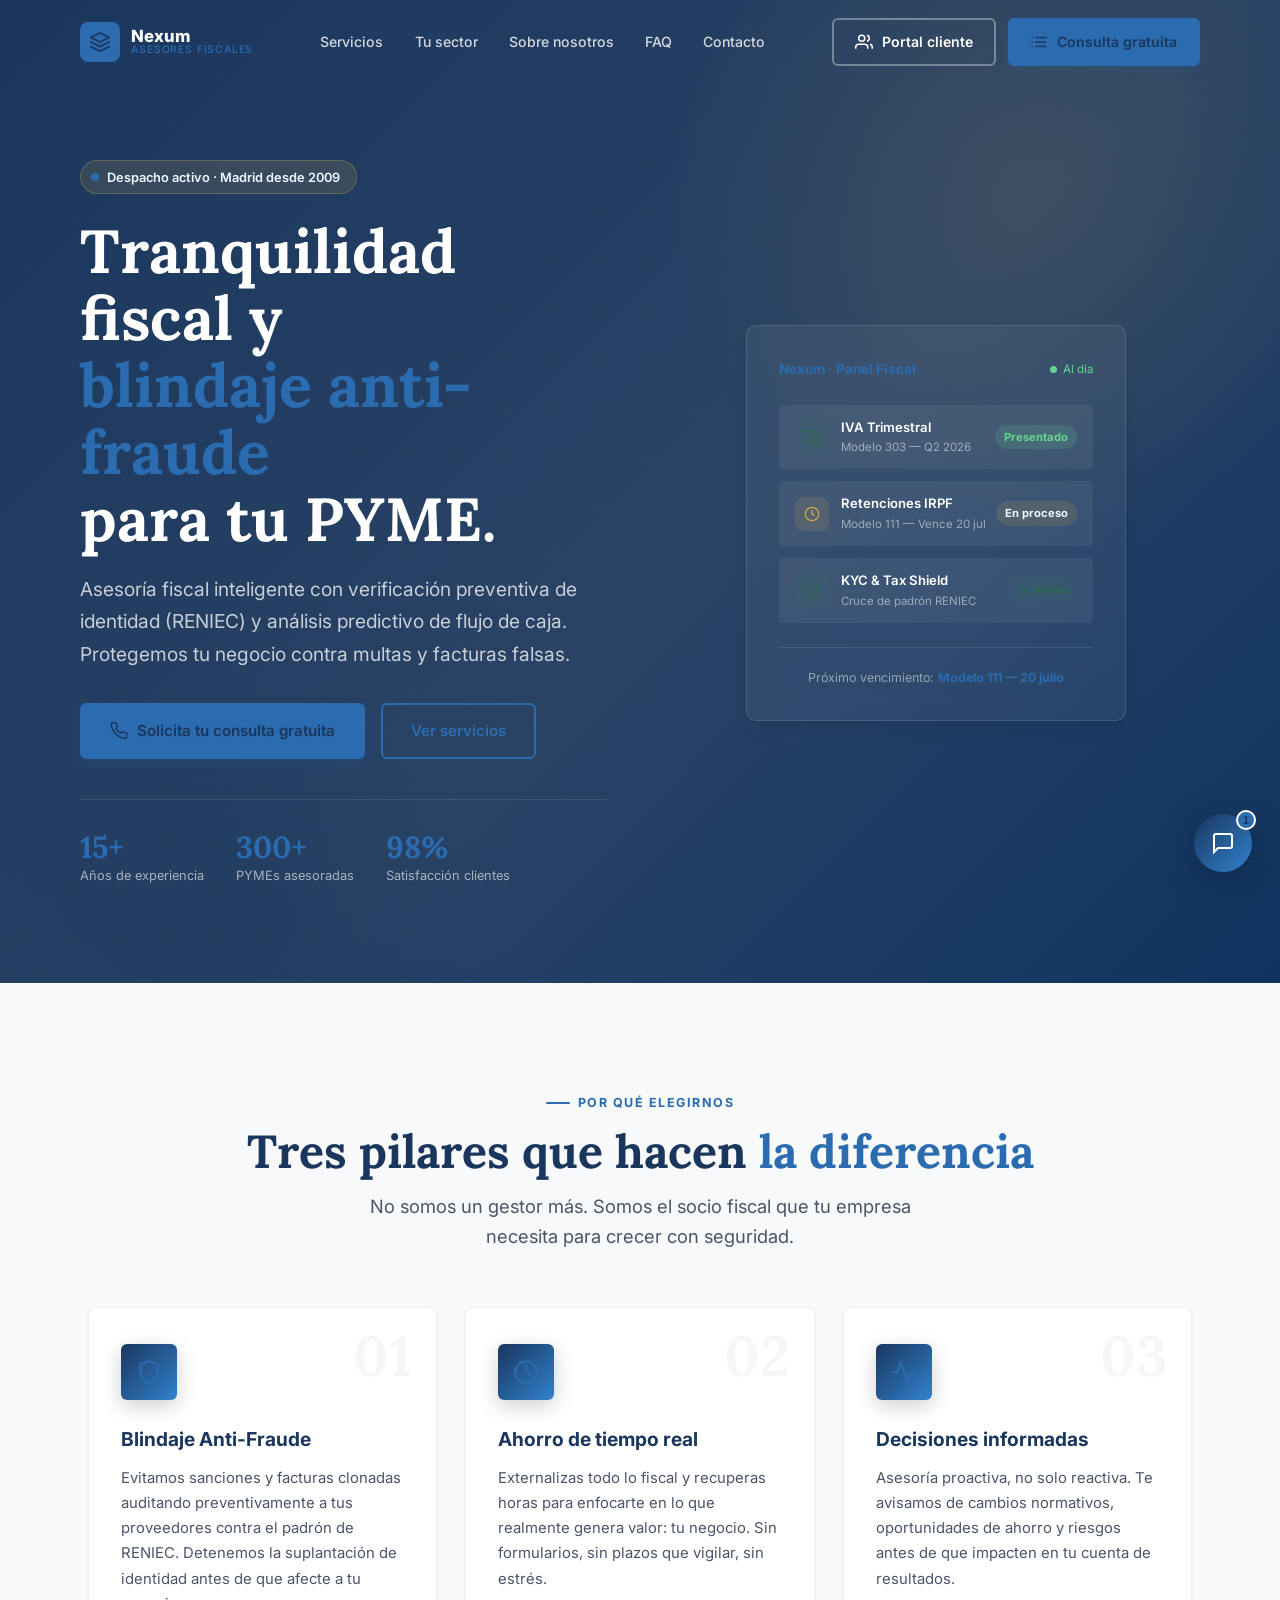
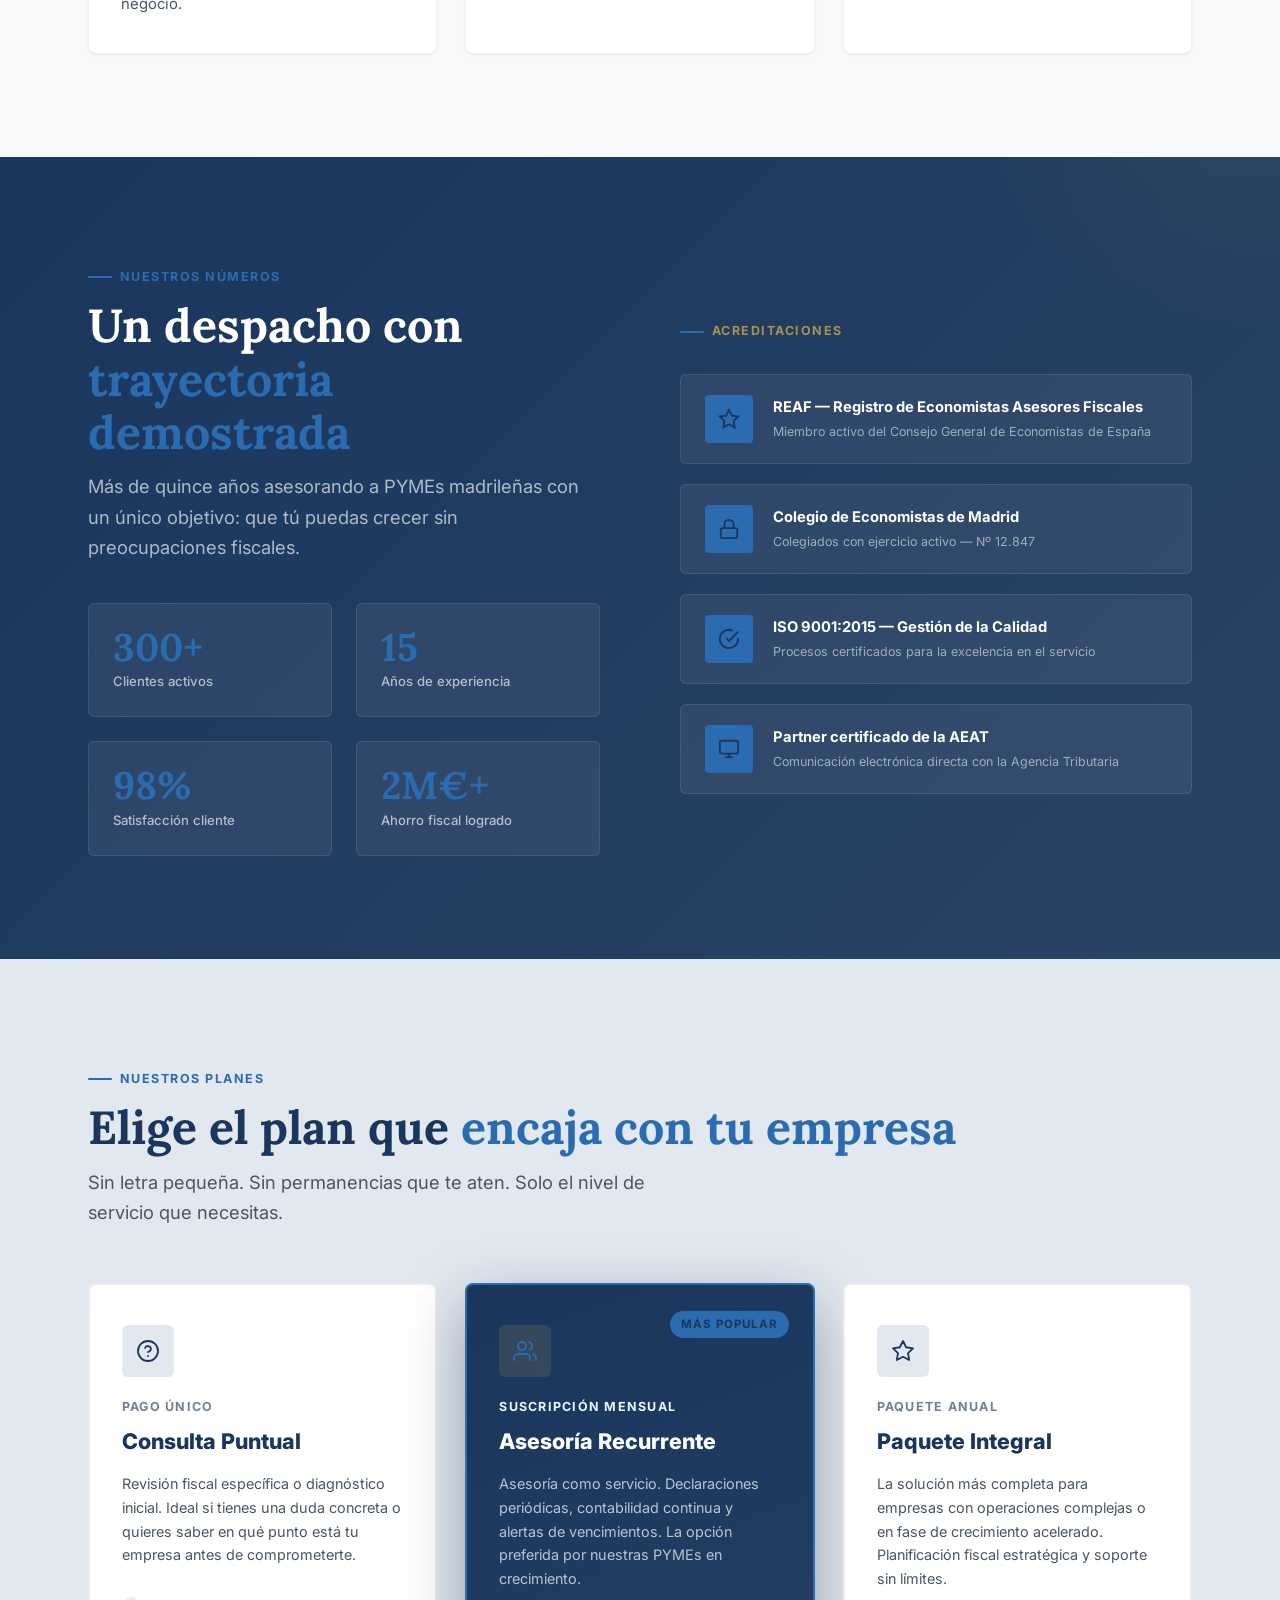
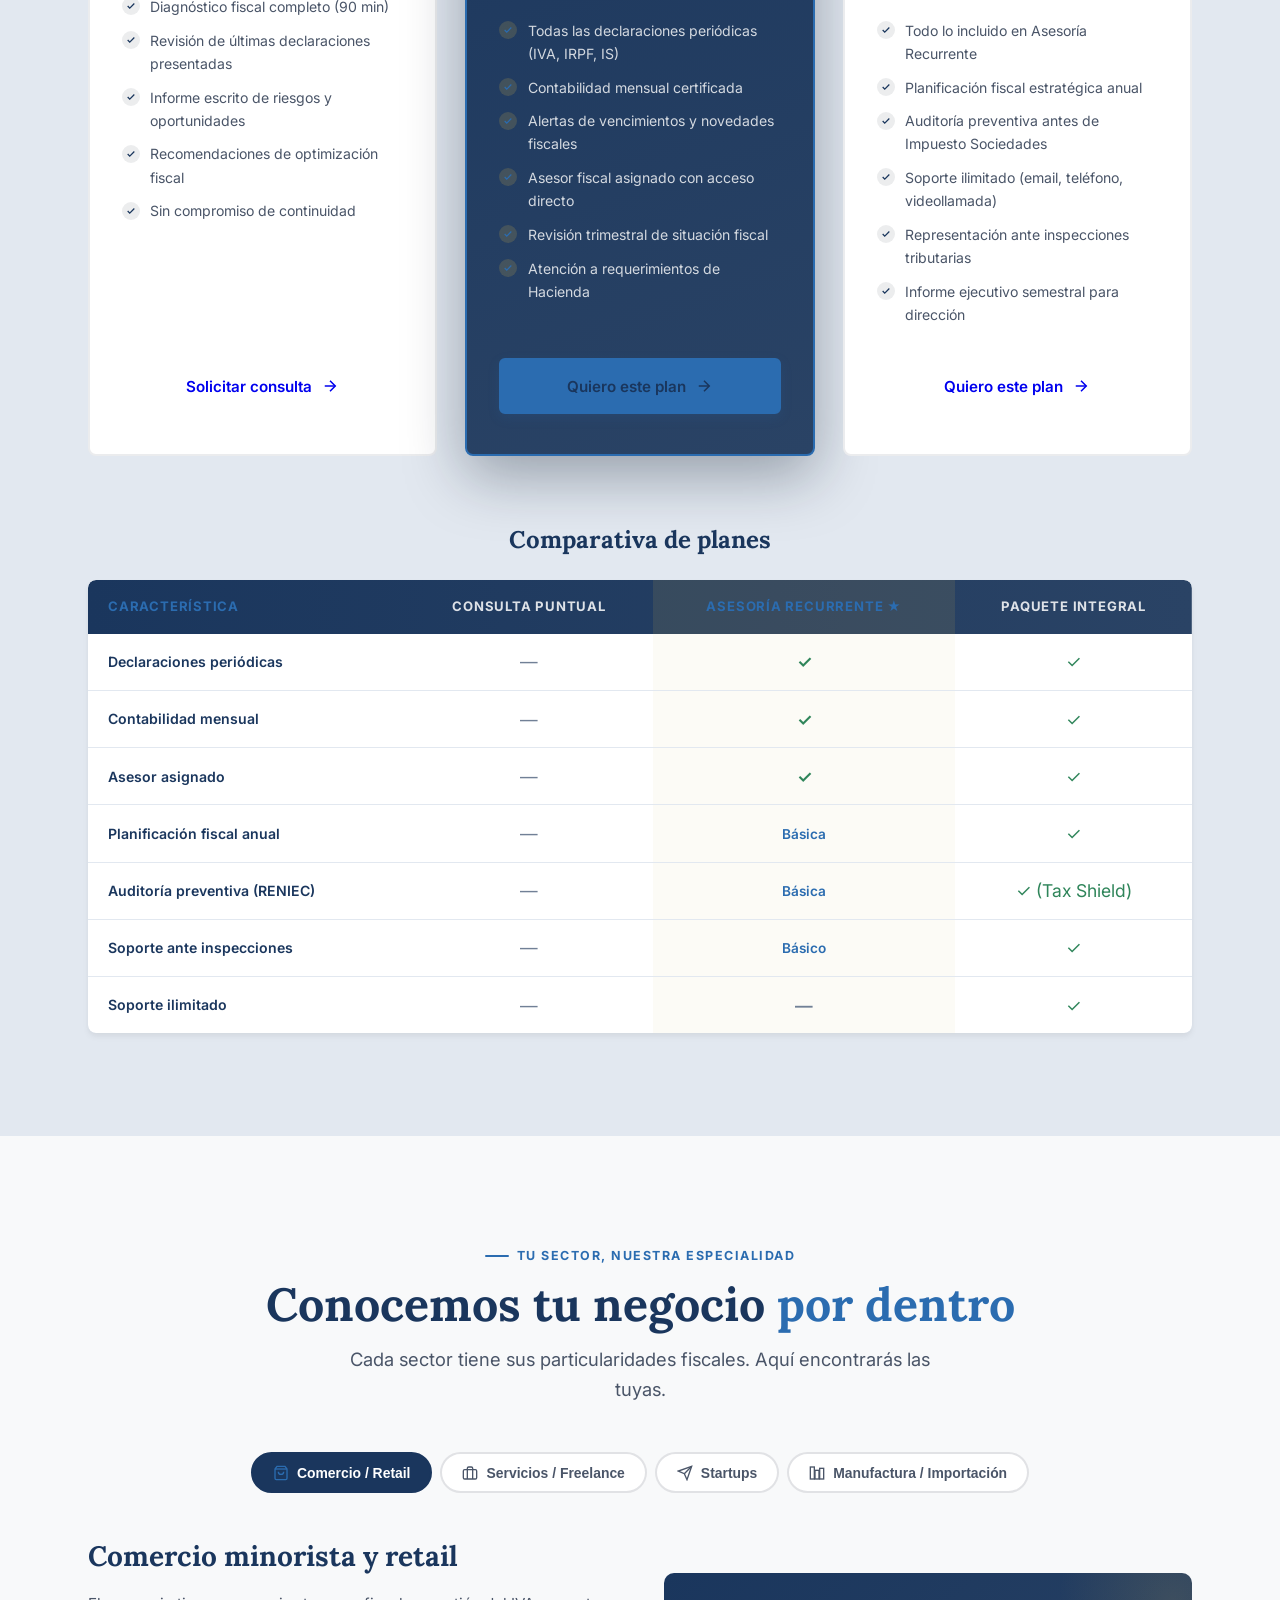
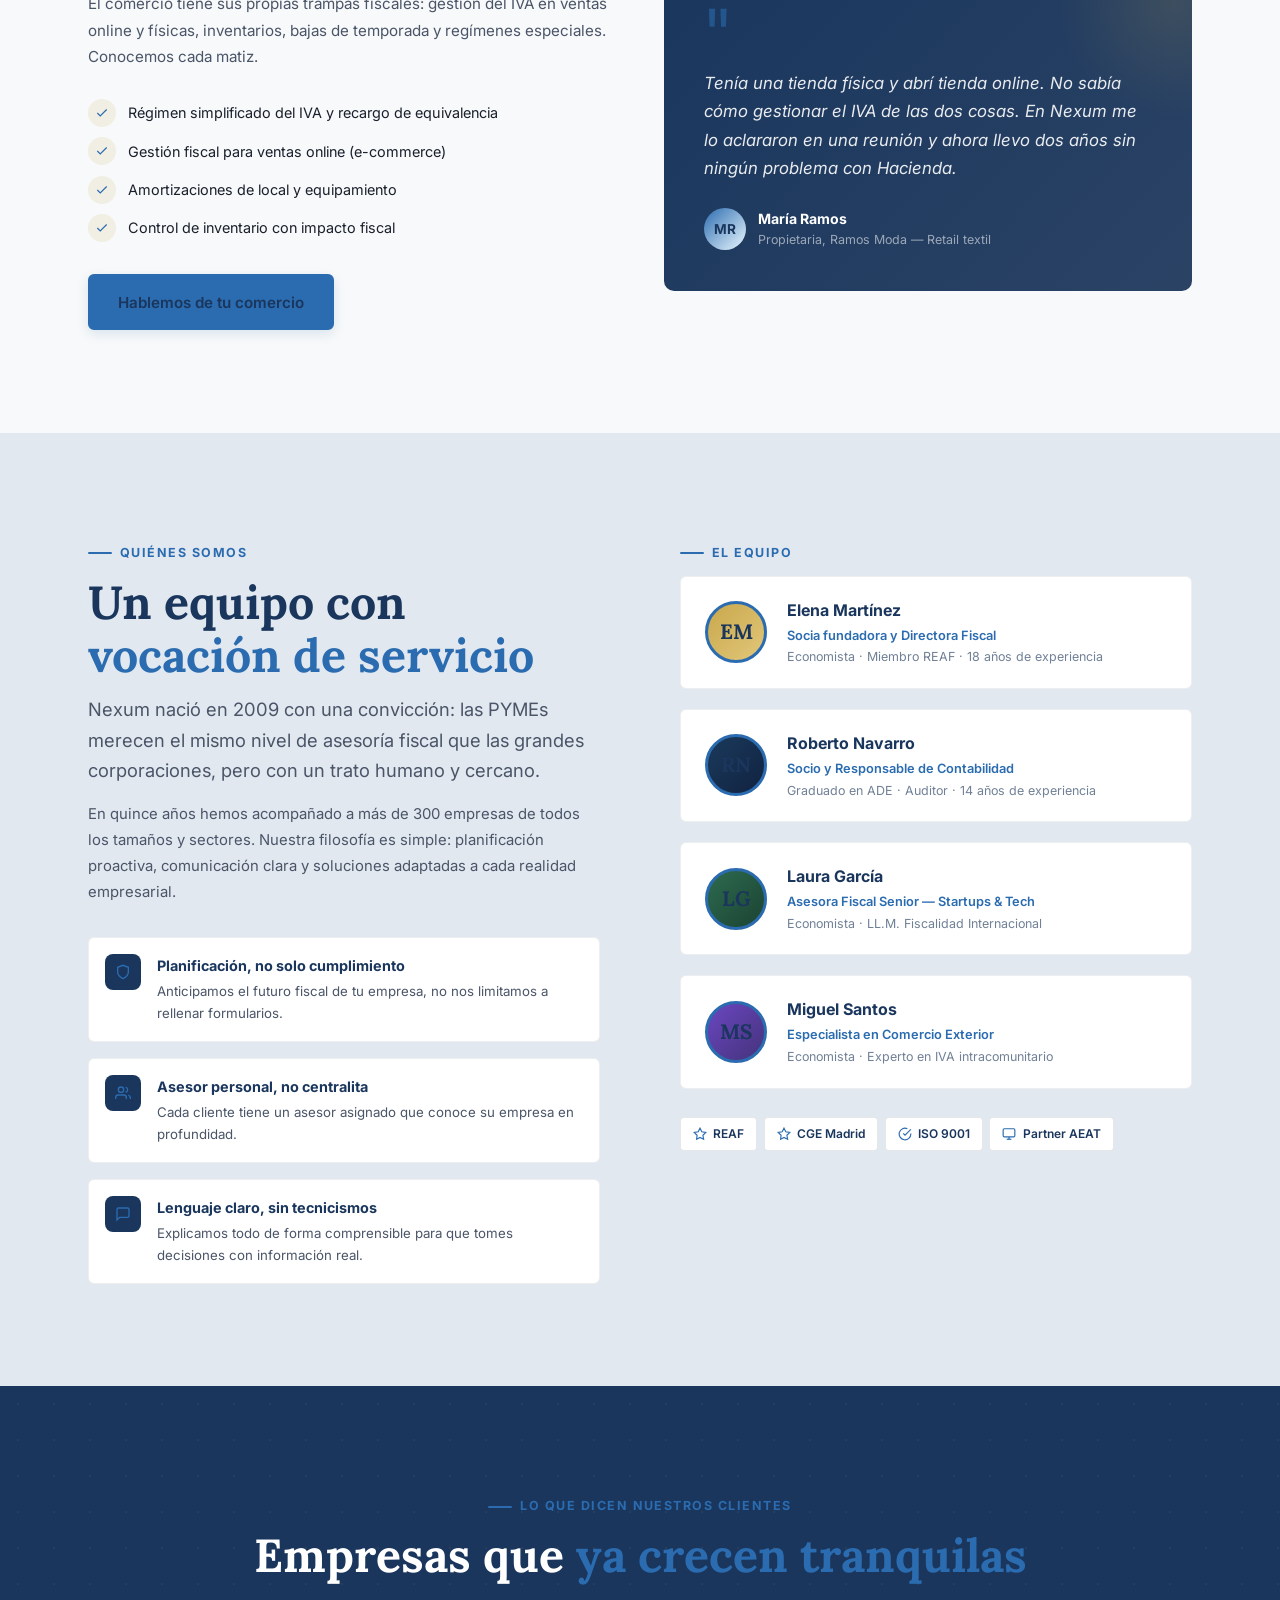
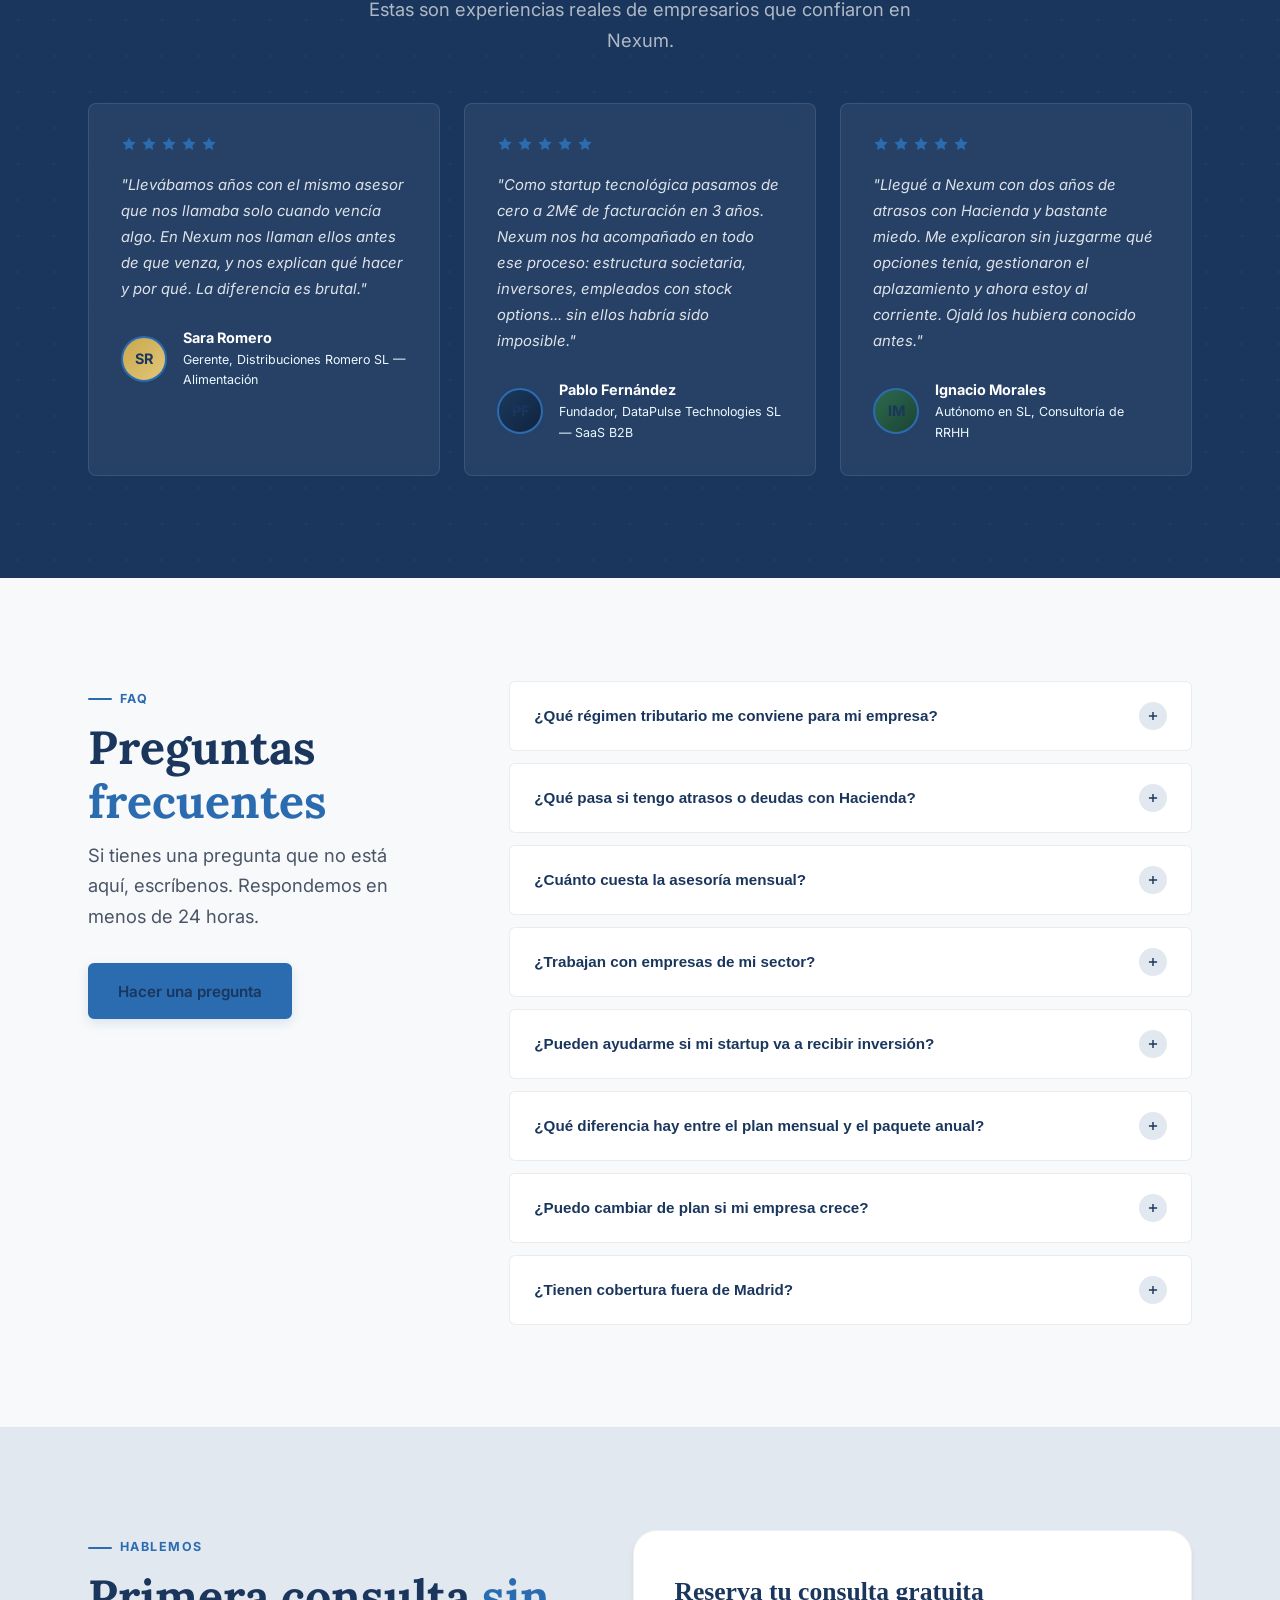
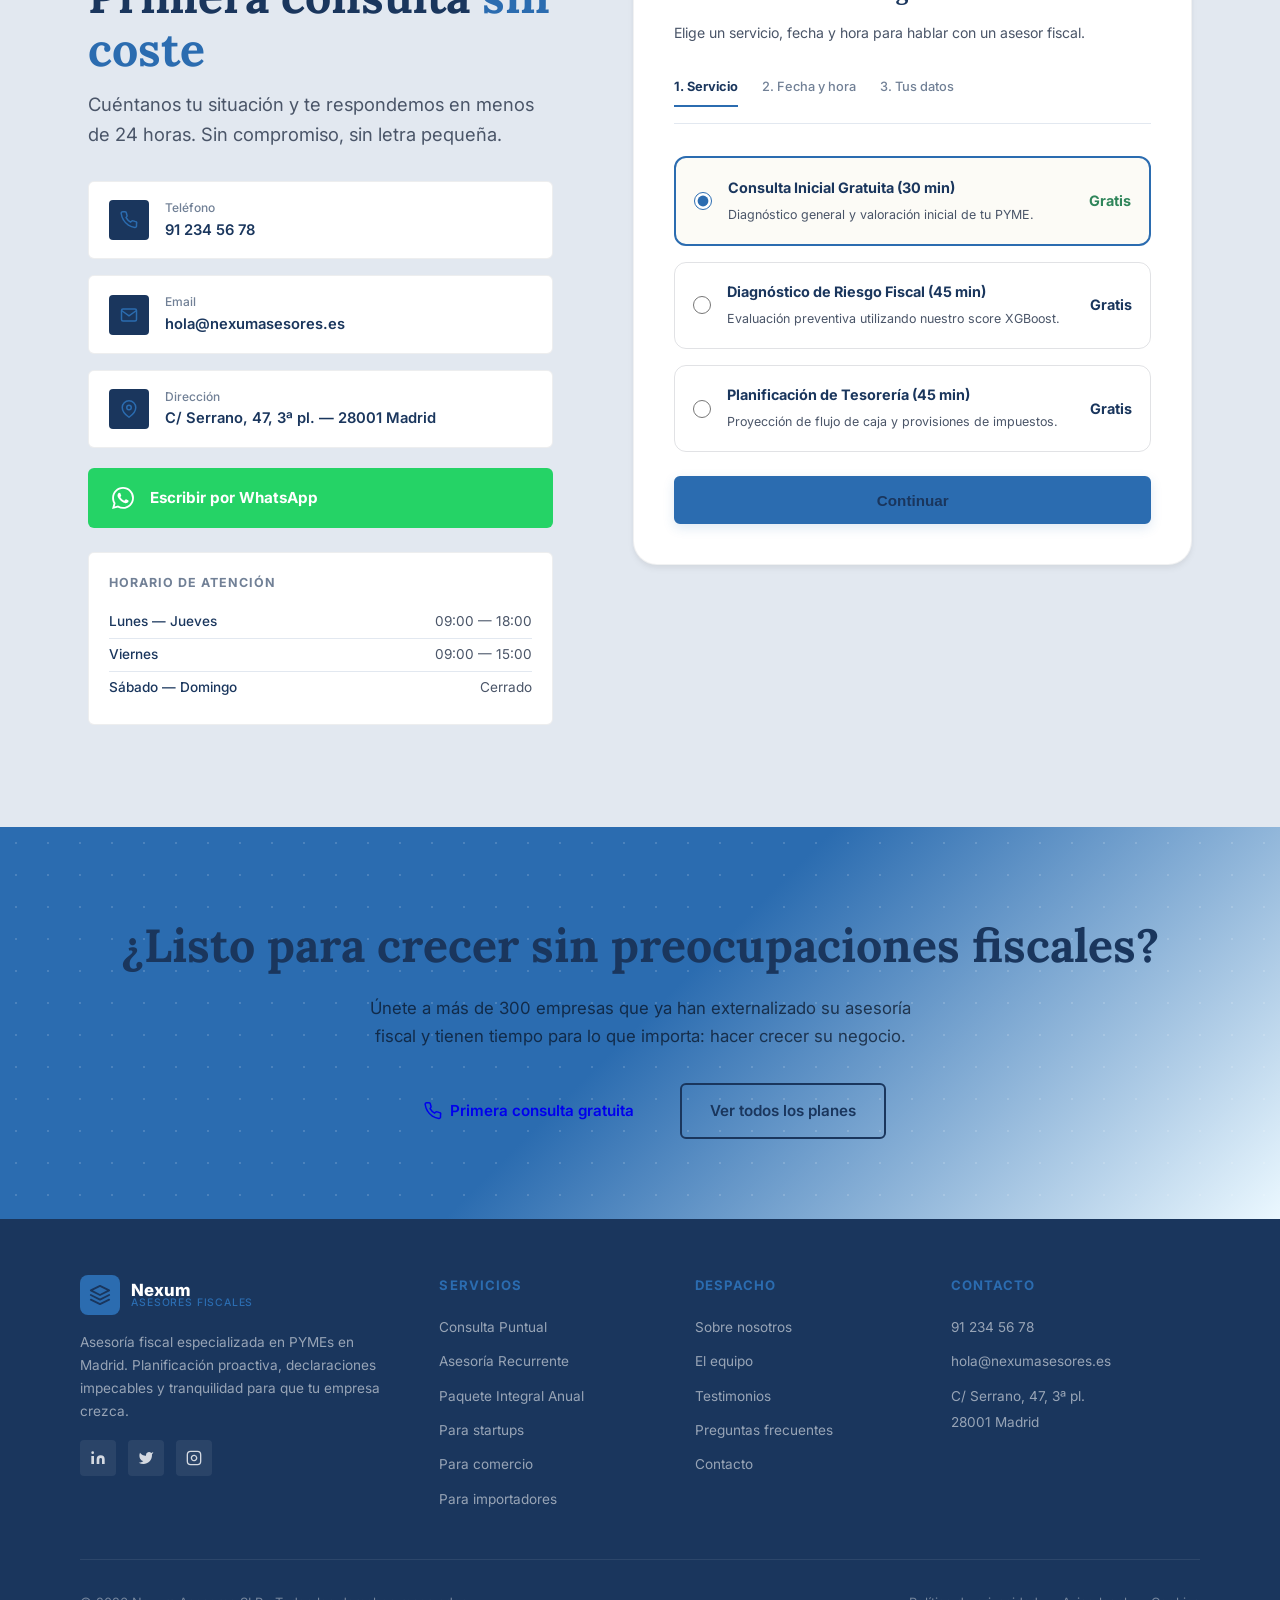
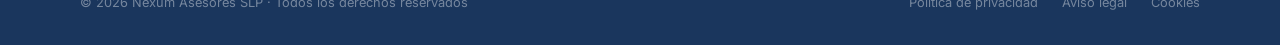
==== nexum-asesores/index.html @ de130158 "feat: implement nexum-asesores web portal and apply corporate light mode styling" ====
<!DOCTYPE html>
<html lang="es">
<head>
  <meta charset="UTF-8" />
  <meta name="viewport" content="width=device-width, initial-scale=1.0" />

  <!-- SEO -->
  <title>Nexum Asesores — Asesoría Fiscal y KYC Tax Shield para PYMEs | Tranquilidad tributaria y anti-fraude</title>
  <meta name="description" content="Despacho de asesoría fiscal especializado en PYMEs. Reducimos tu riesgo fiscal y de fraude mediante auditoría de identidad preventiva con RENIEC y Machine Learning." />
  <meta name="keywords" content="asesoría fiscal pymes, blindaje anti-fraude fiscal, auditoria preventiva reniec, kyc fiscal empresas, score riesgo fiscal, planificacion fiscal" />
  <meta name="robots" content="index, follow" />
  <link rel="canonical" href="https://www.nexumasesores.es/" />

  <!-- Open Graph -->
  <meta property="og:type" content="website" />
  <meta property="og:url" content="https://www.nexumasesores.es/" />
  <meta property="og:title" content="Nexum Asesores — Tranquilidad fiscal para que tu pyme crezca sin sobresaltos" />
  <meta property="og:description" content="Asesoría fiscal integral para PYMEs en Madrid. Declaraciones, planificación fiscal, auditoría preventiva y soporte continuo." />
  <meta property="og:image" content="https://www.nexumasesores.es/og-image.jpg" />

  <!-- Styles -->
  <link rel="stylesheet" href="styles.css" />

  <!-- Schema: LocalBusiness -->
  <script type="application/ld+json">
  {
    "@context": "https://schema.org",
    "@type": "LocalBusiness",
    "name": "Nexum Asesores",
    "description": "Despacho de asesoría fiscal especializado en PYMEs en Madrid.",
    "url": "https://www.nexumasesores.es",
    "telephone": "+34 91 234 56 78",
    "email": "hola@nexumasesores.es",
    "address": {
      "@type": "PostalAddress",
      "streetAddress": "Calle Serrano, 47, Planta 3",
      "addressLocality": "Madrid",
      "postalCode": "28001",
      "addressCountry": "ES"
    },
    "geo": {
      "@type": "GeoCoordinates",
      "latitude": 40.4168,
      "longitude": -3.7038
    },
    "openingHoursSpecification": [
      {
        "@type": "OpeningHoursSpecification",
        "dayOfWeek": ["Monday","Tuesday","Wednesday","Thursday","Friday"],
        "opens": "09:00",
        "closes": "18:00"
      }
    ],
    "priceRange": "€€",
    "areaServed": "Madrid",
    "hasOfferCatalog": {
      "@type": "OfferCatalog",
      "name": "Servicios de Asesoría Fiscal",
      "itemListElement": [
        {"@type":"Offer","name":"Consulta Puntual","description":"Revisión fiscal específica y diagnóstico inicial."},
        {"@type":"Offer","name":"Asesoría Recurrente","description":"Declaraciones periódicas y contabilidad continua."},
        {"@type":"Offer","name":"Paquete Integral Anual","description":"Planificación fiscal, auditoría preventiva y soporte ilimitado."}
      ]
    }
  }
  </script>

  <!-- Schema: FAQPage -->
  <script type="application/ld+json">
  {
    "@context": "https://schema.org",
    "@type": "FAQPage",
    "mainEntity": [
      {
        "@type": "Question",
        "name": "¿Qué régimen tributario me conviene para mi empresa?",
        "acceptedAnswer": { "@type": "Answer", "text": "Depende de tu volumen de facturación, tipo de actividad y previsión de crecimiento. En Nexum hacemos un diagnóstico gratuito inicial donde analizamos tu situación real antes de recomendar cualquier régimen. No hay una respuesta universal; hay una respuesta para tu empresa." }
      },
      {
        "@type": "Question",
        "name": "¿Qué pasa si tengo atrasos o deudas con Hacienda?",
        "acceptedAnswer": { "@type": "Answer", "text": "No es el fin del mundo. Existen vías de regularización voluntaria, aplazamientos y fraccionamientos que pueden reducir sanciones e intereses. Cuanto antes actúes, más opciones tienes. En nuestra primera consulta evaluamos tu situación sin juicios." }
      },
      {
        "@type": "Question",
        "name": "¿Cuánto cuesta la asesoría mensual?",
        "acceptedAnswer": { "@type": "Answer", "text": "Nuestros planes recurrentes parten desde 149 €/mes para autónomos con estructura societaria, y desde 249 €/mes para PYMEs. El precio exacto depende del volumen de operaciones y servicios requeridos. Primera consulta gratuita para valorar tu caso." }
      },
      {
        "@type": "Question",
        "name": "¿Trabajan con empresas de mi sector?",
        "acceptedAnswer": { "@type": "Answer", "text": "Sí. Tenemos experiencia con comercio minorista, servicios profesionales, startups tecnológicas y empresas de manufactura e importación. Cada sector tiene sus particularidades fiscales y las conocemos en profundidad." }
      },
      {
        "@type": "Question",
        "name": "¿Pueden ayudarme si mi empresa es una startup con inversión?",
        "acceptedAnswer": { "@type": "Answer", "text": "Absolutamente. Tenemos experiencia con sociedades en rondas de financiación, stock options para empleados, deducciones por I+D+i y estructuración fiscal para la expansión internacional. Es uno de nuestros sectores de mayor especialización." }
      },
      {
        "@type": "Question",
        "name": "¿Qué diferencia hay entre el paquete mensual y el anual?",
        "acceptedAnswer": { "@type": "Answer", "text": "La asesoría mensual cubre declaraciones periódicas, contabilidad y alertas de vencimientos. El paquete anual añade planificación fiscal proactiva, auditoría preventiva y soporte ilimitado. Para empresas con más de 500.000 € de facturación, el paquete anual suele amortizarse en el primer trimestre." }
      },
      {
        "@type": "Question",
        "name": "¿Puedo cambiar de plan si mi empresa crece?",
        "acceptedAnswer": { "@type": "Answer", "text": "Sí, y es algo que ocurre con frecuencia. Nuestros planes son flexibles: puedes escalar tu servicio en cualquier momento sin penalizaciones. Revisamos juntos tus necesidades cada 6 meses." }
      },
      {
        "@type": "Question",
        "name": "¿Tienen cobertura fuera de Madrid?",
        "acceptedAnswer": { "@type": "Answer", "text": "Trabajamos principalmente con empresas en Madrid y alrededores, aunque el 40% de nuestros clientes opten por atención 100% digital. Si tu empresa está en otra comunidad, contáctanos y estudiamos tu caso sin compromiso." }
      }
    ]
  }
  </script>
</head>
<body>

<!-- ════════════════════════════════════════════
     NAVBAR
════════════════════════════════════════════ -->
<header>
  <nav id="navbar" aria-label="Navegación principal">
    <div class="container nav-inner">
      <!-- Logo -->
      <a href="#inicio" class="nav-logo" aria-label="Nexum Asesores — Inicio">
        <div class="nav-logo-icon" aria-hidden="true">
          <svg viewBox="0 0 24 24" fill="none" stroke="currentColor" stroke-width="2" stroke-linecap="round" stroke-linejoin="round">
            <path d="M12 2L2 7l10 5 10-5-10-5z"/><path d="M2 17l10 5 10-5"/><path d="M2 12l10 5 10-5"/>
          </svg>
        </div>
        <div class="nav-logo-text">
          <span class="nav-logo-name">Nexum</span>
          <span class="nav-logo-sub">Asesores Fiscales</span>
        </div>
      </a>

      <!-- Links desktop -->
      <ul class="nav-links" role="list">
        <li><a href="#servicios">Servicios</a></li>
        <li><a href="#segmentos">Tu sector</a></li>
        <li><a href="#nosotros">Sobre nosotros</a></li>
        <li><a href="#faq">FAQ</a></li>
        <li><a href="#contacto">Contacto</a></li>
      </ul>

      <!-- CTA desktop -->
      <div class="nav-cta">
        <a href="portal.html" class="btn btn-secondary" style="margin-right:.5rem">
          <svg viewBox="0 0 24 24" fill="none" stroke="currentColor" stroke-width="2" aria-hidden="true"><path d="M17 21v-2a4 4 0 0 0-4-4H5a4 4 0 0 0-4 4v2"/><circle cx="9" cy="7" r="4"/><path d="M23 21v-2a4 4 0 0 0-3-3.87"/><path d="M16 3.13a4 4 0 0 1 0 7.75"/></svg>
          Portal cliente
        </a>
        <a href="#contacto" class="btn btn-primary">
          <svg viewBox="0 0 24 24" fill="none" stroke="currentColor" stroke-width="2" stroke-linecap="round" stroke-linejoin="round" aria-hidden="true"><path d="M8 6h13"/><path d="M8 12h13"/><path d="M8 18h13"/><path d="M3 6h.01"/><path d="M3 12h.01"/><path d="M3 18h.01"/></svg>
          Consulta gratuita
        </a>
      </div>

      <!-- Hamburguesa -->
      <button class="nav-toggle" id="navToggle" aria-label="Abrir menú" aria-expanded="false" aria-controls="mobileNav">
        <div class="hamburger" aria-hidden="true">
          <span></span><span></span><span></span>
        </div>
      </button>
    </div>
  </nav>
</header>

<!-- Mobile nav overlay -->
<div class="mobile-nav" id="mobileNav" role="dialog" aria-modal="true" aria-label="Menú principal">
  <button class="mobile-nav-close" id="mobileNavClose" aria-label="Cerrar menú">
    <svg viewBox="0 0 24 24" fill="none" stroke="currentColor" stroke-width="2"><line x1="18" y1="6" x2="6" y2="18"/><line x1="6" y1="6" x2="18" y2="18"/></svg>
  </button>
  <ul class="mobile-nav-links" role="list">
    <li><a href="#servicios">Servicios</a></li>
    <li><a href="#segmentos">Tu sector</a></li>
    <li><a href="#nosotros">Sobre nosotros</a></li>
    <li><a href="#faq">Preguntas frecuentes</a></li>
    <li><a href="#contacto">Contacto</a></li>
  </ul>
  <div class="mobile-nav-cta">
    <a href="portal.html" class="btn btn-secondary" style="margin-bottom:.75rem;display:flex;align-items:center;justify-content:center;gap:.5rem">
      <svg viewBox="0 0 24 24" fill="none" stroke="currentColor" stroke-width="2" aria-hidden="true" style="width:16px;height:16px"><path d="M17 21v-2a4 4 0 0 0-4-4H5a4 4 0 0 0-4 4v2"/><circle cx="9" cy="7" r="4"/></svg>
      Portal de cliente
    </a>
    <a href="#contacto" class="btn btn-primary">Primera consulta gratuita</a>
  </div>
</div>


<!-- ════════════════════════════════════════════
     SECCIÓN 1 — HERO
════════════════════════════════════════════ -->
<main id="inicio">
  <section id="hero" aria-labelledby="hero-title">
    <div class="hero-bg-pattern" aria-hidden="true"></div>
    <div class="hero-grid" aria-hidden="true"></div>
    <div class="container">
      <div class="hero-content">
        <!-- Texto izquierda -->
        <div class="hero-text">
          <div class="hero-badge" aria-label="Despacho activo">
            <span class="hero-badge-dot"></span>
            Despacho activo · Madrid desde 2009
          </div>

          <h1 class="hero-title" id="hero-title">
            Tranquilidad fiscal y
            <span class="accent">blindaje anti-fraude</span>
            para tu PYME.
          </h1>

          <p class="hero-pitch">
            Asesoría fiscal inteligente con verificación preventiva de identidad (RENIEC) y análisis predictivo de flujo de caja. Protegemos tu negocio contra multas y facturas falsas.
          </p>

          <div class="hero-actions">
            <a href="#contacto" class="btn btn-primary">
              <svg viewBox="0 0 24 24" fill="none" stroke="currentColor" stroke-width="2" stroke-linecap="round" stroke-linejoin="round" aria-hidden="true"><path d="M22 16.92v3a2 2 0 0 1-2.18 2 19.79 19.79 0 0 1-8.63-3.07A19.5 19.5 0 0 1 4.69 12 19.79 19.79 0 0 1 1.61 3.38 2 2 0 0 1 3.58 1h3a2 2 0 0 1 2 1.72 12.84 12.84 0 0 0 .7 2.81 2 2 0 0 1-.45 2.11L8.09 8.91a16 16 0 0 0 6 6l1.27-1.27a2 2 0 0 1 2.11-.45 12.84 12.84 0 0 0 2.81.7A2 2 0 0 1 22 16.92z"/></svg>
              Solicita tu consulta gratuita
            </a>
            <a href="#servicios" class="btn btn-outline">Ver servicios</a>
          </div>

          <div class="hero-stats" role="list" aria-label="Estadísticas del despacho">
            <div class="hero-stat" role="listitem">
              <span class="hero-stat-num" aria-label="15 años de experiencia">15+</span>
              <span class="hero-stat-label">Años de experiencia</span>
            </div>
            <div class="hero-stat" role="listitem">
              <span class="hero-stat-num" aria-label="más de 300 pymes asesoradas">300+</span>
              <span class="hero-stat-label">PYMEs asesoradas</span>
            </div>
            <div class="hero-stat" role="listitem">
              <span class="hero-stat-num" aria-label="98% de satisfacción">98%</span>
              <span class="hero-stat-label">Satisfacción clientes</span>
            </div>
          </div>
        </div>

        <!-- Tarjeta visual derecha -->
        <div class="hero-visual" aria-hidden="true">
          <div class="hero-card">
            <div class="hero-card-header">
              <span class="hero-card-logo">Nexum · Panel Fiscal</span>
              <span class="hero-card-status">
                <span class="status-dot"></span> Al día
              </span>
            </div>
            <div class="hero-card-items">
              <div class="hero-card-item">
                <div class="hero-item-left">
                  <div class="hero-item-icon" style="background:rgba(45,106,79,.15)">
                    <svg viewBox="0 0 24 24" fill="none" stroke="#2D6A4F" stroke-width="2"><path d="M9 11l3 3L22 4"/><path d="M21 12v7a2 2 0 0 1-2 2H5a2 2 0 0 1-2-2V5a2 2 0 0 1 2-2h11"/></svg>
                  </div>
                  <div>
                    <div class="hero-item-name">IVA Trimestral</div>
                    <div class="hero-item-desc">Modelo 303 — Q2 2026</div>
                  </div>
                </div>
                <span class="hero-item-badge badge-ok">Presentado</span>
              </div>
              <div class="hero-card-item">
                <div class="hero-item-left">
                  <div class="hero-item-icon" style="background:rgba(201,168,76,.15)">
                    <svg viewBox="0 0 24 24" fill="none" stroke="#C9A84C" stroke-width="2"><circle cx="12" cy="12" r="10"/><polyline points="12 6 12 12 16 14"/></svg>
                  </div>
                  <div>
                    <div class="hero-item-name">Retenciones IRPF</div>
                    <div class="hero-item-desc">Modelo 111 — Vence 20 jul</div>
                  </div>
                </div>
                <span class="hero-item-badge badge-alert">En proceso</span>
              </div>
              <div class="hero-card-item">
                <div class="hero-item-left">
                  <div class="hero-item-icon" style="background:rgba(45,106,79,.15)">
                    <svg viewBox="0 0 24 24" fill="none" stroke="#2D6A4F" stroke-width="2"><path d="M12 22s8-4 8-10V5l-8-3-8 3v7c0 6 8 10 8 10z"/></svg>
                  </div>
                  <div>
                    <div class="hero-item-name">KYC & Tax Shield</div>
                    <div class="hero-item-desc">Cruce de padrón RENIEC</div>
                  </div>
                </div>
                <span class="hero-item-badge badge-ok" style="background:rgba(45,106,79,.15);color:#2D6A4F">✓ Activo</span>
              </div>
            </div>
            <div class="hero-card-footer">
              <p>Próximo vencimiento: <strong>Modelo 111 — 20 julio</strong></p>
            </div>
          </div>
        </div>
      </div>
    </div>
  </section>


  <!-- ════════════════════════════════════════════
       SECCIÓN 2 — PILARES DE VALOR
  ════════════════════════════════════════════ -->
  <section id="pilares" aria-labelledby="pilares-title">
    <div class="container">
      <div class="pilares-intro reveal">
        <div class="section-label">Por qué elegirnos</div>
        <h2 class="section-title" id="pilares-title">Tres pilares que hacen <span>la diferencia</span></h2>
        <p class="section-subtitle">No somos un gestor más. Somos el socio fiscal que tu empresa necesita para crecer con seguridad.</p>
      </div>

      <div class="pilares-grid">
        <!-- Pilar 1 -->
        <article class="pilar-card reveal reveal-delay-1">
          <span class="pilar-num" aria-hidden="true">01</span>
          <div class="pilar-icon-wrap" aria-hidden="true">
            <svg viewBox="0 0 24 24" fill="none" stroke="currentColor" stroke-width="1.8" stroke-linecap="round" stroke-linejoin="round">
              <path d="M12 22s8-4 8-10V5l-8-3-8 3v7c0 6 8 10 8 10z"/>
            </svg>
          </div>
          <h3 class="pilar-title">Blindaje Anti-Fraude</h3>
          <p class="pilar-desc">Evitamos sanciones y facturas clonadas auditando preventivamente a tus proveedores contra el padrón de RENIEC. Detenemos la suplantación de identidad antes de que afecte a tu negocio.</p>
        </article>

        <!-- Pilar 2 -->
        <article class="pilar-card reveal reveal-delay-2">
          <span class="pilar-num" aria-hidden="true">02</span>
          <div class="pilar-icon-wrap" aria-hidden="true">
            <svg viewBox="0 0 24 24" fill="none" stroke="currentColor" stroke-width="1.8" stroke-linecap="round" stroke-linejoin="round">
              <circle cx="12" cy="12" r="10"/><polyline points="12 6 12 12 16 14"/>
            </svg>
          </div>
          <h3 class="pilar-title">Ahorro de tiempo real</h3>
          <p class="pilar-desc">Externalizas todo lo fiscal y recuperas horas para enfocarte en lo que realmente genera valor: tu negocio. Sin formularios, sin plazos que vigilar, sin estrés.</p>
        </article>

        <!-- Pilar 3 -->
        <article class="pilar-card reveal reveal-delay-3">
          <span class="pilar-num" aria-hidden="true">03</span>
          <div class="pilar-icon-wrap" aria-hidden="true">
            <svg viewBox="0 0 24 24" fill="none" stroke="currentColor" stroke-width="1.8" stroke-linecap="round" stroke-linejoin="round">
              <polyline points="22 12 18 12 15 21 9 3 6 12 2 12"/>
            </svg>
          </div>
          <h3 class="pilar-title">Decisiones informadas</h3>
          <p class="pilar-desc">Asesoría proactiva, no solo reactiva. Te avisamos de cambios normativos, oportunidades de ahorro y riesgos antes de que impacten en tu cuenta de resultados.</p>
        </article>
      </div>
    </div>
  </section>


  <!-- ════════════════════════════════════════════
       SECCIÓN 3 — CONFIANZA
  ════════════════════════════════════════════ -->
  <section id="confianza" aria-labelledby="confianza-title">
    <div class="container">
      <div class="confianza-inner">
        <div class="confianza-left reveal">
          <div class="section-label">Nuestros números</div>
          <h2 class="section-title" id="confianza-title">Un despacho con <span>trayectoria demostrada</span></h2>
          <p class="section-subtitle" style="color:rgba(255,255,255,.65)">Más de quince años asesorando a PYMEs madrileñas con un único objetivo: que tú puedas crecer sin preocupaciones fiscales.</p>

          <div class="stats-grid" role="list">
            <div class="stat-item reveal reveal-delay-1" role="listitem">
              <div class="stat-num" aria-label="Más de 300 clientes">300+</div>
              <div class="stat-label">Clientes activos</div>
            </div>
            <div class="stat-item reveal reveal-delay-2" role="listitem">
              <div class="stat-num" aria-label="15 años">15</div>
              <div class="stat-label">Años de experiencia</div>
            </div>
            <div class="stat-item reveal reveal-delay-3" role="listitem">
              <div class="stat-num" aria-label="98 por ciento de satisfacción">98%</div>
              <div class="stat-label">Satisfacción cliente</div>
            </div>
            <div class="stat-item reveal reveal-delay-4" role="listitem">
              <div class="stat-num" aria-label="Más de 2 millones de euros ahorrados">2M€+</div>
              <div class="stat-label">Ahorro fiscal logrado</div>
            </div>
          </div>
        </div>

        <div class="confianza-right reveal reveal-delay-2">
          <div class="section-label" style="color:rgba(201,168,76,.8)">Acreditaciones</div>
          <div role="list" style="display:flex;flex-direction:column;gap:1.25rem">
            <div class="sello-item" role="listitem">
              <div class="sello-icon" aria-hidden="true">
                <svg viewBox="0 0 24 24" fill="none" stroke="currentColor" stroke-width="2"><path d="M12 2l3.09 6.26L22 9.27l-5 4.87 1.18 6.88L12 17.77l-6.18 3.25L7 14.14 2 9.27l6.91-1.01L12 2z"/></svg>
              </div>
              <div>
                <div class="sello-name">REAF — Registro de Economistas Asesores Fiscales</div>
                <div class="sello-desc">Miembro activo del Consejo General de Economistas de España</div>
              </div>
            </div>
            <div class="sello-item" role="listitem">
              <div class="sello-icon" aria-hidden="true">
                <svg viewBox="0 0 24 24" fill="none" stroke="currentColor" stroke-width="2"><rect x="3" y="11" width="18" height="11" rx="2" ry="2"/><path d="M7 11V7a5 5 0 0 1 10 0v4"/></svg>
              </div>
              <div>
                <div class="sello-name">Colegio de Economistas de Madrid</div>
                <div class="sello-desc">Colegiados con ejercicio activo — Nº 12.847</div>
              </div>
            </div>
            <div class="sello-item" role="listitem">
              <div class="sello-icon" aria-hidden="true">
                <svg viewBox="0 0 24 24" fill="none" stroke="currentColor" stroke-width="2"><path d="M22 11.08V12a10 10 0 1 1-5.93-9.14"/><polyline points="22 4 12 14.01 9 11.01"/></svg>
              </div>
              <div>
                <div class="sello-name">ISO 9001:2015 — Gestión de la Calidad</div>
                <div class="sello-desc">Procesos certificados para la excelencia en el servicio</div>
              </div>
            </div>
            <div class="sello-item" role="listitem">
              <div class="sello-icon" aria-hidden="true">
                <svg viewBox="0 0 24 24" fill="none" stroke="currentColor" stroke-width="2"><rect x="2" y="3" width="20" height="14" rx="2" ry="2"/><line x1="8" y1="21" x2="16" y2="21"/><line x1="12" y1="17" x2="12" y2="21"/></svg>
              </div>
              <div>
                <div class="sello-name">Partner certificado de la AEAT</div>
                <div class="sello-desc">Comunicación electrónica directa con la Agencia Tributaria</div>
              </div>
            </div>
          </div>
        </div>
      </div>
    </div>
  </section>


  <!-- ════════════════════════════════════════════
       SECCIÓN 4 — SERVICIOS
  ════════════════════════════════════════════ -->
  <section id="servicios" aria-labelledby="servicios-title">
    <div class="container">
      <div class="servicios-intro reveal">
        <div class="section-label">Nuestros planes</div>
        <h2 class="section-title" id="servicios-title">Elige el plan que <span>encaja con tu empresa</span></h2>
        <p class="section-subtitle">Sin letra pequeña. Sin permanencias que te aten. Solo el nivel de servicio que necesitas.</p>
      </div>

      <!-- Cards de planes -->
      <div class="planes-grid">
        <!-- Plan 1: Consulta Puntual -->
        <article class="plan-card reveal reveal-delay-1">
          <div class="plan-icon">
            <svg viewBox="0 0 24 24" fill="none" stroke="currentColor" stroke-width="1.8" stroke-linecap="round" stroke-linejoin="round">
              <circle cx="12" cy="12" r="10"/><path d="M9.09 9a3 3 0 0 1 5.83 1c0 2-3 3-3 3"/><line x1="12" y1="17" x2="12.01" y2="17"/>
            </svg>
          </div>
          <div class="plan-type">Pago único</div>
          <h3 class="plan-name">Consulta Puntual</h3>
          <p class="plan-desc">Revisión fiscal específica o diagnóstico inicial. Ideal si tienes una duda concreta o quieres saber en qué punto está tu empresa antes de comprometerte.</p>
          <ul class="plan-features" aria-label="Características del plan Consulta Puntual">
            <li>
              <span class="feature-check" aria-hidden="true"><svg viewBox="0 0 24 24" fill="none" stroke="currentColor" stroke-width="3"><polyline points="20 6 9 17 4 12"/></svg></span>
              Diagnóstico fiscal completo (90 min)
            </li>
            <li>
              <span class="feature-check" aria-hidden="true"><svg viewBox="0 0 24 24" fill="none" stroke="currentColor" stroke-width="3"><polyline points="20 6 9 17 4 12"/></svg></span>
              Revisión de últimas declaraciones presentadas
            </li>
            <li>
              <span class="feature-check" aria-hidden="true"><svg viewBox="0 0 24 24" fill="none" stroke="currentColor" stroke-width="3"><polyline points="20 6 9 17 4 12"/></svg></span>
              Informe escrito de riesgos y oportunidades
            </li>
            <li>
              <span class="feature-check" aria-hidden="true"><svg viewBox="0 0 24 24" fill="none" stroke="currentColor" stroke-width="3"><polyline points="20 6 9 17 4 12"/></svg></span>
              Recomendaciones de optimización fiscal
            </li>
            <li>
              <span class="feature-check" aria-hidden="true"><svg viewBox="0 0 24 24" fill="none" stroke="currentColor" stroke-width="3"><polyline points="20 6 9 17 4 12"/></svg></span>
              Sin compromiso de continuidad
            </li>
          </ul>
          <a href="#contacto" class="btn btn-dark" data-plan="Consulta Puntual">
            Solicitar consulta
            <svg viewBox="0 0 24 24" fill="none" stroke="currentColor" stroke-width="2" aria-hidden="true"><path d="M5 12h14"/><path d="M12 5l7 7-7 7"/></svg>
          </a>
        </article>

        <!-- Plan 2: Asesoría Recurrente (FEATURED) -->
        <article class="plan-card featured reveal reveal-delay-2">
          <div class="plan-popular">
            <span class="badge-popular">Más popular</span>
          </div>
          <div class="plan-icon">
            <svg viewBox="0 0 24 24" fill="none" stroke="currentColor" stroke-width="1.8" stroke-linecap="round" stroke-linejoin="round">
              <path d="M17 21v-2a4 4 0 0 0-4-4H5a4 4 0 0 0-4 4v2"/><circle cx="9" cy="7" r="4"/><path d="M23 21v-2a4 4 0 0 0-3-3.87"/><path d="M16 3.13a4 4 0 0 1 0 7.75"/>
            </svg>
          </div>
          <div class="plan-type">Suscripción mensual</div>
          <h3 class="plan-name">Asesoría Recurrente</h3>
          <p class="plan-desc">Asesoría como servicio. Declaraciones periódicas, contabilidad continua y alertas de vencimientos. La opción preferida por nuestras PYMEs en crecimiento.</p>
          <ul class="plan-features" aria-label="Características del plan Asesoría Recurrente">
            <li>
              <span class="feature-check" aria-hidden="true"><svg viewBox="0 0 24 24" fill="none" stroke="currentColor" stroke-width="3"><polyline points="20 6 9 17 4 12"/></svg></span>
              Todas las declaraciones periódicas (IVA, IRPF, IS)
            </li>
            <li>
              <span class="feature-check" aria-hidden="true"><svg viewBox="0 0 24 24" fill="none" stroke="currentColor" stroke-width="3"><polyline points="20 6 9 17 4 12"/></svg></span>
              Contabilidad mensual certificada
            </li>
            <li>
              <span class="feature-check" aria-hidden="true"><svg viewBox="0 0 24 24" fill="none" stroke="currentColor" stroke-width="3"><polyline points="20 6 9 17 4 12"/></svg></span>
              Alertas de vencimientos y novedades fiscales
            </li>
            <li>
              <span class="feature-check" aria-hidden="true"><svg viewBox="0 0 24 24" fill="none" stroke="currentColor" stroke-width="3"><polyline points="20 6 9 17 4 12"/></svg></span>
              Asesor fiscal asignado con acceso directo
            </li>
            <li>
              <span class="feature-check" aria-hidden="true"><svg viewBox="0 0 24 24" fill="none" stroke="currentColor" stroke-width="3"><polyline points="20 6 9 17 4 12"/></svg></span>
              Revisión trimestral de situación fiscal
            </li>
            <li>
              <span class="feature-check" aria-hidden="true"><svg viewBox="0 0 24 24" fill="none" stroke="currentColor" stroke-width="3"><polyline points="20 6 9 17 4 12"/></svg></span>
              Atención a requerimientos de Hacienda
            </li>
          </ul>
          <a href="#contacto" class="btn btn-primary" data-plan="Asesoría Recurrente">
            Quiero este plan
            <svg viewBox="0 0 24 24" fill="none" stroke="currentColor" stroke-width="2" aria-hidden="true"><path d="M5 12h14"/><path d="M12 5l7 7-7 7"/></svg>
          </a>
        </article>

        <!-- Plan 3: Paquete Integral Anual -->
        <article class="plan-card reveal reveal-delay-3">
          <div class="plan-icon">
            <svg viewBox="0 0 24 24" fill="none" stroke="currentColor" stroke-width="1.8" stroke-linecap="round" stroke-linejoin="round">
              <polygon points="12 2 15.09 8.26 22 9.27 17 14.14 18.18 21.02 12 17.77 5.82 21.02 7 14.14 2 9.27 8.91 8.26 12 2"/>
            </svg>
          </div>
          <div class="plan-type">Paquete anual</div>
          <h3 class="plan-name">Paquete Integral</h3>
          <p class="plan-desc">La solución más completa para empresas con operaciones complejas o en fase de crecimiento acelerado. Planificación fiscal estratégica y soporte sin límites.</p>
          <ul class="plan-features" aria-label="Características del plan Paquete Integral">
            <li>
              <span class="feature-check" aria-hidden="true"><svg viewBox="0 0 24 24" fill="none" stroke="currentColor" stroke-width="3"><polyline points="20 6 9 17 4 12"/></svg></span>
              Todo lo incluido en Asesoría Recurrente
            </li>
            <li>
              <span class="feature-check" aria-hidden="true"><svg viewBox="0 0 24 24" fill="none" stroke="currentColor" stroke-width="3"><polyline points="20 6 9 17 4 12"/></svg></span>
              Planificación fiscal estratégica anual
            </li>
            <li>
              <span class="feature-check" aria-hidden="true"><svg viewBox="0 0 24 24" fill="none" stroke="currentColor" stroke-width="3"><polyline points="20 6 9 17 4 12"/></svg></span>
              Auditoría preventiva antes de Impuesto Sociedades
            </li>
            <li>
              <span class="feature-check" aria-hidden="true"><svg viewBox="0 0 24 24" fill="none" stroke="currentColor" stroke-width="3"><polyline points="20 6 9 17 4 12"/></svg></span>
              Soporte ilimitado (email, teléfono, videollamada)
            </li>
            <li>
              <span class="feature-check" aria-hidden="true"><svg viewBox="0 0 24 24" fill="none" stroke="currentColor" stroke-width="3"><polyline points="20 6 9 17 4 12"/></svg></span>
              Representación ante inspecciones tributarias
            </li>
            <li>
              <span class="feature-check" aria-hidden="true"><svg viewBox="0 0 24 24" fill="none" stroke="currentColor" stroke-width="3"><polyline points="20 6 9 17 4 12"/></svg></span>
              Informe ejecutivo semestral para dirección
            </li>
          </ul>
          <a href="#contacto" class="btn btn-dark" data-plan="Paquete Integral">
            Quiero este plan
            <svg viewBox="0 0 24 24" fill="none" stroke="currentColor" stroke-width="2" aria-hidden="true"><path d="M5 12h14"/><path d="M12 5l7 7-7 7"/></svg>
          </a>
        </article>
      </div>

      <!-- Tabla comparativa -->
      <div class="reveal" style="margin-top:3.5rem">
        <p class="comparativa-title">Comparativa de planes</p>
        <div class="comparativa-wrap">
          <table class="comparativa" role="table" aria-label="Comparativa de planes de asesoría fiscal">
            <thead>
              <tr>
                <th scope="col">Característica</th>
                <th scope="col">Consulta Puntual</th>
                <th scope="col" class="col-featured">Asesoría Recurrente ★</th>
                <th scope="col">Paquete Integral</th>
              </tr>
            </thead>
            <tbody>
              <tr>
                <td>Declaraciones periódicas</td>
                <td><span class="check-no" aria-label="No incluido">—</span></td>
                <td class="col-featured"><span class="check-yes" aria-label="Incluido">✓</span></td>
                <td><span class="check-yes" aria-label="Incluido">✓</span></td>
              </tr>
              <tr>
                <td>Contabilidad mensual</td>
                <td><span class="check-no" aria-label="No incluido">—</span></td>
                <td class="col-featured"><span class="check-yes" aria-label="Incluido">✓</span></td>
                <td><span class="check-yes" aria-label="Incluido">✓</span></td>
              </tr>
              <tr>
                <td>Asesor asignado</td>
                <td><span class="check-no" aria-label="No incluido">—</span></td>
                <td class="col-featured"><span class="check-yes" aria-label="Incluido">✓</span></td>
                <td><span class="check-yes" aria-label="Incluido">✓</span></td>
              </tr>
              <tr>
                <td>Planificación fiscal anual</td>
                <td><span class="check-no" aria-label="No incluido">—</span></td>
                <td class="col-featured"><span class="check-partial" aria-label="Parcialmente incluido">Básica</span></td>
                <td><span class="check-yes" aria-label="Incluido">✓</span></td>
              </tr>
              <tr>
                <td>Auditoría preventiva (RENIEC)</td>
                <td><span class="check-no" aria-label="No incluido">—</span></td>
                <td class="col-featured"><span class="check-partial" aria-label="Parcialmente incluido">Básica</span></td>
                <td><span class="check-yes" aria-label="Incluido">✓ (Tax Shield)</span></td>
              </tr>
              <tr>
                <td>Soporte ante inspecciones</td>
                <td><span class="check-no" aria-label="No incluido">—</span></td>
                <td class="col-featured"><span class="check-partial" aria-label="Parcialmente incluido">Básico</span></td>
                <td><span class="check-yes" aria-label="Incluido">✓</span></td>
              </tr>
              <tr>
                <td>Soporte ilimitado</td>
                <td><span class="check-no" aria-label="No incluido">—</span></td>
                <td class="col-featured"><span class="check-no" aria-label="No incluido">—</span></td>
                <td><span class="check-yes" aria-label="Incluido">✓</span></td>
              </tr>
            </tbody>
          </table>
        </div>
      </div>
    </div>
  </section>


  <!-- ════════════════════════════════════════════
       SECCIÓN 5 — SEGMENTOS
  ════════════════════════════════════════════ -->
  <section id="segmentos" aria-labelledby="segmentos-title">
    <div class="container">
      <div class="segmentos-intro reveal">
        <div class="section-label">Tu sector, nuestra especialidad</div>
        <h2 class="section-title" id="segmentos-title">Conocemos tu negocio <span>por dentro</span></h2>
        <p class="section-subtitle" style="margin-inline:auto">Cada sector tiene sus particularidades fiscales. Aquí encontrarás las tuyas.</p>
      </div>

      <!-- Tabs -->
      <div class="tabs-nav" role="tablist" aria-label="Selecciona tu sector">
        <button class="tab-btn active" data-tab="retail" role="tab" aria-selected="true" aria-controls="tab-retail" id="btn-retail">
          <svg viewBox="0 0 24 24" fill="none" stroke="currentColor" stroke-width="2" aria-hidden="true"><path d="M6 2L3 6v14a2 2 0 0 0 2 2h14a2 2 0 0 0 2-2V6l-3-4z"/><line x1="3" y1="6" x2="21" y2="6"/><path d="M16 10a4 4 0 0 1-8 0"/></svg>
          Comercio / Retail
        </button>
        <button class="tab-btn" data-tab="profesionales" role="tab" aria-selected="false" aria-controls="tab-profesionales" id="btn-profesionales">
          <svg viewBox="0 0 24 24" fill="none" stroke="currentColor" stroke-width="2" aria-hidden="true"><rect x="2" y="7" width="20" height="14" rx="2" ry="2"/><path d="M16 21V5a2 2 0 0 0-2-2h-4a2 2 0 0 0-2 2v16"/></svg>
          Servicios / Freelance
        </button>
        <button class="tab-btn" data-tab="startups" role="tab" aria-selected="false" aria-controls="tab-startups" id="btn-startups">
          <svg viewBox="0 0 24 24" fill="none" stroke="currentColor" stroke-width="2" aria-hidden="true"><path d="M22 2L11 13"/><path d="M22 2L15 22 11 13 2 9l20-7z"/></svg>
          Startups
        </button>
        <button class="tab-btn" data-tab="manufactura" role="tab" aria-selected="false" aria-controls="tab-manufactura" id="btn-manufactura">
          <svg viewBox="0 0 24 24" fill="none" stroke="currentColor" stroke-width="2" aria-hidden="true"><rect x="2" y="3" width="6" height="18"/><rect x="9" y="8" width="6" height="13"/><rect x="16" y="5" width="6" height="16"/></svg>
          Manufactura / Importación
        </button>
      </div>

      <!-- Tab panels -->
      <div id="tab-retail" class="tab-content active" role="tabpanel" aria-labelledby="btn-retail">
        <div class="tab-info">
          <h3 class="tab-title">Comercio minorista y retail</h3>
          <p class="tab-desc">El comercio tiene sus propias trampas fiscales: gestión del IVA en ventas online y físicas, inventarios, bajas de temporada y regímenes especiales. Conocemos cada matiz.</p>
          <ul class="tab-needs" aria-label="Necesidades fiscales del sector retail">
            <li class="tab-need-item"><span class="tab-need-icon" aria-hidden="true"><svg viewBox="0 0 24 24" fill="none" stroke="currentColor" stroke-width="2"><polyline points="20 6 9 17 4 12"/></svg></span>Régimen simplificado del IVA y recargo de equivalencia</li>
            <li class="tab-need-item"><span class="tab-need-icon" aria-hidden="true"><svg viewBox="0 0 24 24" fill="none" stroke="currentColor" stroke-width="2"><polyline points="20 6 9 17 4 12"/></svg></span>Gestión fiscal para ventas online (e-commerce)</li>
            <li class="tab-need-item"><span class="tab-need-icon" aria-hidden="true"><svg viewBox="0 0 24 24" fill="none" stroke="currentColor" stroke-width="2"><polyline points="20 6 9 17 4 12"/></svg></span>Amortizaciones de local y equipamiento</li>
            <li class="tab-need-item"><span class="tab-need-icon" aria-hidden="true"><svg viewBox="0 0 24 24" fill="none" stroke="currentColor" stroke-width="2"><polyline points="20 6 9 17 4 12"/></svg></span>Control de inventario con impacto fiscal</li>
          </ul>
          <a href="#contacto" class="btn btn-primary" data-plan="Retail">Hablemos de tu comercio</a>
        </div>
        <div class="tab-visual" aria-hidden="true">
          <div class="tab-quote">
            <div class="quote-mark">"</div>
            <p class="quote-text">Tenía una tienda física y abrí tienda online. No sabía cómo gestionar el IVA de las dos cosas. En Nexum me lo aclararon en una reunión y ahora llevo dos años sin ningún problema con Hacienda.</p>
            <div class="quote-author">
              <div class="quote-avatar">MR</div>
              <div>
                <div class="quote-name">María Ramos</div>
                <div class="quote-role">Propietaria, Ramos Moda — Retail textil</div>
              </div>
            </div>
          </div>
        </div>
      </div>

      <div id="tab-profesionales" class="tab-content" role="tabpanel" aria-labelledby="btn-profesionales">
        <div class="tab-info">
          <h3 class="tab-title">Servicios profesionales y freelancers con SL</h3>
          <p class="tab-desc">Si tienes una sociedad limitada para tu actividad profesional, la fiscalidad de dividendos, retribución de socios y gastos deducibles tiene mucha miga. Lo manejamos sin que pierdas un euro deducible.</p>
          <ul class="tab-needs" aria-label="Necesidades fiscales del sector servicios profesionales">
            <li class="tab-need-item"><span class="tab-need-icon" aria-hidden="true"><svg viewBox="0 0 24 24" fill="none" stroke="currentColor" stroke-width="2"><polyline points="20 6 9 17 4 12"/></svg></span>Retribución óptima socio-administrador</li>
            <li class="tab-need-item"><span class="tab-need-icon" aria-hidden="true"><svg viewBox="0 0 24 24" fill="none" stroke="currentColor" stroke-width="2"><polyline points="20 6 9 17 4 12"/></svg></span>Gastos deducibles en actividades de servicio</li>
            <li class="tab-need-item"><span class="tab-need-icon" aria-hidden="true"><svg viewBox="0 0 24 24" fill="none" stroke="currentColor" stroke-width="2"><polyline points="20 6 9 17 4 12"/></svg></span>Planificación del reparto de dividendos</li>
            <li class="tab-need-item"><span class="tab-need-icon" aria-hidden="true"><svg viewBox="0 0 24 24" fill="none" stroke="currentColor" stroke-width="2"><polyline points="20 6 9 17 4 12"/></svg></span>Valoración de operaciones vinculadas</li>
          </ul>
          <a href="#contacto" class="btn btn-primary" data-plan="Profesionales">Hablemos de tu despacho</a>
        </div>
        <div class="tab-visual" aria-hidden="true">
          <div class="tab-quote">
            <div class="quote-mark">"</div>
            <p class="quote-text">Como arquitecto con SL, no tenía claro cuánto pagarme como sueldo y cuánto como dividendo. Con Nexum optimizamos la retribución y ahorro más de 8.000 € al año en cotizaciones innecesarias.</p>
            <div class="quote-author">
              <div class="quote-avatar">JL</div>
              <div>
                <div class="quote-name">Javier López</div>
                <div class="quote-role">Arquitecto, JL Arquitectura SL</div>
              </div>
            </div>
          </div>
        </div>
      </div>

      <div id="tab-startups" class="tab-content" role="tabpanel" aria-labelledby="btn-startups">
        <div class="tab-info">
          <h3 class="tab-title">Startups y empresas en crecimiento</h3>
          <p class="tab-desc">Rondas de inversión, stock options, deducciones por I+D+i, expansión internacional: el entorno fiscal de una startup es único y cambia rápido. Aquí estamos para no quedarte atrás.</p>
          <ul class="tab-needs" aria-label="Necesidades fiscales del sector startups">
            <li class="tab-need-item"><span class="tab-need-icon" aria-hidden="true"><svg viewBox="0 0 24 24" fill="none" stroke="currentColor" stroke-width="2"><polyline points="20 6 9 17 4 12"/></svg></span>Estructura fiscal para rondas de financiación</li>
            <li class="tab-need-item"><span class="tab-need-icon" aria-hidden="true"><svg viewBox="0 0 24 24" fill="none" stroke="currentColor" stroke-width="2"><polyline points="20 6 9 17 4 12"/></svg></span>Stock options y planes de retribución flexible</li>
            <li class="tab-need-item"><span class="tab-need-icon" aria-hidden="true"><svg viewBox="0 0 24 24" fill="none" stroke="currentColor" stroke-width="2"><polyline points="20 6 9 17 4 12"/></svg></span>Deducciones por I+D+i (hasta 25% de deducción)</li>
            <li class="tab-need-item"><span class="tab-need-icon" aria-hidden="true"><svg viewBox="0 0 24 24" fill="none" stroke="currentColor" stroke-width="2"><polyline points="20 6 9 17 4 12"/></svg></span>Expansión internacional y precios de transferencia</li>
          </ul>
          <a href="#contacto" class="btn btn-primary" data-plan="Startups">Hablemos de tu startup</a>
        </div>
        <div class="tab-visual" aria-hidden="true">
          <div class="tab-quote">
            <div class="quote-mark">"</div>
            <p class="quote-text">Antes de cerrar nuestra Serie A llamamos a Nexum para revisar la estructura. Detectaron que podíamos deducir más de 40.000 € en I+D que no habíamos aprovechado. Fue un cambio total para nosotros.</p>
            <div class="quote-author">
              <div class="quote-avatar">AP</div>
              <div>
                <div class="quote-name">Ana Prieto</div>
                <div class="quote-role">CEO, TechFlow Analytics SL</div>
              </div>
            </div>
          </div>
        </div>
      </div>

      <div id="tab-manufactura" class="tab-content" role="tabpanel" aria-labelledby="btn-manufactura">
        <div class="tab-info">
          <h3 class="tab-title">Manufactura e importación</h3>
          <p class="tab-desc">El IVA de importación, aranceles, aduanas y la deducibilidad de costes en producción son un terreno minado. Nuestros especialistas conocen el régimen de importación a la perfección.</p>
          <ul class="tab-needs" aria-label="Necesidades fiscales del sector manufactura">
            <li class="tab-need-item"><span class="tab-need-icon" aria-hidden="true"><svg viewBox="0 0 24 24" fill="none" stroke="currentColor" stroke-width="2"><polyline points="20 6 9 17 4 12"/></svg></span>IVA de importación y gestión aduanera</li>
            <li class="tab-need-item"><span class="tab-need-icon" aria-hidden="true"><svg viewBox="0 0 24 24" fill="none" stroke="currentColor" stroke-width="2"><polyline points="20 6 9 17 4 12"/></svg></span>Amortización de maquinaria e instalaciones</li>
            <li class="tab-need-item"><span class="tab-need-icon" aria-hidden="true"><svg viewBox="0 0 24 24" fill="none" stroke="currentColor" stroke-width="2"><polyline points="20 6 9 17 4 12"/></svg></span>Deducibilidad de costes de producción</li>
            <li class="tab-need-item"><span class="tab-need-icon" aria-hidden="true"><svg viewBox="0 0 24 24" fill="none" stroke="currentColor" stroke-width="2"><polyline points="20 6 9 17 4 12"/></svg></span>Operaciones intracomunitarias y exportaciones</li>
          </ul>
          <a href="#contacto" class="btn btn-primary" data-plan="Manufactura">Hablemos de tu empresa</a>
        </div>
        <div class="tab-visual" aria-hidden="true">
          <div class="tab-quote">
            <div class="quote-mark">"</div>
            <p class="quote-text">Importamos componentes de Asia y antes teníamos siempre problemas con el IVA de importación. Desde que Nexum gestiona nuestras operaciones aduaneras, no hemos tenido ni un solo problema en dos años.</p>
            <div class="quote-author">
              <div class="quote-avatar">CM</div>
              <div>
                <div class="quote-name">Carlos Méndez</div>
                <div class="quote-role">Director, Componentes CM SL</div>
              </div>
            </div>
          </div>
        </div>
      </div>
    </div>
  </section>


  <!-- ════════════════════════════════════════════
       SECCIÓN 6 — SOBRE NOSOTROS
  ════════════════════════════════════════════ -->
  <section id="nosotros" aria-labelledby="nosotros-title">
    <div class="container">
      <div class="nosotros-inner">
        <div class="nosotros-text reveal">
          <div class="section-label">Quiénes somos</div>
          <h2 class="section-title" id="nosotros-title">Un equipo con <span>vocación de servicio</span></h2>
          <p class="section-subtitle" style="max-width:100%">
            Nexum nació en 2009 con una convicción: las PYMEs merecen el mismo nivel de asesoría fiscal que las grandes corporaciones, pero con un trato humano y cercano.
          </p>
          <p style="font-size:.93rem;color:var(--text-mid);margin-top:1rem;line-height:1.75">
            En quince años hemos acompañado a más de 300 empresas de todos los tamaños y sectores. Nuestra filosofía es simple: planificación proactiva, comunicación clara y soluciones adaptadas a cada realidad empresarial.
          </p>

          <ul class="filosofia-list" role="list" aria-label="Filosofía de trabajo de Nexum Asesores">
            <li class="filosofia-item">
              <div class="fi-icon" aria-hidden="true"><svg viewBox="0 0 24 24" fill="none" stroke="currentColor" stroke-width="2"><path d="M12 22s8-4 8-10V5l-8-3-8 3v7c0 6 8 10 8 10z"/></svg></div>
              <div>
                <div class="fi-title">Planificación, no solo cumplimiento</div>
                <div class="fi-desc">Anticipamos el futuro fiscal de tu empresa, no nos limitamos a rellenar formularios.</div>
              </div>
            </li>
            <li class="filosofia-item">
              <div class="fi-icon" aria-hidden="true"><svg viewBox="0 0 24 24" fill="none" stroke="currentColor" stroke-width="2"><path d="M17 21v-2a4 4 0 0 0-4-4H5a4 4 0 0 0-4 4v2"/><circle cx="9" cy="7" r="4"/><path d="M23 21v-2a4 4 0 0 0-3-3.87"/><path d="M16 3.13a4 4 0 0 1 0 7.75"/></svg></div>
              <div>
                <div class="fi-title">Asesor personal, no centralita</div>
                <div class="fi-desc">Cada cliente tiene un asesor asignado que conoce su empresa en profundidad.</div>
              </div>
            </li>
            <li class="filosofia-item">
              <div class="fi-icon" aria-hidden="true"><svg viewBox="0 0 24 24" fill="none" stroke="currentColor" stroke-width="2"><path d="M21 15a2 2 0 0 1-2 2H7l-4 4V5a2 2 0 0 1 2-2h14a2 2 0 0 1 2 2z"/></svg></div>
              <div>
                <div class="fi-title">Lenguaje claro, sin tecnicismos</div>
                <div class="fi-desc">Explicamos todo de forma comprensible para que tomes decisiones con información real.</div>
              </div>
            </li>
          </ul>
        </div>

        <div class="equipo-col reveal reveal-delay-2">
          <div class="section-label">El equipo</div>
          <div class="equipo-grid" role="list" aria-label="Equipo de Nexum Asesores">
            <article class="equipo-card" role="listitem">
              <div class="equipo-avatar" style="background:linear-gradient(135deg,#C9A84C,#E2C77A)" aria-hidden="true">EM</div>
              <div>
                <div class="equipo-name">Elena Martínez</div>
                <div class="equipo-role">Socia fundadora y Directora Fiscal</div>
                <div class="equipo-creds">Economista · Miembro REAF · 18 años de experiencia</div>
              </div>
            </article>
            <article class="equipo-card" role="listitem">
              <div class="equipo-avatar" style="background:linear-gradient(135deg,#1B3A5C,#112240)" aria-hidden="true">RN</div>
              <div>
                <div class="equipo-name">Roberto Navarro</div>
                <div class="equipo-role">Socio y Responsable de Contabilidad</div>
                <div class="equipo-creds">Graduado en ADE · Auditor · 14 años de experiencia</div>
              </div>
            </article>
            <article class="equipo-card" role="listitem">
              <div class="equipo-avatar" style="background:linear-gradient(135deg,#2D6A4F,#1B4332)" aria-hidden="true">LG</div>
              <div>
                <div class="equipo-name">Laura García</div>
                <div class="equipo-role">Asesora Fiscal Senior — Startups & Tech</div>
                <div class="equipo-creds">Economista · LL.M. Fiscalidad Internacional</div>
              </div>
            </article>
            <article class="equipo-card" role="listitem">
              <div class="equipo-avatar" style="background:linear-gradient(135deg,#6B46C1,#44337A)" aria-hidden="true">MS</div>
              <div>
                <div class="equipo-name">Miguel Santos</div>
                <div class="equipo-role">Especialista en Comercio Exterior</div>
                <div class="equipo-creds">Economista · Experto en IVA intracomunitario</div>
              </div>
            </article>
          </div>

          <div class="cert-badges" role="list" aria-label="Certificaciones del despacho">
            <div class="cert-badge" role="listitem"><svg viewBox="0 0 24 24" fill="none" stroke="currentColor" stroke-width="2" aria-hidden="true"><path d="M12 2l3.09 6.26L22 9.27l-5 4.87 1.18 6.88L12 17.77l-5.82 3.25L7 14.14 2 9.27l6.91-1.01L12 2z"/></svg> REAF</div>
            <div class="cert-badge" role="listitem"><svg viewBox="0 0 24 24" fill="none" stroke="currentColor" stroke-width="2" aria-hidden="true"><path d="M12 2l3.09 6.26L22 9.27l-5 4.87 1.18 6.88L12 17.77l-5.82 3.25L7 14.14 2 9.27l6.91-1.01L12 2z"/></svg> CGE Madrid</div>
            <div class="cert-badge" role="listitem"><svg viewBox="0 0 24 24" fill="none" stroke="currentColor" stroke-width="2" aria-hidden="true"><path d="M22 11.08V12a10 10 0 1 1-5.93-9.14"/><polyline points="22 4 12 14.01 9 11.01"/></svg> ISO 9001</div>
            <div class="cert-badge" role="listitem"><svg viewBox="0 0 24 24" fill="none" stroke="currentColor" stroke-width="2" aria-hidden="true"><rect x="2" y="3" width="20" height="14" rx="2" ry="2"/><line x1="8" y1="21" x2="16" y2="21"/><line x1="12" y1="17" x2="12" y2="21"/></svg> Partner AEAT</div>
          </div>
        </div>
      </div>
    </div>
  </section>


  <!-- ════════════════════════════════════════════
       SECCIÓN 7 — TESTIMONIOS
  ════════════════════════════════════════════ -->
  <section id="testimonios" aria-labelledby="testimonios-title">
    <div class="container">
      <div class="testimonios-intro reveal">
        <div class="section-label" style="justify-content:center">Lo que dicen nuestros clientes</div>
        <h2 class="section-title" id="testimonios-title">Empresas que <span>ya crecen tranquilas</span></h2>
        <p class="section-subtitle">Estas son experiencias reales de empresarios que confiaron en Nexum.</p>
      </div>

      <div class="testimonios-grid">
        <article class="testimonio-card reveal reveal-delay-1">
          <div class="stars" aria-label="5 de 5 estrellas">
            <svg viewBox="0 0 24 24" aria-hidden="true"><path d="M12 2l3.09 6.26L22 9.27l-5 4.87 1.18 6.88L12 17.77l-5.82 3.25L7 14.14 2 9.27l6.91-1.01L12 2z"/></svg>
            <svg viewBox="0 0 24 24" aria-hidden="true"><path d="M12 2l3.09 6.26L22 9.27l-5 4.87 1.18 6.88L12 17.77l-5.82 3.25L7 14.14 2 9.27l6.91-1.01L12 2z"/></svg>
            <svg viewBox="0 0 24 24" aria-hidden="true"><path d="M12 2l3.09 6.26L22 9.27l-5 4.87 1.18 6.88L12 17.77l-5.82 3.25L7 14.14 2 9.27l6.91-1.01L12 2z"/></svg>
            <svg viewBox="0 0 24 24" aria-hidden="true"><path d="M12 2l3.09 6.26L22 9.27l-5 4.87 1.18 6.88L12 17.77l-5.82 3.25L7 14.14 2 9.27l6.91-1.01L12 2z"/></svg>
            <svg viewBox="0 0 24 24" aria-hidden="true"><path d="M12 2l3.09 6.26L22 9.27l-5 4.87 1.18 6.88L12 17.77l-5.82 3.25L7 14.14 2 9.27l6.91-1.01L12 2z"/></svg>
          </div>
          <p class="testimonio-text">"Llevábamos años con el mismo asesor que nos llamaba solo cuando vencía algo. En Nexum nos llaman ellos antes de que venza, y nos explican qué hacer y por qué. La diferencia es brutal."</p>
          <div class="testimonio-autor">
            <div class="t-avatar" style="background:linear-gradient(135deg,#C9A84C,#E2C77A)" aria-hidden="true">SR</div>
            <div>
              <div class="t-name">Sara Romero</div>
              <div class="t-empresa">Gerente, Distribuciones Romero SL — Alimentación</div>
            </div>
          </div>
        </article>

        <article class="testimonio-card reveal reveal-delay-2">
          <div class="stars" aria-label="5 de 5 estrellas">
            <svg viewBox="0 0 24 24" aria-hidden="true"><path d="M12 2l3.09 6.26L22 9.27l-5 4.87 1.18 6.88L12 17.77l-5.82 3.25L7 14.14 2 9.27l6.91-1.01L12 2z"/></svg>
            <svg viewBox="0 0 24 24" aria-hidden="true"><path d="M12 2l3.09 6.26L22 9.27l-5 4.87 1.18 6.88L12 17.77l-5.82 3.25L7 14.14 2 9.27l6.91-1.01L12 2z"/></svg>
            <svg viewBox="0 0 24 24" aria-hidden="true"><path d="M12 2l3.09 6.26L22 9.27l-5 4.87 1.18 6.88L12 17.77l-5.82 3.25L7 14.14 2 9.27l6.91-1.01L12 2z"/></svg>
            <svg viewBox="0 0 24 24" aria-hidden="true"><path d="M12 2l3.09 6.26L22 9.27l-5 4.87 1.18 6.88L12 17.77l-5.82 3.25L7 14.14 2 9.27l6.91-1.01L12 2z"/></svg>
            <svg viewBox="0 0 24 24" aria-hidden="true"><path d="M12 2l3.09 6.26L22 9.27l-5 4.87 1.18 6.88L12 17.77l-5.82 3.25L7 14.14 2 9.27l6.91-1.01L12 2z"/></svg>
          </div>
          <p class="testimonio-text">"Como startup tecnológica pasamos de cero a 2M€ de facturación en 3 años. Nexum nos ha acompañado en todo ese proceso: estructura societaria, inversores, empleados con stock options... sin ellos habría sido imposible."</p>
          <div class="testimonio-autor">
            <div class="t-avatar" style="background:linear-gradient(135deg,#1B3A5C,#112240)" aria-hidden="true">PF</div>
            <div>
              <div class="t-name">Pablo Fernández</div>
              <div class="t-empresa">Fundador, DataPulse Technologies SL — SaaS B2B</div>
            </div>
          </div>
        </article>

        <article class="testimonio-card reveal reveal-delay-3">
          <div class="stars" aria-label="5 de 5 estrellas">
            <svg viewBox="0 0 24 24" aria-hidden="true"><path d="M12 2l3.09 6.26L22 9.27l-5 4.87 1.18 6.88L12 17.77l-5.82 3.25L7 14.14 2 9.27l6.91-1.01L12 2z"/></svg>
            <svg viewBox="0 0 24 24" aria-hidden="true"><path d="M12 2l3.09 6.26L22 9.27l-5 4.87 1.18 6.88L12 17.77l-5.82 3.25L7 14.14 2 9.27l6.91-1.01L12 2z"/></svg>
            <svg viewBox="0 0 24 24" aria-hidden="true"><path d="M12 2l3.09 6.26L22 9.27l-5 4.87 1.18 6.88L12 17.77l-5.82 3.25L7 14.14 2 9.27l6.91-1.01L12 2z"/></svg>
            <svg viewBox="0 0 24 24" aria-hidden="true"><path d="M12 2l3.09 6.26L22 9.27l-5 4.87 1.18 6.88L12 17.77l-5.82 3.25L7 14.14 2 9.27l6.91-1.01L12 2z"/></svg>
            <svg viewBox="0 0 24 24" aria-hidden="true"><path d="M12 2l3.09 6.26L22 9.27l-5 4.87 1.18 6.88L12 17.77l-5.82 3.25L7 14.14 2 9.27l6.91-1.01L12 2z"/></svg>
          </div>
          <p class="testimonio-text">"Llegué a Nexum con dos años de atrasos con Hacienda y bastante miedo. Me explicaron sin juzgarme qué opciones tenía, gestionaron el aplazamiento y ahora estoy al corriente. Ojalá los hubiera conocido antes."</p>
          <div class="testimonio-autor">
            <div class="t-avatar" style="background:linear-gradient(135deg,#2D6A4F,#1B4332)" aria-hidden="true">IM</div>
            <div>
              <div class="t-name">Ignacio Morales</div>
              <div class="t-empresa">Autónomo en SL, Consultoría de RRHH</div>
            </div>
          </div>
        </article>
      </div>
    </div>
  </section>


  <!-- ════════════════════════════════════════════
       SECCIÓN 8 — FAQ
  ════════════════════════════════════════════ -->
  <section id="faq" aria-labelledby="faq-title">
    <div class="container">
      <div class="faq-inner">
        <div class="faq-sidebar reveal">
          <div class="section-label">FAQ</div>
          <h2 class="section-title" id="faq-title">Preguntas <span>frecuentes</span></h2>
          <p class="section-subtitle" style="max-width:100%">Si tienes una pregunta que no está aquí, escríbenos. Respondemos en menos de 24 horas.</p>
          <a href="#contacto" class="btn btn-primary">Hacer una pregunta</a>
        </div>

        <div class="faq-list reveal reveal-delay-1" role="list">
          <!-- FAQ 1 -->
          <div class="faq-item" role="listitem">
            <button class="faq-question" aria-expanded="false" id="faq-q1" aria-controls="faq-a1">
              ¿Qué régimen tributario me conviene para mi empresa?
              <span class="faq-icon" aria-hidden="true">
                <svg viewBox="0 0 24 24" fill="none" stroke="currentColor" stroke-width="2.5"><line x1="12" y1="5" x2="12" y2="19"/><line x1="5" y1="12" x2="19" y2="12"/></svg>
              </span>
            </button>
            <div class="faq-answer" id="faq-a1" role="region" aria-labelledby="faq-q1">
              <p>Depende de tu volumen de facturación, tipo de actividad y previsión de crecimiento. En Nexum hacemos un diagnóstico gratuito inicial donde analizamos tu situación real antes de recomendar cualquier régimen. No hay una respuesta universal; hay una respuesta para tu empresa.</p>
            </div>
          </div>

          <!-- FAQ 2 -->
          <div class="faq-item" role="listitem">
            <button class="faq-question" aria-expanded="false" id="faq-q2" aria-controls="faq-a2">
              ¿Qué pasa si tengo atrasos o deudas con Hacienda?
              <span class="faq-icon" aria-hidden="true">
                <svg viewBox="0 0 24 24" fill="none" stroke="currentColor" stroke-width="2.5"><line x1="12" y1="5" x2="12" y2="19"/><line x1="5" y1="12" x2="19" y2="12"/></svg>
              </span>
            </button>
            <div class="faq-answer" id="faq-a2" role="region" aria-labelledby="faq-q2">
              <p>No es el fin del mundo. Existen vías de regularización voluntaria, aplazamientos y fraccionamientos que pueden reducir sanciones e intereses significativamente. Cuanto antes actúes, más opciones tienes. En nuestra primera consulta evaluamos tu situación sin juicios y sin compromisos.</p>
            </div>
          </div>

          <!-- FAQ 3 -->
          <div class="faq-item" role="listitem">
            <button class="faq-question" aria-expanded="false" id="faq-q3" aria-controls="faq-a3">
              ¿Cuánto cuesta la asesoría mensual?
              <span class="faq-icon" aria-hidden="true">
                <svg viewBox="0 0 24 24" fill="none" stroke="currentColor" stroke-width="2.5"><line x1="12" y1="5" x2="12" y2="19"/><line x1="5" y1="12" x2="19" y2="12"/></svg>
              </span>
            </button>
            <div class="faq-answer" id="faq-a3" role="region" aria-labelledby="faq-q3">
              <p>Nuestros planes recurrentes parten desde 149 €/mes para autónomos con estructura societaria simple, y desde 249 €/mes para PYMEs con contabilidad más compleja. El precio exacto depende del volumen de operaciones y los servicios requeridos. La primera consulta es gratuita y sin compromiso.</p>
            </div>
          </div>

          <!-- FAQ 4 -->
          <div class="faq-item" role="listitem">
            <button class="faq-question" aria-expanded="false" id="faq-q4" aria-controls="faq-a4">
              ¿Trabajan con empresas de mi sector?
              <span class="faq-icon" aria-hidden="true">
                <svg viewBox="0 0 24 24" fill="none" stroke="currentColor" stroke-width="2.5"><line x1="12" y1="5" x2="12" y2="19"/><line x1="5" y1="12" x2="19" y2="12"/></svg>
              </span>
            </button>
            <div class="faq-answer" id="faq-a4" role="region" aria-labelledby="faq-q4">
              <p>Sí. Tenemos experiencia con comercio minorista, servicios profesionales, startups tecnológicas y empresas de manufactura e importación. Cada sector tiene sus particularidades fiscales y las conocemos en profundidad. Cuéntanos tu caso y te lo confirmamos.</p>
            </div>
          </div>

          <!-- FAQ 5 -->
          <div class="faq-item" role="listitem">
            <button class="faq-question" aria-expanded="false" id="faq-q5" aria-controls="faq-a5">
              ¿Pueden ayudarme si mi startup va a recibir inversión?
              <span class="faq-icon" aria-hidden="true">
                <svg viewBox="0 0 24 24" fill="none" stroke="currentColor" stroke-width="2.5"><line x1="12" y1="5" x2="12" y2="19"/><line x1="5" y1="12" x2="19" y2="12"/></svg>
              </span>
            </button>
            <div class="faq-answer" id="faq-a5" role="region" aria-labelledby="faq-q5">
              <p>Absolutamente. Tenemos experiencia con sociedades en rondas de financiación, stock options para empleados, deducciones por I+D+i y estructuración fiscal para la expansión internacional. Es uno de nuestros sectores de mayor especialización. Contáctanos antes de cerrar la ronda, no después.</p>
            </div>
          </div>

          <!-- FAQ 6 -->
          <div class="faq-item" role="listitem">
            <button class="faq-question" aria-expanded="false" id="faq-q6" aria-controls="faq-a6">
              ¿Qué diferencia hay entre el plan mensual y el paquete anual?
              <span class="faq-icon" aria-hidden="true">
                <svg viewBox="0 0 24 24" fill="none" stroke="currentColor" stroke-width="2.5"><line x1="12" y1="5" x2="12" y2="19"/><line x1="5" y1="12" x2="19" y2="12"/></svg>
              </span>
            </button>
            <div class="faq-answer" id="faq-a6" role="region" aria-labelledby="faq-q6">
              <p>La asesoría mensual cubre declaraciones periódicas, contabilidad y alertas de vencimientos. El paquete anual añade planificación fiscal proactiva, auditoría preventiva y soporte ilimitado. Para empresas con más de 500.000 € de facturación, el paquete anual suele amortizarse en el primer trimestre gracias al ahorro generado.</p>
            </div>
          </div>

          <!-- FAQ 7 -->
          <div class="faq-item" role="listitem">
            <button class="faq-question" aria-expanded="false" id="faq-q7" aria-controls="faq-a7">
              ¿Puedo cambiar de plan si mi empresa crece?
              <span class="faq-icon" aria-hidden="true">
                <svg viewBox="0 0 24 24" fill="none" stroke="currentColor" stroke-width="2.5"><line x1="12" y1="5" x2="12" y2="19"/><line x1="5" y1="12" x2="19" y2="12"/></svg>
              </span>
            </button>
            <div class="faq-answer" id="faq-a7" role="region" aria-labelledby="faq-q7">
              <p>Sí, y es algo que ocurre con frecuencia. Nuestros planes son completamente flexibles: puedes escalar tu servicio en cualquier momento sin penalizaciones ni periodos de permanencia. Revisamos juntos tus necesidades cada 6 meses para asegurar que siempre tienes el plan adecuado.</p>
            </div>
          </div>

          <!-- FAQ 8 -->
          <div class="faq-item" role="listitem">
            <button class="faq-question" aria-expanded="false" id="faq-q8" aria-controls="faq-a8">
              ¿Tienen cobertura fuera de Madrid?
              <span class="faq-icon" aria-hidden="true">
                <svg viewBox="0 0 24 24" fill="none" stroke="currentColor" stroke-width="2.5"><line x1="12" y1="5" x2="12" y2="19"/><line x1="5" y1="12" x2="19" y2="12"/></svg>
              </span>
            </button>
            <div class="faq-answer" id="faq-a8" role="region" aria-labelledby="faq-q8">
              <p>Trabajamos principalmente con empresas en Madrid y área metropolitana, aunque el 40% de nuestros clientes ya optan por atención 100% digital. Si tu empresa está en otra comunidad, contáctanos y estudiamos tu caso sin compromiso. La fiscalidad española es la misma en todo el territorio.</p>
            </div>
          </div>
        </div>
      </div>
    </div>
  </section>


  <!-- ════════════════════════════════════════════
       SECCIÓN 9 — CONTACTO
  ════════════════════════════════════════════ -->
  <section id="contacto" aria-labelledby="contacto-title">
    <div class="container">
      <div class="contacto-inner">
        <!-- Información de contacto -->
        <div class="contacto-info reveal">
          <div class="section-label">Hablemos</div>
          <h2 class="section-title" id="contacto-title">Primera consulta <span>sin coste</span></h2>
          <p class="section-subtitle" style="max-width:100%">
            Cuéntanos tu situación y te respondemos en menos de 24 horas. Sin compromiso, sin letra pequeña.
          </p>

          <div class="contact-items">
            <a href="tel:+34912345678" class="contact-item" aria-label="Llamar al 91 234 56 78">
              <div class="ci-icon" aria-hidden="true">
                <svg viewBox="0 0 24 24" fill="none" stroke="currentColor" stroke-width="2"><path d="M22 16.92v3a2 2 0 0 1-2.18 2 19.79 19.79 0 0 1-8.63-3.07A19.5 19.5 0 0 1 4.69 12 19.79 19.79 0 0 1 1.61 3.38 2 2 0 0 1 3.58 1h3a2 2 0 0 1 2 1.72 12.84 12.84 0 0 0 .7 2.81 2 2 0 0 1-.45 2.11L8.09 8.91a16 16 0 0 0 6 6l1.27-1.27a2 2 0 0 1 2.11-.45 12.84 12.84 0 0 0 2.81.7A2 2 0 0 1 22 16.92z"/></svg>
              </div>
              <div>
                <div class="ci-label">Teléfono</div>
                <div class="ci-value">91 234 56 78</div>
              </div>
            </a>
            <a href="mailto:hola@nexumasesores.es" class="contact-item" aria-label="Enviar email a hola@nexumasesores.es">
              <div class="ci-icon" aria-hidden="true">
                <svg viewBox="0 0 24 24" fill="none" stroke="currentColor" stroke-width="2"><path d="M4 4h16c1.1 0 2 .9 2 2v12c0 1.1-.9 2-2 2H4c-1.1 0-2-.9-2-2V6c0-1.1.9-2 2-2z"/><polyline points="22,6 12,13 2,6"/></svg>
              </div>
              <div>
                <div class="ci-label">Email</div>
                <div class="ci-value">hola@nexumasesores.es</div>
              </div>
            </a>
            <a href="https://maps.google.com/?q=Calle+Serrano+47+Madrid" class="contact-item" target="_blank" rel="noopener noreferrer" aria-label="Ver ubicación en Google Maps">
              <div class="ci-icon" aria-hidden="true">
                <svg viewBox="0 0 24 24" fill="none" stroke="currentColor" stroke-width="2"><path d="M21 10c0 7-9 13-9 13s-9-6-9-13a9 9 0 0 1 18 0z"/><circle cx="12" cy="10" r="3"/></svg>
              </div>
              <div>
                <div class="ci-label">Dirección</div>
                <div class="ci-value">C/ Serrano, 47, 3ª pl. — 28001 Madrid</div>
              </div>
            </a>
          </div>

          <a href="https://wa.me/34612345678?text=Hola,%20me%20gustar%C3%ADa%20solicitar%20una%20consulta%20gratuita" 
             class="whatsapp-cta" target="_blank" rel="noopener noreferrer" aria-label="Contactar por WhatsApp">
            <svg viewBox="0 0 24 24" fill="currentColor" aria-hidden="true">
              <path d="M17.472 14.382c-.297-.149-1.758-.867-2.03-.967-.273-.099-.471-.148-.67.15-.197.297-.767.966-.94 1.164-.173.199-.347.223-.644.075-.297-.15-1.255-.463-2.39-1.475-.883-.788-1.48-1.761-1.653-2.059-.173-.297-.018-.458.13-.606.134-.133.298-.347.446-.52.149-.174.198-.298.298-.497.099-.198.05-.371-.025-.52-.075-.149-.669-1.612-.916-2.207-.242-.579-.487-.5-.669-.51-.173-.008-.371-.01-.57-.01-.198 0-.52.074-.792.372-.272.297-1.04 1.016-1.04 2.479 0 1.462 1.065 2.875 1.213 3.074.149.198 2.096 3.2 5.077 4.487.709.306 1.262.489 1.694.625.712.227 1.36.195 1.871.118.571-.085 1.758-.719 2.006-1.413.248-.694.248-1.289.173-1.413-.074-.124-.272-.198-.57-.347m-5.421 7.403h-.004a9.87 9.87 0 0 1-5.031-1.378l-.361-.214-3.741.982.998-3.648-.235-.374a9.86 9.86 0 0 1-1.51-5.26c.001-5.45 4.436-9.884 9.888-9.884 2.64 0 5.122 1.03 6.988 2.898a9.825 9.825 0 0 1 2.893 6.994c-.003 5.45-4.437 9.884-9.885 9.884m8.413-18.297A11.815 11.815 0 0 0 12.05 0C5.495 0 .16 5.335.157 11.892c0 2.096.547 4.142 1.588 5.945L.057 24l6.305-1.654a11.882 11.882 0 0 0 5.683 1.448h.005c6.554 0 11.89-5.335 11.893-11.893a11.821 11.821 0 0 0-3.48-8.413z"/>
            </svg>
            <span>Escribir por WhatsApp</span>
          </a>

          <div class="horario" role="complementary" aria-label="Horario de atención">
            <div class="horario-title">Horario de atención</div>
            <div class="horario-row"><span class="horario-day">Lunes — Jueves</span><span class="horario-time">09:00 — 18:00</span></div>
            <div class="horario-row"><span class="horario-day">Viernes</span><span class="horario-time">09:00 — 15:00</span></div>
            <div class="horario-row"><span class="horario-day">Sábado — Domingo</span><span class="horario-time">Cerrado</span></div>
          </div>
        </div>

        <!-- Formulario estilo Squarespace Scheduling -->
        <div class="contact-form-wrap reveal reveal-delay-2" style="background:#FFF;border-radius:24px;padding:2.5rem;box-shadow:var(--shadow-md);border:1px solid rgba(10,22,40,.06);flex:1">
          <h3 class="form-title" style="font-family:'Playfair Display',serif;font-size:1.6rem;font-weight:800;color:var(--navy);margin-bottom:.5rem">Reserva tu consulta gratuita</h3>
          <p class="form-subtitle" style="font-size:.88rem;color:var(--text-mid);margin-bottom:2rem">Elige un servicio, fecha y hora para hablar con un asesor fiscal.</p>

          <div class="scheduler-steps" style="display:flex;gap:1.5rem;margin-bottom:2rem;border-bottom:1px solid var(--cream-dark);padding-bottom:1rem">
            <span class="sched-step active" id="s-step-1" style="font-size:.8rem;font-weight:700;color:var(--navy);border-bottom:2px solid var(--gold);padding-bottom:.5rem">1. Servicio</span>
            <span class="sched-step" id="s-step-2" style="font-size:.8rem;font-weight:500;color:var(--text-light);padding-bottom:.5rem">2. Fecha y hora</span>
            <span class="sched-step" id="s-step-3" style="font-size:.8rem;font-weight:500;color:var(--text-light);padding-bottom:.5rem">3. Tus datos</span>
          </div>

          <form class="contact-form" id="contactForm" novalidate aria-label="Formulario de reserva">
            
            <!-- STEP 1: Servicios -->
            <div class="sched-panel active" id="panel-1" style="display:block">
              <div style="display:flex;flex-direction:column;gap:1rem;margin-bottom:1.5rem">
                <label class="service-card active" id="scard-1" style="display:flex;align-items:center;gap:1rem;padding:1.1rem;border:2px solid var(--gold);border-radius:12px;cursor:pointer;transition:var(--transition);background:rgba(201,168,76,.05)">
                  <input type="radio" name="sched_service" value="Consulta Inicial Gratuita (30 min)" checked style="accent-color:var(--gold);width:18px;height:18px" />
                  <div style="flex:1">
                    <strong style="color:var(--navy);font-size:.9rem;display:block">Consulta Inicial Gratuita (30 min)</strong>
                    <span style="font-size:.78rem;color:var(--text-mid)">Diagnóstico general y valoración inicial de tu PYME.</span>
                  </div>
                  <strong style="color:var(--success);font-size:.9rem">Gratis</strong>
                </label>

                <label class="service-card" id="scard-2" style="display:flex;align-items:center;gap:1rem;padding:1.1rem;border:1px solid rgba(10,22,40,0.12);border-radius:12px;cursor:pointer;transition:var(--transition)">
                  <input type="radio" name="sched_service" value="Diagnóstico de Riesgo Fiscal (45 min)" style="accent-color:var(--gold);width:18px;height:18px" />
                  <div style="flex:1">
                    <strong style="color:var(--navy);font-size:.9rem;display:block">Diagnóstico de Riesgo Fiscal (45 min)</strong>
                    <span style="font-size:.78rem;color:var(--text-mid)">Evaluación preventiva utilizando nuestro score XGBoost.</span>
                  </div>
                  <strong style="color:var(--navy);font-size:.9rem">Gratis</strong>
                </label>

                <label class="service-card" id="scard-3" style="display:flex;align-items:center;gap:1rem;padding:1.1rem;border:1px solid rgba(10,22,40,0.12);border-radius:12px;cursor:pointer;transition:var(--transition)">
                  <input type="radio" name="sched_service" value="Planificación de Tesorería (45 min)" style="accent-color:var(--gold);width:18px;height:18px" />
                  <div style="flex:1">
                    <strong style="color:var(--navy);font-size:.9rem;display:block">Planificación de Tesorería (45 min)</strong>
                    <span style="font-size:.78rem;color:var(--text-mid)">Proyección de flujo de caja y provisiones de impuestos.</span>
                  </div>
                  <strong style="color:var(--navy);font-size:.9rem">Gratis</strong>
                </label>
              </div>
              <button type="button" class="btn btn-primary" id="btnNext1" style="width:100%">Continuar</button>
            </div>

            <!-- STEP 2: Calendario y horas -->
            <div class="sched-panel" id="panel-2" style="display:none">
              <div style="display:grid;grid-template-columns:1.2fr 1fr;gap:1.5rem;margin-bottom:1.5rem">
                <!-- Calendario simple mock -->
                <div>
                  <div style="font-size:.8rem;font-weight:700;color:var(--navy);margin-bottom:.5rem;text-transform:uppercase">Julio 2026</div>
                  <div class="calendar-grid" style="display:grid;grid-template-columns:repeat(7, 1fr);gap:4px;text-align:center;font-size:.8rem">
                    <!-- Cabeceras días -->
                    <span style="font-weight:600;color:var(--text-light)">L</span>
                    <span style="font-weight:600;color:var(--text-light)">M</span>
                    <span style="font-weight:600;color:var(--text-light)">X</span>
                    <span style="font-weight:600;color:var(--text-light)">J</span>
                    <span style="font-weight:600;color:var(--text-light)">V</span>
                    <span style="font-weight:600;color:var(--text-light)">S</span>
                    <span style="font-weight:600;color:var(--text-light)">D</span>

                    <!-- Días del mes (mock) -->
                    <span style="color:#CBD5E0;padding:.4rem 0">13</span>
                    <span class="cal-day active-day" data-day="14" style="font-weight:700;color:var(--navy);background:rgba(201,168,76,.15);border-radius:50%;cursor:pointer;padding:.4rem 0">14</span>
                    <span class="cal-day" data-day="15" style="font-weight:700;color:var(--navy);border-radius:50%;cursor:pointer;padding:.4rem 0">15</span>
                    <span class="cal-day" data-day="16" style="font-weight:700;color:var(--navy);border-radius:50%;cursor:pointer;padding:.4rem 0">16</span>
                    <span class="cal-day" data-day="17" style="font-weight:700;color:var(--navy);border-radius:50%;cursor:pointer;padding:.4rem 0">17</span>
                    <span style="color:#CBD5E0;padding:.4rem 0">18</span>
                    <span style="color:#CBD5E0;padding:.4rem 0">19</span>

                    <span class="cal-day" data-day="20" style="font-weight:700;color:var(--navy);border-radius:50%;cursor:pointer;padding:.4rem 0">20</span>
                    <span class="cal-day" data-day="21" style="font-weight:700;color:var(--navy);border-radius:50%;cursor:pointer;padding:.4rem 0">21</span>
                    <span class="cal-day" data-day="22" style="font-weight:700;color:var(--navy);border-radius:50%;cursor:pointer;padding:.4rem 0">22</span>
                    <span class="cal-day" data-day="23" style="font-weight:700;color:var(--navy);border-radius:50%;cursor:pointer;padding:.4rem 0">23</span>
                    <span class="cal-day" data-day="24" style="font-weight:700;color:var(--navy);border-radius:50%;cursor:pointer;padding:.4rem 0">24</span>
                    <span style="color:#CBD5E0;padding:.4rem 0">25</span>
                    <span style="color:#CBD5E0;padding:.4rem 0">26</span>
                  </div>
                </div>
                <!-- Horas -->
                <div>
                  <div style="font-size:.8rem;font-weight:700;color:var(--navy);margin-bottom:.5rem;text-transform:uppercase">Horas disponibles</div>
                  <div class="time-slots" style="display:flex;flex-direction:column;gap:.4rem;max-height:160px;overflow-y:auto">
                    <button type="button" class="time-slot active" data-time="09:30" style="padding:.5rem;border:1.5px solid var(--gold);background:rgba(201,168,76,.08);color:var(--navy);font-family:'Inter',sans-serif;font-size:.78rem;font-weight:700;border-radius:8px;cursor:pointer;transition:var(--transition);text-align:center">09:30 AM</button>
                    <button type="button" class="time-slot" data-time="11:00" style="padding:.5rem;border:1.5px solid rgba(10,22,40,.12);background:#fff;color:var(--text-dark);font-family:'Inter',sans-serif;font-size:.78rem;font-weight:600;border-radius:8px;cursor:pointer;transition:var(--transition);text-align:center">11:00 AM</button>
                    <button type="button" class="time-slot" data-time="12:30" style="padding:.5rem;border:1.5px solid rgba(10,22,40,.12);background:#fff;color:var(--text-dark);font-family:'Inter',sans-serif;font-size:.78rem;font-weight:600;border-radius:8px;cursor:pointer;transition:var(--transition);text-align:center">12:30 PM</button>
                    <button type="button" class="time-slot" data-time="16:00" style="padding:.5rem;border:1.5px solid rgba(10,22,40,.12);background:#fff;color:var(--text-dark);font-family:'Inter',sans-serif;font-size:.78rem;font-weight:600;border-radius:8px;cursor:pointer;transition:var(--transition);text-align:center">16:00 PM</button>
                  </div>
                </div>
              </div>
              <div style="display:flex;gap:.5rem">
                <button type="button" class="btn btn-outline" id="btnBack1" style="flex:1;border-color:rgba(10,22,40,.15);color:var(--navy)">Atrás</button>
                <button type="button" class="btn btn-primary" id="btnNext2" style="flex:1.5">Continuar</button>
              </div>
            </div>

            <!-- STEP 3: Tus datos -->
            <div class="sched-panel" id="panel-3" style="display:none">
              <!-- Datos Formulario (Name, Email, etc.) -->
              <div style="display:flex;flex-direction:column;gap:.75rem;margin-bottom:1.5rem">
                <div class="form-row">
                  <div class="form-group" id="group-nombre">
                    <label class="form-label" for="f-nombre">Nombre y apellidos <span class="required" aria-hidden="true">*</span></label>
                    <input class="form-input" type="text" id="f-nombre" name="nombre" placeholder="Elena García" required autocomplete="name" />
                    <span class="field-error" id="err-nombre" role="alert">Introduce tu nombre.</span>
                  </div>
                  <div class="form-group" id="group-empresa">
                    <label class="form-label" for="f-empresa">Nombre de la empresa <span class="required" aria-hidden="true">*</span></label>
                    <input class="form-input" type="text" id="f-empresa" name="empresa" placeholder="Mi Empresa SL" required autocomplete="organization" />
                    <span class="field-error" id="err-empresa" role="alert">Introduce el nombre de la empresa.</span>
                  </div>
                </div>

                <div class="form-row">
                  <div class="form-group" id="group-sector">
                    <label class="form-label" for="f-sector">Sector <span class="required" aria-hidden="true">*</span></label>
                    <select class="form-select" id="f-sector" name="sector" required>
                      <option value="" disabled selected>Selecciona tu sector</option>
                      <option value="retail">Comercio / Retail</option>
                      <option value="servicios">Servicios / Freelance</option>
                      <option value="startup">Startup</option>
                      <option value="manufactura">Manufactura</option>
                      <option value="hosteleria">Hostelería</option>
                      <option value="otro">Otro sector</option>
                    </select>
                    <span class="field-error" id="err-sector" role="alert">Selecciona un sector.</span>
                  </div>
                  <div class="form-group" id="group-telefono">
                    <label class="form-label" for="f-telefono">Teléfono <span class="required" aria-hidden="true">*</span></label>
                    <input class="form-input" type="tel" id="f-telefono" name="telefono" placeholder="+34 600 000 000" required autocomplete="tel" />
                    <span class="field-error" id="err-telefono" role="alert">Introduce un teléfono válido.</span>
                  </div>
                </div>

                <div class="form-group" id="group-mensaje">
                  <label class="form-label" for="f-mensaje">Detalles adicionales (opcional)</label>
                  <textarea class="form-textarea" id="f-mensaje" name="mensaje" placeholder="Cuéntanos brevemente tu situación..." style="min-height:70px"></textarea>
                </div>
              </div>

              <!-- Reserva confirmación -->
              <div style="font-size:.78rem;background:var(--cream);padding:.75rem;border-radius:8px;margin-bottom:1.5rem;color:var(--text-mid)">
                📅 <strong>Resumen:</strong> <span id="resumen-reserva">Consulta Inicial el 14 de Julio a las 09:30 AM</span>
              </div>

              <div style="display:flex;gap:.5rem">
                <button type="button" class="btn btn-outline" id="btnBack2" style="flex:1;border-color:rgba(10,22,40,.15);color:var(--navy)">Atrás</button>
                <button type="submit" class="btn btn-primary form-submit" id="btnSubmit" style="flex:1.5;margin-top:0">Confirmar Reserva</button>
              </div>

              <div class="form-success" id="formSuccess" role="status" aria-live="polite">
                <div class="form-success-icon" aria-hidden="true">✅</div>
                <h3>¡Cita reservada con éxito!</h3>
                <p>Te hemos enviado la confirmación y el enlace de Teams por correo electrónico.</p>
              </div>
            </div>
          </form>
        </div>
      </div>
    </div>
  </section>


  <!-- ════════════════════════════════════════════
       SECCIÓN 10 — CTA DE CIERRE
  ════════════════════════════════════════════ -->
  <section id="cta-cierre" aria-labelledby="cta-cierre-title">
    <div class="container cta-cierre-inner">
      <h2 id="cta-cierre-title">¿Listo para crecer sin preocupaciones fiscales?</h2>
      <p>Únete a más de 300 empresas que ya han externalizado su asesoría fiscal y tienen tiempo para lo que importa: hacer crecer su negocio.</p>
      <div class="cta-cierre-actions">
        <a href="#contacto" class="btn btn-dark">
          <svg viewBox="0 0 24 24" fill="none" stroke="currentColor" stroke-width="2" aria-hidden="true"><path d="M22 16.92v3a2 2 0 0 1-2.18 2 19.79 19.79 0 0 1-8.63-3.07A19.5 19.5 0 0 1 4.69 12 19.79 19.79 0 0 1 1.61 3.38 2 2 0 0 1 3.58 1h3a2 2 0 0 1 2 1.72 12.84 12.84 0 0 0 .7 2.81 2 2 0 0 1-.45 2.11L8.09 8.91a16 16 0 0 0 6 6l1.27-1.27a2 2 0 0 1 2.11-.45 12.84 12.84 0 0 0 2.81.7A2 2 0 0 1 22 16.92z"/></svg>
          Primera consulta gratuita
        </a>
        <a href="#servicios" class="btn btn-outline" style="border-color:var(--navy);color:var(--navy)">
          Ver todos los planes
        </a>
      </div>
    </div>
  </section>
</main>


<!-- ════════════════════════════════════════════
     FOOTER
════════════════════════════════════════════ -->
<footer role="contentinfo">
  <div class="container">
    <div class="footer-grid">
      <div class="footer-brand">
        <a href="#inicio" class="nav-logo" aria-label="Nexum Asesores — Ir al inicio">
          <div class="nav-logo-icon" aria-hidden="true">
            <svg viewBox="0 0 24 24" fill="none" stroke="currentColor" stroke-width="2" stroke-linecap="round" stroke-linejoin="round"><path d="M12 2L2 7l10 5 10-5-10-5z"/><path d="M2 17l10 5 10-5"/><path d="M2 12l10 5 10-5"/></svg>
          </div>
          <div class="nav-logo-text">
            <span class="nav-logo-name">Nexum</span>
            <span class="nav-logo-sub">Asesores Fiscales</span>
          </div>
        </a>
        <p class="footer-brand-desc">Asesoría fiscal especializada en PYMEs en Madrid. Planificación proactiva, declaraciones impecables y tranquilidad para que tu empresa crezca.</p>
        <div class="footer-social" aria-label="Redes sociales">
          <a href="#" class="social-btn" aria-label="LinkedIn de Nexum Asesores">
            <svg viewBox="0 0 24 24" fill="currentColor" aria-hidden="true"><path d="M16 8a6 6 0 0 1 6 6v7h-4v-7a2 2 0 0 0-2-2 2 2 0 0 0-2 2v7h-4v-7a6 6 0 0 1 6-6z"/><rect x="2" y="9" width="4" height="12"/><circle cx="4" cy="4" r="2"/></svg>
          </a>
          <a href="#" class="social-btn" aria-label="Twitter de Nexum Asesores">
            <svg viewBox="0 0 24 24" fill="currentColor" aria-hidden="true"><path d="M23 3a10.9 10.9 0 0 1-3.14 1.53 4.48 4.48 0 0 0-7.86 3v1A10.66 10.66 0 0 1 3 4s-4 9 5 13a11.64 11.64 0 0 1-7 2c9 5 20 0 20-11.5a4.5 4.5 0 0 0-.08-.83A7.72 7.72 0 0 0 23 3z"/></svg>
          </a>
          <a href="#" class="social-btn" aria-label="Instagram de Nexum Asesores">
            <svg viewBox="0 0 24 24" fill="none" stroke="currentColor" stroke-width="2" aria-hidden="true"><rect x="2" y="2" width="20" height="20" rx="5" ry="5"/><path d="M16 11.37A4 4 0 1 1 12.63 8 4 4 0 0 1 16 11.37z"/><line x1="17.5" y1="6.5" x2="17.51" y2="6.5"/></svg>
          </a>
        </div>
      </div>

      <div class="footer-col">
        <h4>Servicios</h4>
        <ul class="footer-links">
          <li><a href="#servicios">Consulta Puntual</a></li>
          <li><a href="#servicios">Asesoría Recurrente</a></li>
          <li><a href="#servicios">Paquete Integral Anual</a></li>
          <li><a href="#segmentos">Para startups</a></li>
          <li><a href="#segmentos">Para comercio</a></li>
          <li><a href="#segmentos">Para importadores</a></li>
        </ul>
      </div>

      <div class="footer-col">
        <h4>Despacho</h4>
        <ul class="footer-links">
          <li><a href="#nosotros">Sobre nosotros</a></li>
          <li><a href="#nosotros">El equipo</a></li>
          <li><a href="#testimonios">Testimonios</a></li>
          <li><a href="#faq">Preguntas frecuentes</a></li>
          <li><a href="#contacto">Contacto</a></li>
        </ul>
      </div>

      <div class="footer-col">
        <h4>Contacto</h4>
        <ul class="footer-links">
          <li><a href="tel:+34912345678">91 234 56 78</a></li>
          <li><a href="mailto:hola@nexumasesores.es">hola@nexumasesores.es</a></li>
          <li><a href="https://maps.google.com/?q=Calle+Serrano+47+Madrid" target="_blank" rel="noopener">C/ Serrano, 47, 3ª pl.<br>28001 Madrid</a></li>
        </ul>
      </div>
    </div>

    <div class="footer-bottom">
      <p class="footer-copy">© 2026 Nexum Asesores SLP · Todos los derechos reservados</p>
      <nav class="footer-legal" aria-label="Navegación legal">
        <a href="#">Política de privacidad</a>
        <a href="#">Aviso legal</a>
        <a href="#">Cookies</a>
      </nav>
    </div>
  </div>
</footer>


<!-- Botón volver arriba -->
<button id="back-top" aria-label="Volver al inicio de la página">
  <svg viewBox="0 0 24 24" fill="none" stroke="currentColor" stroke-width="2.5" aria-hidden="true"><path d="M18 15l-6-6-6 6"/></svg>
</button>

<script src="main.js"></script>
</body>
</html>
---- nexum-asesores/styles.css ----
/* ============================================================
   NEXUM ASESORES — Hoja de estilos principal
   Paleta: Azul marino (#1A365D), Dorado (#2B6CB0), Blanco roto (#F8F9FA)
   ============================================================ */

/* ── Fuentes ───────────────────────────────────────────── */
@import url('https://fonts.googleapis.com/css2?family=Lora:ital,wght@0,400;0,500;0,600;0,700;1,400&family=Inter:wght@300;400;500;600;700;800&display=swap');

/* ── Reset & Variables ─────────────────────────────────── */
*, *::before, *::after { box-sizing: border-box; margin: 0; padding: 0; }

:root {
  --navy:        #1A365D; /* Deep Slate Navy Blue */
  --navy-mid:    #2A4365; /* Slate Blue Mid */
  --navy-light:  #3182CE; /* Slate Blue Light */
  --gold:        #2B6CB0; /* Cobalt Blue (Accent) */
  --gold-light:  #EBF8FF; /* Sky Blue (Light) */
  --gold-dark:   #2B6CB0; /* Deep Cobalt Blue */
  --cream:       #F8F9FA; /* Slate-50 Very soft grey/white */
  --cream-dark:  #E2E8F0; /* Slate-200 Border */
  --white:       #FFFFFF;
  --text-dark:   #1A202C;
  --text-mid:    #4A5568;
  --text-light:  #718096;
  --success:     #2F855A; /* Emerald green accent */
  --error:       #C53030;

  --radius-sm:   4px;
  --radius-md:   6px;
  --radius-lg:   8px;
  --radius-xl:   10px;

  --shadow-sm:   0 1px 3px rgba(0,0,0,.05), 0 1px 2px rgba(0,0,0,.02);
  --shadow-md:   0 4px 6px rgba(0,0,0,.05), 0 2px 4px rgba(0,0,0,.02);
  --shadow-lg:   0 10px 15px rgba(0,0,0,.05), 0 4px 6px rgba(0,0,0,.02);
  --shadow-gold: 0 4px 12px rgba(43,108,176,.15);

  --transition: .2s cubic-bezier(.4,0,.2,1);
  --section-pad: clamp(4rem, 8vw, 7rem) clamp(1.2rem, 5vw, 3rem);
  --max-w: 1200px;
}

html { scroll-behavior: smooth; font-size: 16px; }

body {
  font-family: 'Inter', system-ui, -apple-system, sans-serif;
  background: var(--cream);
  color: var(--text-dark);
  line-height: 1.65;
  -webkit-font-smoothing: antialiased;
  overflow-x: hidden;
}

/* ── Utilidades ────────────────────────────────────────── */
.container { max-width: var(--max-w); margin-inline: auto; padding-inline: clamp(1rem, 4vw, 2.5rem); }
.sr-only { position: absolute; width: 1px; height: 1px; overflow: hidden; clip: rect(0,0,0,0); }

.section-label {
  display: inline-flex; align-items: center; gap: .5rem;
  font-size: .78rem; font-weight: 700; letter-spacing: .12em; text-transform: uppercase;
  color: var(--gold); margin-bottom: .75rem;
}
.section-label::before {
  content: ''; display: block; width: 24px; height: 2px; background: var(--gold); border-radius: 2px;
}

.section-title {
  font-family: 'Lora', Georgia, serif;
  font-size: clamp(1.9rem, 4vw, 2.9rem);
  font-weight: 800; line-height: 1.15; color: var(--navy);
}
.section-title span { color: var(--gold); }

.section-subtitle {
  font-size: clamp(1rem, 1.8vw, 1.15rem);
  color: var(--text-mid); max-width: 600px; margin-top: .75rem;
}

/* Botones */
.btn {
  display: inline-flex; align-items: center; justify-content: center; gap: .55rem;
  padding: .85rem 1.75rem; border-radius: var(--radius-md);
  font-size: .95rem; font-weight: 600; cursor: pointer;
  text-decoration: none; border: 2px solid transparent;
  transition: var(--transition); white-space: nowrap; user-select: none;
}
.btn-primary {
  background: var(--gold); color: var(--navy); border-color: var(--gold);
  box-shadow: var(--shadow-gold);
}
.btn-primary:hover { background: var(--gold-dark); border-color: var(--gold-dark); transform: translateY(-2px); box-shadow: 0 12px 40px rgba(201,168,76,.40); }

.btn-outline {
  background: transparent; color: var(--gold); border-color: var(--gold);
}
.btn-outline:hover { background: var(--gold); color: var(--navy); transform: translateY(-2px); }

.btn-secondary {
  background: transparent; color: var(--white); border-color: rgba(255, 255, 255, 0.35);
}
.btn-secondary:hover {
  background: rgba(255, 255, 255, 0.08); border-color: var(--white); transform: translateY(-2px);
}

.btn svg { width: 18px; height: 18px; flex-shrink: 0; }

/* Etiqueta "Más popular" */
.badge-popular {
  display: inline-block; background: var(--gold); color: var(--navy);
  font-size: .72rem; font-weight: 700; letter-spacing: .08em; text-transform: uppercase;
  padding: .25rem .7rem; border-radius: 99px;
}

/* Fade-in on scroll */
.reveal { opacity: 0; transform: translateY(28px); transition: opacity .6s ease, transform .6s ease; }
.reveal.visible { opacity: 1; transform: none; }
.reveal-delay-1 { transition-delay: .1s; }
.reveal-delay-2 { transition-delay: .2s; }
.reveal-delay-3 { transition-delay: .3s; }
.reveal-delay-4 { transition-delay: .4s; }

/* ── NAVBAR ────────────────────────────────────────────── */
#navbar {
  position: fixed; top: 0; left: 0; right: 0; z-index: 1000;
  transition: background var(--transition), box-shadow var(--transition), padding var(--transition);
  padding: 1.1rem 0;
}
#navbar.scrolled {
  background: rgba(10,22,40,.97);
  backdrop-filter: blur(12px);
  box-shadow: 0 2px 20px rgba(0,0,0,.3);
  padding: .7rem 0;
}
.nav-inner {
  display: flex; align-items: center; justify-content: space-between; gap: 1.5rem;
}
.nav-logo {
  display: flex; align-items: center; gap: .7rem;
  text-decoration: none; flex-shrink: 0;
}
.nav-logo-icon {
  width: 40px; height: 40px; background: var(--gold); border-radius: 8px;
  display: flex; align-items: center; justify-content: center;
}
.nav-logo-icon svg { width: 22px; height: 22px; color: var(--navy); }
.nav-logo-text { display: flex; flex-direction: column; line-height: 1; }
.nav-logo-name { font-size: 1.05rem; font-weight: 800; color: var(--white); letter-spacing: -.01em; }
.nav-logo-sub  { font-size: .65rem; font-weight: 500; color: var(--gold); letter-spacing: .08em; text-transform: uppercase; }

.nav-links {
  display: flex; align-items: center; gap: .25rem;
  list-style: none;
}
.nav-links a {
  display: block; padding: .5rem .85rem; border-radius: var(--radius-sm);
  font-size: .88rem; font-weight: 500; color: rgba(255,255,255,.8);
  text-decoration: none; transition: color var(--transition), background var(--transition);
}
.nav-links a:hover { color: var(--gold); background: rgba(201,168,76,.08); }
.nav-links a.active { color: var(--gold); }

.nav-cta { flex-shrink: 0; }
.nav-cta .btn { padding: .65rem 1.3rem; font-size: .88rem; }

/* Hamburguesa */
.nav-toggle {
  display: none; background: none; border: none; cursor: pointer;
  width: 44px; height: 44px; align-items: center; justify-content: center;
  border-radius: var(--radius-sm); transition: background var(--transition);
}
.nav-toggle:hover { background: rgba(255,255,255,.08); }
.hamburger { display: flex; flex-direction: column; gap: 5px; }
.hamburger span {
  display: block; width: 22px; height: 2px; background: var(--white);
  border-radius: 2px; transition: var(--transition);
  transform-origin: center;
}
.nav-toggle.open .hamburger span:nth-child(1) { transform: translateY(7px) rotate(45deg); }
.nav-toggle.open .hamburger span:nth-child(2) { opacity: 0; transform: scaleX(0); }
.nav-toggle.open .hamburger span:nth-child(3) { transform: translateY(-7px) rotate(-45deg); }

/* ── HERO ───────────────────────────────────────────────── */
#hero {
  position: relative; overflow: hidden;
  min-height: 100dvh;
  background: linear-gradient(135deg, var(--navy) 0%, var(--navy-mid) 55%, #0F3460 100%);
  display: flex; align-items: center; padding: clamp(7rem, 14vw, 10rem) 0 clamp(4rem, 8vw, 6rem);
}
.hero-bg-pattern {
  position: absolute; inset: 0; pointer-events: none; overflow: hidden;
}
.hero-bg-pattern::before {
  content: '';
  position: absolute; top: -20%; right: -10%;
  width: clamp(400px, 60vw, 800px);
  height: clamp(400px, 60vw, 800px);
  background: radial-gradient(circle, rgba(201,168,76,.12) 0%, transparent 65%);
  border-radius: 50%;
}
.hero-bg-pattern::after {
  content: '';
  position: absolute; bottom: -25%; left: -5%;
  width: clamp(300px, 45vw, 600px);
  height: clamp(300px, 45vw, 600px);
  background: radial-gradient(circle, rgba(27,58,92,.6) 0%, transparent 65%);
  border-radius: 50%;
}

/* Grid de partículas decorativas */
.hero-grid {
  position: absolute; inset: 0; pointer-events: none;
  background-image:
    radial-gradient(circle, rgba(201,168,76,.12) 1px, transparent 1px);
  background-size: 48px 48px;
  opacity: .5;
}

.hero-content {
  position: relative; z-index: 2;
  display: grid; grid-template-columns: 1fr 1fr; gap: 4rem; align-items: center;
}

.hero-badge {
  display: inline-flex; align-items: center; gap: .5rem;
  background: rgba(201,168,76,.15); border: 1px solid rgba(201,168,76,.3);
  border-radius: 99px; padding: .35rem 1rem .35rem .6rem;
  font-size: .8rem; font-weight: 600; color: var(--gold-light);
  margin-bottom: 1.5rem;
}
.hero-badge-dot {
  width: 8px; height: 8px; background: var(--gold); border-radius: 50%;
  animation: pulse-dot 2s infinite;
}
@keyframes pulse-dot {
  0%, 100% { box-shadow: 0 0 0 0 rgba(201,168,76,.5); }
  50%       { box-shadow: 0 0 0 6px rgba(201,168,76,0); }
}

.hero-title {
  font-family: 'Lora', Georgia, serif;
  font-size: clamp(2.2rem, 5vw, 3.8rem);
  font-weight: 800; line-height: 1.1; color: var(--white);
  margin-bottom: 1.25rem;
}
.hero-title .accent { color: var(--gold); display: block; }

.hero-pitch {
  font-size: clamp(1rem, 1.8vw, 1.2rem);
  color: rgba(255,255,255,.75); max-width: 520px; margin-bottom: 2rem; line-height: 1.7;
}

.hero-actions { display: flex; flex-wrap: wrap; gap: 1rem; align-items: center; margin-bottom: 2.5rem; }

.hero-stats {
  display: flex; gap: 2rem; padding-top: 2rem;
  border-top: 1px solid rgba(255,255,255,.1);
}
.hero-stat { display: flex; flex-direction: column; }
.hero-stat-num {
  font-family: 'Lora', Georgia, serif;
  font-size: 1.9rem; font-weight: 700; color: var(--gold); line-height: 1;
}
.hero-stat-label { font-size: .8rem; color: rgba(255,255,255,.6); margin-top: .2rem; }

/* Tarjeta flotante hero */
.hero-visual { position: relative; display: flex; justify-content: center; align-items: center; }
.hero-card {
  background: rgba(255,255,255,.06);
  backdrop-filter: blur(16px);
  border: 1px solid rgba(255,255,255,.12);
  border-radius: var(--radius-xl);
  padding: 2rem;
  width: 100%; max-width: 380px;
  box-shadow: var(--shadow-lg);
  animation: float 6s ease-in-out infinite;
}
@keyframes float { 0%,100%{transform:translateY(0)} 50%{transform:translateY(-14px)} }

.hero-card-header { display: flex; align-items: center; justify-content: space-between; margin-bottom: 1.5rem; }
.hero-card-logo { font-size: .85rem; font-weight: 700; color: var(--gold); }
.hero-card-status {
  display: flex; align-items: center; gap: .35rem;
  font-size: .72rem; color: #68D391;
}
.status-dot { width: 7px; height: 7px; background: #68D391; border-radius: 50%; animation: pulse-dot 2s infinite; }

.hero-card-items { display: flex; flex-direction: column; gap: .75rem; }
.hero-card-item {
  display: flex; align-items: center; justify-content: space-between;
  background: rgba(255,255,255,.06); border-radius: var(--radius-sm);
  padding: .75rem 1rem;
}
.hero-item-left { display: flex; align-items: center; gap: .75rem; }
.hero-item-icon {
  width: 34px; height: 34px; border-radius: 8px;
  display: flex; align-items: center; justify-content: center;
}
.hero-item-icon svg { width: 16px; height: 16px; }
.hero-item-name { font-size: .82rem; font-weight: 600; color: var(--white); }
.hero-item-desc { font-size: .72rem; color: rgba(255,255,255,.5); }
.hero-item-badge {
  font-size: .7rem; font-weight: 700; padding: .2rem .55rem; border-radius: 99px;
}
.badge-ok   { background: rgba(104,211,145,.15); color: #68D391; }
.badge-alert { background: rgba(201,168,76,.15); color: var(--gold-light); }
.badge-new  { background: rgba(99,179,237,.15); color: #63B3ED; }

.hero-card-footer { margin-top: 1.5rem; padding-top: 1.25rem; border-top: 1px solid rgba(255,255,255,.1); }
.hero-card-footer p { font-size: .78rem; color: rgba(255,255,255,.5); text-align: center; }
.hero-card-footer strong { color: var(--gold); }

/* ── PILARES ────────────────────────────────────────────── */
#pilares {
  padding: var(--section-pad); background: var(--cream);
}
.pilares-intro { text-align: center; margin-bottom: 3.5rem; }
.pilares-intro .section-subtitle { margin-inline: auto; }

.pilares-grid {
  display: grid;
  grid-template-columns: repeat(auto-fit, minmax(300px, 1fr));
  gap: 1.75rem;
}
.pilar-card {
  background: var(--white);
  border-radius: var(--radius-lg);
  padding: 2.25rem 2rem;
  border: 1px solid rgba(10,22,40,.06);
  box-shadow: var(--shadow-sm);
  transition: var(--transition);
  position: relative; overflow: hidden;
}
.pilar-card::before {
  content: ''; position: absolute; top: 0; left: 0; right: 0; height: 3px;
  background: linear-gradient(90deg, var(--gold), var(--gold-light));
  transform: scaleX(0); transform-origin: left;
  transition: transform .4s ease;
}
.pilar-card:hover { transform: translateY(-6px); box-shadow: var(--shadow-md); }
.pilar-card:hover::before { transform: scaleX(1); }

.pilar-icon-wrap {
  width: 56px; height: 56px; border-radius: var(--radius-md);
  background: linear-gradient(135deg, var(--navy) 0%, var(--navy-light) 100%);
  display: flex; align-items: center; justify-content: center;
  margin-bottom: 1.5rem;
  box-shadow: 0 6px 20px rgba(10,22,40,.2);
}
.pilar-icon-wrap svg { width: 26px; height: 26px; color: var(--gold); }
.pilar-num {
  position: absolute; top: 1.25rem; right: 1.5rem;
  font-family: 'Lora', Georgia, serif; font-size: 3.5rem; font-weight: 800;
  color: rgba(10,22,40,.04); line-height: 1; user-select: none;
}
.pilar-title { font-size: 1.2rem; font-weight: 700; color: var(--navy); margin-bottom: .6rem; }
.pilar-desc { font-size: .93rem; color: var(--text-mid); line-height: 1.7; }

/* ── CONFIANZA ──────────────────────────────────────────── */
#confianza {
  padding: var(--section-pad);
  background: linear-gradient(135deg, var(--navy) 0%, var(--navy-mid) 100%);
  position: relative; overflow: hidden;
}
#confianza::before {
  content: ''; position: absolute; top: -50%; right: -20%;
  width: 600px; height: 600px;
  background: radial-gradient(circle, rgba(201,168,76,.08) 0%, transparent 65%);
  border-radius: 50%; pointer-events: none;
}
.confianza-inner {
  display: grid; grid-template-columns: 1fr 1fr; gap: 5rem; align-items: center;
}
.confianza-left .section-title { color: var(--white); }
.confianza-left .section-subtitle { color: rgba(255,255,255,.65); }

.stats-grid {
  display: grid; grid-template-columns: 1fr 1fr; gap: 1.5rem; margin-top: 2.5rem;
}
.stat-item {
  background: rgba(255,255,255,.06);
  border: 1px solid rgba(255,255,255,.1);
  border-radius: var(--radius-md); padding: 1.5rem;
  transition: var(--transition);
}
.stat-item:hover { background: rgba(201,168,76,.1); border-color: rgba(201,168,76,.3); }
.stat-num {
  font-family: 'Lora', Georgia, serif; font-size: 2.4rem; font-weight: 700;
  color: var(--gold); line-height: 1; margin-bottom: .3rem;
}
.stat-label { font-size: .82rem; color: rgba(255,255,255,.65); font-weight: 500; }

.confianza-right { display: flex; flex-direction: column; gap: 1.25rem; }
.sello-item {
  display: flex; align-items: center; gap: 1.25rem;
  background: rgba(255,255,255,.06); border: 1px solid rgba(255,255,255,.1);
  border-radius: var(--radius-md); padding: 1.25rem 1.5rem;
  transition: var(--transition);
}
.sello-item:hover { background: rgba(201,168,76,.08); border-color: rgba(201,168,76,.25); }
.sello-icon {
  width: 48px; height: 48px; border-radius: var(--radius-sm);
  background: linear-gradient(135deg, var(--gold-dark) 0%, var(--gold) 100%);
  display: flex; align-items: center; justify-content: center; flex-shrink: 0;
}
.sello-icon svg { width: 22px; height: 22px; color: var(--navy); }
.sello-name { font-size: .92rem; font-weight: 700; color: var(--white); }
.sello-desc { font-size: .78rem; color: rgba(255,255,255,.55); margin-top: .15rem; }

/* ── SERVICIOS ──────────────────────────────────────────── */
#servicios { padding: var(--section-pad); background: var(--cream-dark); }
.servicios-intro { margin-bottom: 3.5rem; }

.planes-grid {
  display: grid; grid-template-columns: repeat(auto-fit, minmax(300px, 1fr));
  gap: 1.75rem; margin-bottom: 4rem;
}
.plan-card {
  background: var(--white); border-radius: var(--radius-lg);
  border: 2px solid rgba(10,22,40,.08);
  padding: 2.5rem 2rem; display: flex; flex-direction: column;
  position: relative; overflow: hidden; transition: var(--transition);
}
.plan-card:hover { transform: translateY(-6px); box-shadow: var(--shadow-md); }
.plan-card.featured {
  background: linear-gradient(160deg, var(--navy) 0%, var(--navy-mid) 100%);
  border-color: var(--gold);
  box-shadow: 0 20px 60px rgba(10,22,40,.35);
}
.plan-popular {
  position: absolute; top: 1.5rem; right: 1.5rem;
}
.plan-icon {
  width: 52px; height: 52px; border-radius: var(--radius-md);
  display: flex; align-items: center; justify-content: center; margin-bottom: 1.25rem;
}
.plan-icon svg { width: 24px; height: 24px; }
.plan-card:not(.featured) .plan-icon { background: var(--cream-dark); }
.plan-card.featured .plan-icon { background: rgba(201,168,76,.15); }
.plan-card:not(.featured) .plan-icon svg { color: var(--navy); }
.plan-card.featured .plan-icon svg { color: var(--gold); }

.plan-type { font-size: .78rem; font-weight: 700; letter-spacing: .1em; text-transform: uppercase; margin-bottom: .4rem; }
.plan-card:not(.featured) .plan-type { color: var(--text-light); }
.plan-card.featured .plan-type { color: var(--gold-light); }

.plan-name { font-size: 1.35rem; font-weight: 800; margin-bottom: .75rem; }
.plan-card:not(.featured) .plan-name { color: var(--navy); }
.plan-card.featured .plan-name { color: var(--white); }

.plan-desc { font-size: .9rem; line-height: 1.65; margin-bottom: 1.75rem; }
.plan-card:not(.featured) .plan-desc { color: var(--text-mid); }
.plan-card.featured .plan-desc { color: rgba(255,255,255,.7); }

.plan-features { list-style: none; display: flex; flex-direction: column; gap: .65rem; margin-bottom: 2rem; flex: 1; }
.plan-features li {
  display: flex; align-items: flex-start; gap: .65rem;
  font-size: .88rem;
}
.plan-card:not(.featured) .plan-features li { color: var(--text-mid); }
.plan-card.featured .plan-features li { color: rgba(255,255,255,.8); }
.feature-check {
  width: 18px; height: 18px; border-radius: 50%;
  display: flex; align-items: center; justify-content: center; flex-shrink: 0; margin-top: .15rem;
}
.plan-card:not(.featured) .feature-check { background: rgba(10,22,40,.08); }
.plan-card.featured .feature-check { background: rgba(201,168,76,.2); }
.feature-check svg { width: 10px; height: 10px; }
.plan-card:not(.featured) .feature-check svg { color: var(--navy); }
.plan-card.featured .feature-check svg { color: var(--gold); }

.plan-card .btn { margin-top: auto; width: 100%; }
.plan-card.featured .btn-primary { background: var(--gold); color: var(--navy); }

/* Tabla comparativa */
.comparativa-wrap { overflow-x: auto; -webkit-overflow-scrolling: touch; border-radius: var(--radius-lg); box-shadow: var(--shadow-md); }
.comparativa-title { font-family: 'Lora', Georgia, serif; font-size: 1.5rem; font-weight: 700; color: var(--navy); margin-bottom: 1.25rem; text-align: center; }
.comparativa {
  width: 100%; min-width: 560px; border-collapse: collapse;
  background: var(--white); border-radius: var(--radius-lg); overflow: hidden;
}
.comparativa thead { background: linear-gradient(90deg, var(--navy) 0%, var(--navy-mid) 100%); }
.comparativa th { padding: 1rem 1.25rem; text-align: center; font-size: .82rem; font-weight: 700; letter-spacing: .06em; text-transform: uppercase; color: rgba(255,255,255,.85); }
.comparativa th:first-child { text-align: left; color: var(--gold); }
.comparativa th.col-featured { color: var(--gold); background: rgba(201,168,76,.12); }
.comparativa td { padding: .85rem 1.25rem; border-bottom: 1px solid var(--cream-dark); font-size: .88rem; text-align: center; color: var(--text-mid); }
.comparativa td:first-child { text-align: left; font-weight: 600; color: var(--navy); }
.comparativa td.col-featured { background: rgba(201,168,76,.05); font-weight: 600; color: var(--navy); }
.comparativa tr:last-child td { border-bottom: none; }
.comparativa tr:hover td { background: var(--cream); }
.comparativa tr:hover td.col-featured { background: rgba(201,168,76,.08); }
.check-yes { color: var(--success); font-size: 1.1rem; }
.check-partial { color: var(--gold-dark); font-size: .85rem; font-weight: 600; }
.check-no { color: var(--text-light); font-size: 1.1rem; }

/* ── SEGMENTOS ──────────────────────────────────────────── */
#segmentos { padding: var(--section-pad); background: var(--cream); }
.segmentos-intro { text-align: center; margin-bottom: 3rem; }

.tabs-nav {
  display: flex; gap: .5rem; flex-wrap: wrap; justify-content: center;
  margin-bottom: 2.5rem;
}
.tab-btn {
  display: flex; align-items: center; gap: .5rem;
  padding: .65rem 1.25rem; border-radius: 99px;
  font-size: .87rem; font-weight: 600; cursor: pointer;
  border: 2px solid rgba(10,22,40,.12); background: var(--white);
  color: var(--text-mid); transition: var(--transition);
}
.tab-btn svg { width: 16px; height: 16px; }
.tab-btn:hover { border-color: var(--gold); color: var(--navy); }
.tab-btn.active { background: var(--navy); border-color: var(--navy); color: var(--white); }
.tab-btn.active svg { color: var(--gold); }

.tab-content { display: none; animation: fadeSlide .4s ease; }
.tab-content.active { display: grid; grid-template-columns: 1fr 1fr; gap: 3rem; align-items: center; }
@keyframes fadeSlide { from { opacity: 0; transform: translateY(12px); } to { opacity: 1; transform: none; } }

.tab-info .tab-title { font-family: 'Lora', Georgia, serif; font-size: 1.75rem; font-weight: 800; color: var(--navy); margin-bottom: .75rem; }
.tab-info .tab-desc { font-size: .95rem; color: var(--text-mid); line-height: 1.75; margin-bottom: 1.75rem; }
.tab-needs { list-style: none; display: flex; flex-direction: column; gap: .65rem; margin-bottom: 2rem; }
.tab-need-item { display: flex; align-items: center; gap: .75rem; font-size: .9rem; color: var(--text-dark); }
.tab-need-icon { width: 28px; height: 28px; background: rgba(201,168,76,.12); border-radius: 50%; display: flex; align-items: center; justify-content: center; flex-shrink: 0; }
.tab-need-icon svg { width: 14px; height: 14px; color: var(--gold-dark); }

.tab-visual {
  background: linear-gradient(135deg, var(--navy) 0%, var(--navy-mid) 100%);
  border-radius: var(--radius-xl); padding: 2.5rem;
  position: relative; overflow: hidden;
}
.tab-visual::before {
  content: ''; position: absolute; top: -30%; right: -20%;
  width: 250px; height: 250px;
  background: radial-gradient(circle, rgba(201,168,76,.15) 0%, transparent 65%);
  border-radius: 50%;
}
.tab-quote { position: relative; z-index: 1; }
.quote-mark { font-family: 'Lora', Georgia, serif; font-size: 5rem; color: var(--gold); line-height: .6; margin-bottom: .5rem; opacity: .6; }
.quote-text { font-size: 1.05rem; color: rgba(255,255,255,.9); line-height: 1.7; font-style: italic; margin-bottom: 1.5rem; }
.quote-author { display: flex; align-items: center; gap: .75rem; }
.quote-avatar { width: 42px; height: 42px; border-radius: 50%; background: linear-gradient(135deg, var(--gold-dark), var(--gold-light)); display: flex; align-items: center; justify-content: center; font-size: .85rem; font-weight: 700; color: var(--navy); }
.quote-name { font-size: .88rem; font-weight: 700; color: var(--white); }
.quote-role { font-size: .78rem; color: rgba(255,255,255,.55); }

/* ── EQUIPO / SOBRE ─────────────────────────────────────── */
#nosotros { padding: var(--section-pad); background: var(--cream-dark); }
.nosotros-inner { display: grid; grid-template-columns: 1fr 1fr; gap: 5rem; align-items: start; }

.nosotros-text .section-subtitle { max-width: 100%; }
.filosofia-list { list-style: none; display: flex; flex-direction: column; gap: 1rem; margin-top: 2rem; }
.filosofia-item {
  display: flex; align-items: flex-start; gap: 1rem;
  padding: 1rem; border-radius: var(--radius-md);
  border: 1px solid rgba(10,22,40,.07); background: var(--white);
  transition: var(--transition);
}
.filosofia-item:hover { box-shadow: var(--shadow-sm); border-color: var(--gold); }
.fi-icon { width: 36px; height: 36px; border-radius: 8px; background: var(--navy); display: flex; align-items: center; justify-content: center; flex-shrink: 0; }
.fi-icon svg { width: 16px; height: 16px; color: var(--gold); }
.fi-title { font-size: .9rem; font-weight: 700; color: var(--navy); margin-bottom: .2rem; }
.fi-desc { font-size: .83rem; color: var(--text-mid); }

.equipo-grid { display: flex; flex-direction: column; gap: 1.25rem; }
.equipo-card {
  display: flex; align-items: center; gap: 1.25rem;
  background: var(--white); border-radius: var(--radius-md);
  border: 1px solid rgba(10,22,40,.07); padding: 1.25rem 1.5rem;
  transition: var(--transition);
}
.equipo-card:hover { box-shadow: var(--shadow-md); transform: translateX(6px); }
.equipo-avatar {
  width: 62px; height: 62px; border-radius: 50%; flex-shrink: 0;
  display: flex; align-items: center; justify-content: center;
  font-family: 'Lora', Georgia, serif; font-size: 1.3rem; font-weight: 700; color: var(--navy);
  border: 3px solid var(--gold);
}
.equipo-name { font-size: 1rem; font-weight: 700; color: var(--navy); }
.equipo-role { font-size: .8rem; color: var(--gold-dark); font-weight: 600; margin: .1rem 0; }
.equipo-creds { font-size: .78rem; color: var(--text-light); }
.cert-badges { display: flex; flex-wrap: wrap; gap: .4rem; margin-top: 1.75rem; }
.cert-badge {
  display: flex; align-items: center; gap: .4rem;
  background: var(--white); border: 1px solid rgba(10,22,40,.1);
  border-radius: var(--radius-sm); padding: .4rem .75rem;
  font-size: .75rem; font-weight: 600; color: var(--navy);
}
.cert-badge svg { width: 14px; height: 14px; color: var(--gold); }

/* ── TESTIMONIOS ────────────────────────────────────────── */
#testimonios { padding: var(--section-pad); background: var(--navy); position: relative; overflow: hidden; }
#testimonios::before {
  content: ''; position: absolute; inset: 0;
  background-image: radial-gradient(circle, rgba(201,168,76,.07) 1px, transparent 1px);
  background-size: 36px 36px; pointer-events: none;
}
.testimonios-intro { text-align: center; margin-bottom: 3rem; }
.testimonios-intro .section-title { color: var(--white); }
.testimonios-intro .section-subtitle { color: rgba(255,255,255,.65); margin-inline: auto; }

.testimonios-grid {
  display: grid; grid-template-columns: repeat(auto-fit, minmax(300px, 1fr)); gap: 1.5rem;
}
.testimonio-card {
  background: rgba(255,255,255,.06);
  backdrop-filter: blur(10px);
  border: 1px solid rgba(255,255,255,.1);
  border-radius: var(--radius-lg); padding: 2rem;
  transition: var(--transition);
  position: relative;
}
.testimonio-card:hover { background: rgba(255,255,255,.1); transform: translateY(-4px); box-shadow: var(--shadow-lg); }
.stars { display: flex; gap: .25rem; margin-bottom: 1.25rem; }
.stars svg { width: 16px; height: 16px; color: var(--gold); fill: var(--gold); }
.testimonio-text { font-size: .93rem; color: rgba(255,255,255,.85); line-height: 1.75; margin-bottom: 1.5rem; font-style: italic; }
.testimonio-autor { display: flex; align-items: center; gap: 1rem; }
.t-avatar {
  width: 46px; height: 46px; border-radius: 50%;
  display: flex; align-items: center; justify-content: center;
  font-weight: 700; font-size: .9rem; color: var(--navy); flex-shrink: 0;
  border: 2px solid var(--gold);
}
.t-name { font-size: .9rem; font-weight: 700; color: var(--white); }
.t-empresa { font-size: .78rem; color: var(--gold-light); }

/* ── FAQ ────────────────────────────────────────────────── */
#faq { padding: var(--section-pad); background: var(--cream); }
.faq-inner { display: grid; grid-template-columns: 1fr 2fr; gap: 5rem; align-items: start; }
.faq-sidebar .section-subtitle { max-width: 100%; }
.faq-sidebar .btn { margin-top: 2rem; }

.faq-list { display: flex; flex-direction: column; gap: .75rem; }
.faq-item {
  background: var(--white); border-radius: var(--radius-md);
  border: 1px solid rgba(10,22,40,.08);
  overflow: hidden; transition: var(--transition);
}
.faq-item.open { border-color: var(--gold); box-shadow: var(--shadow-sm); }
.faq-question {
  display: flex; align-items: center; justify-content: space-between; gap: 1rem;
  padding: 1.25rem 1.5rem; cursor: pointer;
  font-size: .95rem; font-weight: 600; color: var(--navy);
  user-select: none; list-style: none; background: none; border: none; width: 100%; text-align: left;
}
.faq-question::-webkit-details-marker { display: none; }
.faq-icon {
  width: 28px; height: 28px; border-radius: 50%;
  background: var(--cream-dark); display: flex; align-items: center; justify-content: center;
  flex-shrink: 0; transition: var(--transition);
}
.faq-icon svg { width: 14px; height: 14px; color: var(--navy); transition: transform var(--transition); }
.faq-item.open .faq-icon { background: var(--gold); }
.faq-item.open .faq-icon svg { color: var(--navy); transform: rotate(45deg); }
.faq-answer {
  max-height: 0; overflow: hidden;
  transition: max-height .4s cubic-bezier(.4,0,.2,1), padding .3s ease;
  padding: 0 1.5rem;
}
.faq-item.open .faq-answer { max-height: 400px; padding: 0 1.5rem 1.25rem; }
.faq-answer p { font-size: .9rem; color: var(--text-mid); line-height: 1.75; }

/* ── CONTACTO ───────────────────────────────────────────── */
#contacto { padding: var(--section-pad); background: var(--cream-dark); }
.contacto-inner { display: grid; grid-template-columns: 1fr 1.2fr; gap: 5rem; align-items: start; }

.contacto-info { position: sticky; top: 5rem; }
.contacto-info .section-subtitle { max-width: 100%; }

.contact-items { display: flex; flex-direction: column; gap: 1rem; margin-top: 2rem; }
.contact-item {
  display: flex; align-items: center; gap: 1rem;
  background: var(--white); border-radius: var(--radius-md);
  border: 1px solid rgba(10,22,40,.07); padding: 1rem 1.25rem;
  text-decoration: none; transition: var(--transition);
}
.contact-item:hover { box-shadow: var(--shadow-sm); border-color: var(--gold); }
.ci-icon {
  width: 40px; height: 40px; border-radius: var(--radius-sm);
  background: var(--navy); display: flex; align-items: center; justify-content: center; flex-shrink: 0;
}
.ci-icon svg { width: 18px; height: 18px; color: var(--gold); }
.ci-label { font-size: .75rem; color: var(--text-light); font-weight: 500; }
.ci-value { font-size: .92rem; color: var(--navy); font-weight: 600; }

.whatsapp-cta {
  display: flex; align-items: center; gap: 1rem;
  background: #25D366; border-radius: var(--radius-md);
  padding: 1.1rem 1.5rem; text-decoration: none;
  transition: var(--transition); margin-top: 1.25rem;
}
.whatsapp-cta:hover { background: #128C7E; transform: translateY(-2px); box-shadow: 0 8px 24px rgba(37,211,102,.3); }
.whatsapp-cta span { font-size: .95rem; font-weight: 700; color: var(--white); }
.whatsapp-cta svg { width: 22px; height: 22px; color: var(--white); flex-shrink: 0; }

.horario { margin-top: 1.5rem; padding: 1.25rem; background: var(--white); border-radius: var(--radius-md); border: 1px solid rgba(10,22,40,.07); }
.horario-title { font-size: .78rem; font-weight: 700; letter-spacing: .08em; text-transform: uppercase; color: var(--text-light); margin-bottom: .75rem; }
.horario-row { display: flex; justify-content: space-between; font-size: .85rem; padding: .3rem 0; }
.horario-row:not(:last-child) { border-bottom: 1px solid var(--cream-dark); }
.horario-day { color: var(--navy); font-weight: 500; }
.horario-time { color: var(--text-mid); }

/* Formulario */
.contact-form-wrap {
  background: var(--white); border-radius: var(--radius-xl);
  padding: 2.5rem; box-shadow: var(--shadow-md);
  border: 1px solid rgba(10,22,40,.08);
}
.form-title { font-size: 1.3rem; font-weight: 800; color: var(--navy); margin-bottom: .3rem; }
.form-subtitle { font-size: .88rem; color: var(--text-mid); margin-bottom: 2rem; }
.contact-form { display: flex; flex-direction: column; gap: 1.1rem; }

.form-row { display: grid; grid-template-columns: 1fr 1fr; gap: 1rem; }
.form-group { display: flex; flex-direction: column; gap: .4rem; }
.form-label { font-size: .8rem; font-weight: 700; color: var(--navy); letter-spacing: .03em; }
.form-label .required { color: var(--gold-dark); margin-left: .15rem; }
.form-input, .form-select, .form-textarea {
  width: 100%; padding: .8rem 1rem; border-radius: var(--radius-sm);
  border: 1.5px solid rgba(10,22,40,.15); background: var(--cream);
  font-family: 'Inter', sans-serif; font-size: .9rem; color: var(--text-dark);
  transition: var(--transition); outline: none; appearance: none;
}
.form-input:focus, .form-select:focus, .form-textarea:focus {
  border-color: var(--navy); background: var(--white);
  box-shadow: 0 0 0 3px rgba(10,22,40,.08);
}
.form-input.error, .form-select.error, .form-textarea.error { border-color: var(--error); }
.form-input.success, .form-select.success, .form-textarea.success { border-color: var(--success); }
.form-select { background-image: url("data:image/svg+xml,%3Csvg xmlns='http://www.w3.org/2000/svg' fill='none' viewBox='0 0 24 24' stroke='%234A5568'%3E%3Cpath stroke-linecap='round' stroke-linejoin='round' stroke-width='2' d='M19 9l-7 7-7-7'/%3E%3C/svg%3E"); background-repeat: no-repeat; background-position: right .75rem center; background-size: 16px; padding-right: 2.5rem; cursor: pointer; }
.form-textarea { min-height: 110px; resize: vertical; }
.field-error { font-size: .75rem; color: var(--error); display: none; }
.form-group.has-error .field-error { display: block; }

.form-submit { width: 100%; padding: 1rem; font-size: 1rem; }

.form-success {
  display: none; text-align: center; padding: 2rem;
  background: rgba(45,106,79,.08); border: 1.5px solid rgba(45,106,79,.25);
  border-radius: var(--radius-md); margin-top: 1rem;
}
.form-success.visible { display: block; animation: fadeSlide .4s ease; }
.form-success-icon { font-size: 2.5rem; margin-bottom: .75rem; }
.form-success h3 { font-size: 1.1rem; font-weight: 700; color: var(--success); margin-bottom: .4rem; }
.form-success p { font-size: .88rem; color: var(--text-mid); }

/* ── CTA CIERRE ─────────────────────────────────────────── */
#cta-cierre {
  padding: clamp(3.5rem, 7vw, 5rem) clamp(1.2rem, 5vw, 3rem);
  background: linear-gradient(135deg, var(--gold-dark) 0%, var(--gold) 50%, var(--gold-light) 100%);
  text-align: center; position: relative; overflow: hidden;
}
#cta-cierre::before {
  content: ''; position: absolute; inset: 0;
  background-image: radial-gradient(circle, rgba(255,255,255,.15) 1px, transparent 1px);
  background-size: 32px 32px;
}
.cta-cierre-inner { position: relative; z-index: 1; }
.cta-cierre-inner h2 { font-family: 'Lora', Georgia, serif; font-size: clamp(1.9rem, 4vw, 2.9rem); font-weight: 800; color: var(--navy); margin-bottom: .75rem; }
.cta-cierre-inner p { font-size: 1.05rem; color: rgba(10,22,40,.75); max-width: 550px; margin: 0 auto 2rem; }
.cta-cierre-actions { display: flex; flex-wrap: wrap; gap: 1rem; justify-content: center; }

/* ── FOOTER ─────────────────────────────────────────────── */
footer {
  background: var(--navy); color: rgba(255,255,255,.65); padding: 3.5rem 0 2rem;
}
.footer-grid {
  display: grid; grid-template-columns: 1.5fr 1fr 1fr 1.2fr; gap: 3rem;
  margin-bottom: 3rem;
}
.footer-brand-desc { font-size: .85rem; line-height: 1.7; margin: 1rem 0; color: rgba(255,255,255,.55); }
.footer-social { display: flex; gap: .75rem; }
.social-btn {
  width: 36px; height: 36px; border-radius: var(--radius-sm);
  background: rgba(255,255,255,.07); display: flex; align-items: center; justify-content: center;
  text-decoration: none; transition: var(--transition);
}
.social-btn:hover { background: var(--gold); }
.social-btn svg { width: 16px; height: 16px; color: rgba(255,255,255,.8); }
.social-btn:hover svg { color: var(--navy); }

.footer-col h4 { font-size: .82rem; font-weight: 700; letter-spacing: .08em; text-transform: uppercase; color: var(--gold); margin-bottom: 1rem; }
.footer-links { list-style: none; display: flex; flex-direction: column; gap: .5rem; }
.footer-links a { font-size: .85rem; color: rgba(255,255,255,.55); text-decoration: none; transition: color var(--transition); }
.footer-links a:hover { color: var(--gold-light); }

.footer-bottom {
  padding-top: 2rem; border-top: 1px solid rgba(255,255,255,.08);
  display: flex; align-items: center; justify-content: space-between; flex-wrap: wrap; gap: 1rem;
}
.footer-copy { font-size: .8rem; color: rgba(255,255,255,.4); }
.footer-legal { display: flex; gap: 1.5rem; }
.footer-legal a { font-size: .8rem; color: rgba(255,255,255,.4); text-decoration: none; transition: color var(--transition); }
.footer-legal a:hover { color: var(--gold-light); }

/* ── BACK TO TOP ────────────────────────────────────────── */
#back-top {
  position: fixed; bottom: 1.75rem; right: 1.75rem; z-index: 900;
  width: 46px; height: 46px; border-radius: 50%;
  background: var(--gold); color: var(--navy); border: none; cursor: pointer;
  display: flex; align-items: center; justify-content: center;
  box-shadow: var(--shadow-gold); transition: var(--transition);
  opacity: 0; pointer-events: none; transform: translateY(12px);
}
#back-top.visible { opacity: 1; pointer-events: all; transform: none; }
#back-top:hover { background: var(--gold-dark); transform: translateY(-3px); }
#back-top svg { width: 20px; height: 20px; }

.mobile-nav { display: none; }

/* ── RESPONSIVE ─────────────────────────────────────────── */
@media (max-width: 1024px) {
  .hero-content { grid-template-columns: 1fr; gap: 3rem; }
  .hero-visual { order: -1; }
  .hero-card { max-width: 420px; }
  .confianza-inner { grid-template-columns: 1fr; gap: 3rem; }
  .nosotros-inner { grid-template-columns: 1fr; gap: 3rem; }
  .faq-inner { grid-template-columns: 1fr; gap: 2.5rem; }
  .contacto-inner { grid-template-columns: 1fr; gap: 3rem; }
  .contacto-info { position: static; }
  .footer-grid { grid-template-columns: 1fr 1fr; gap: 2rem; }
}

@media (max-width: 768px) {
  .nav-links, .nav-cta { display: none; }
  .nav-toggle { display: flex; }

  /* Mobile menu */
  .mobile-nav {
    position: fixed; inset: 0; z-index: 999;
    background: var(--navy); display: flex; flex-direction: column;
    padding: 5rem 2rem 2rem;
    transform: translateX(100%); transition: transform .35s cubic-bezier(.4,0,.2,1);
  }
  .mobile-nav.open { transform: none; }
  .mobile-nav-links { list-style: none; display: flex; flex-direction: column; gap: .5rem; flex: 1; }
  .mobile-nav-links a {
    display: block; padding: .85rem 1rem; border-radius: var(--radius-sm);
    font-size: 1.05rem; font-weight: 600; color: rgba(255,255,255,.85);
    text-decoration: none; transition: var(--transition);
    border-bottom: 1px solid rgba(255,255,255,.06);
  }
  .mobile-nav-links a:hover { color: var(--gold); background: rgba(201,168,76,.08); }
  .mobile-nav-cta { margin-top: 1.5rem; }
  .mobile-nav-cta .btn { width: 100%; justify-content: center; }
  .mobile-nav-close {
    position: absolute; top: 1.25rem; right: 1.25rem;
    background: rgba(255,255,255,.08); border: none; cursor: pointer;
    width: 44px; height: 44px; border-radius: var(--radius-sm);
    display: flex; align-items: center; justify-content: center; color: var(--white);
    transition: var(--transition);
  }
  .mobile-nav-close:hover { background: rgba(255,255,255,.15); }
  .mobile-nav-close svg { width: 20px; height: 20px; }

  .hero-stats { flex-wrap: wrap; gap: 1.25rem; }
  .stats-grid { grid-template-columns: 1fr 1fr; gap: 1rem; }
  .tab-content.active { grid-template-columns: 1fr; }
  .tab-visual { display: none; }
  .form-row { grid-template-columns: 1fr; }
  .footer-grid { grid-template-columns: 1fr; gap: 2rem; }
  .footer-bottom { flex-direction: column; text-align: center; }
}

@media (max-width: 480px) {
  .plans-grid { grid-template-columns: 1fr; }
  .stats-grid { grid-template-columns: 1fr; }
  .hero-actions { flex-direction: column; }
  .hero-actions .btn { width: 100%; }
  .cta-cierre-actions { flex-direction: column; align-items: center; }
  .cta-cierre-actions .btn { width: 100%; max-width: 320px; }
}

/* ── Scroll-bar ─────────────────────────────────────────── */
::-webkit-scrollbar { width: 6px; }
::-webkit-scrollbar-track { background: var(--cream); }
::-webkit-scrollbar-thumb { background: rgba(10,22,40,.25); border-radius: 99px; }
::-webkit-scrollbar-thumb:hover { background: rgba(10,22,40,.4); }
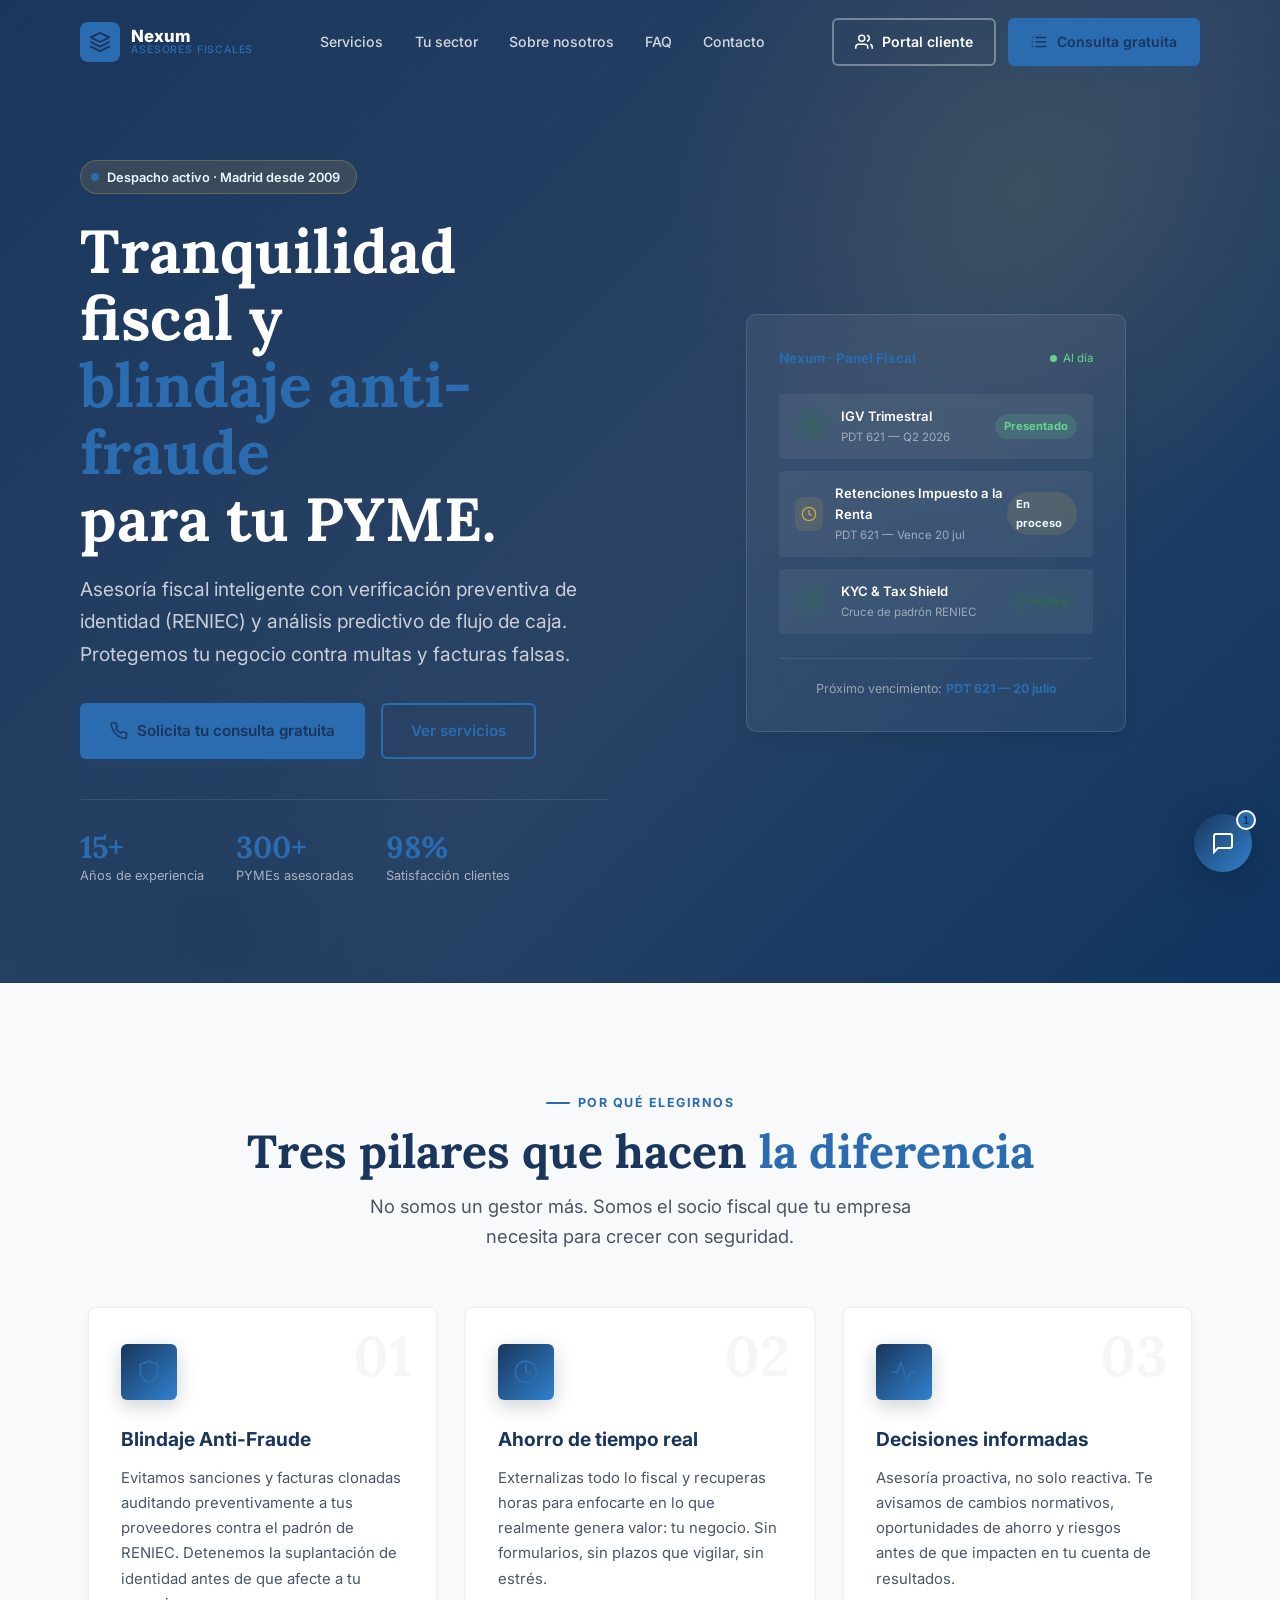
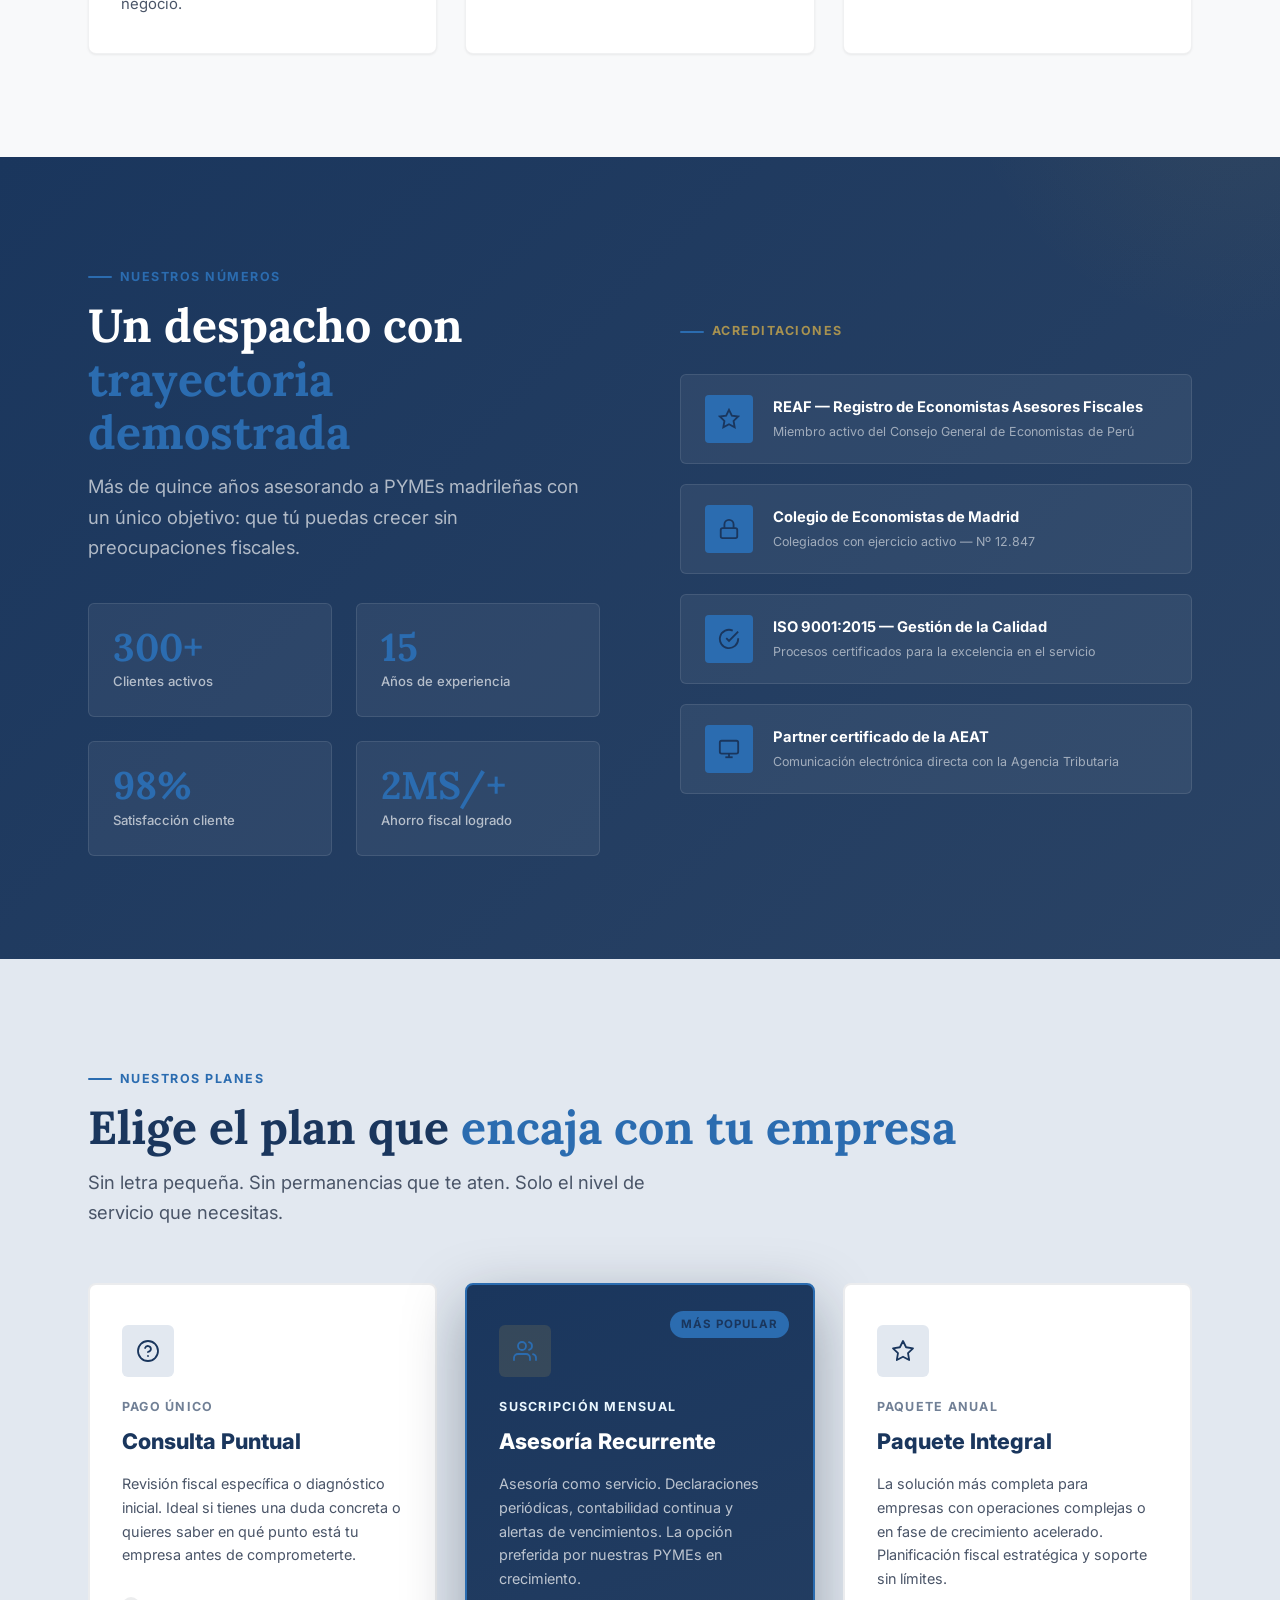
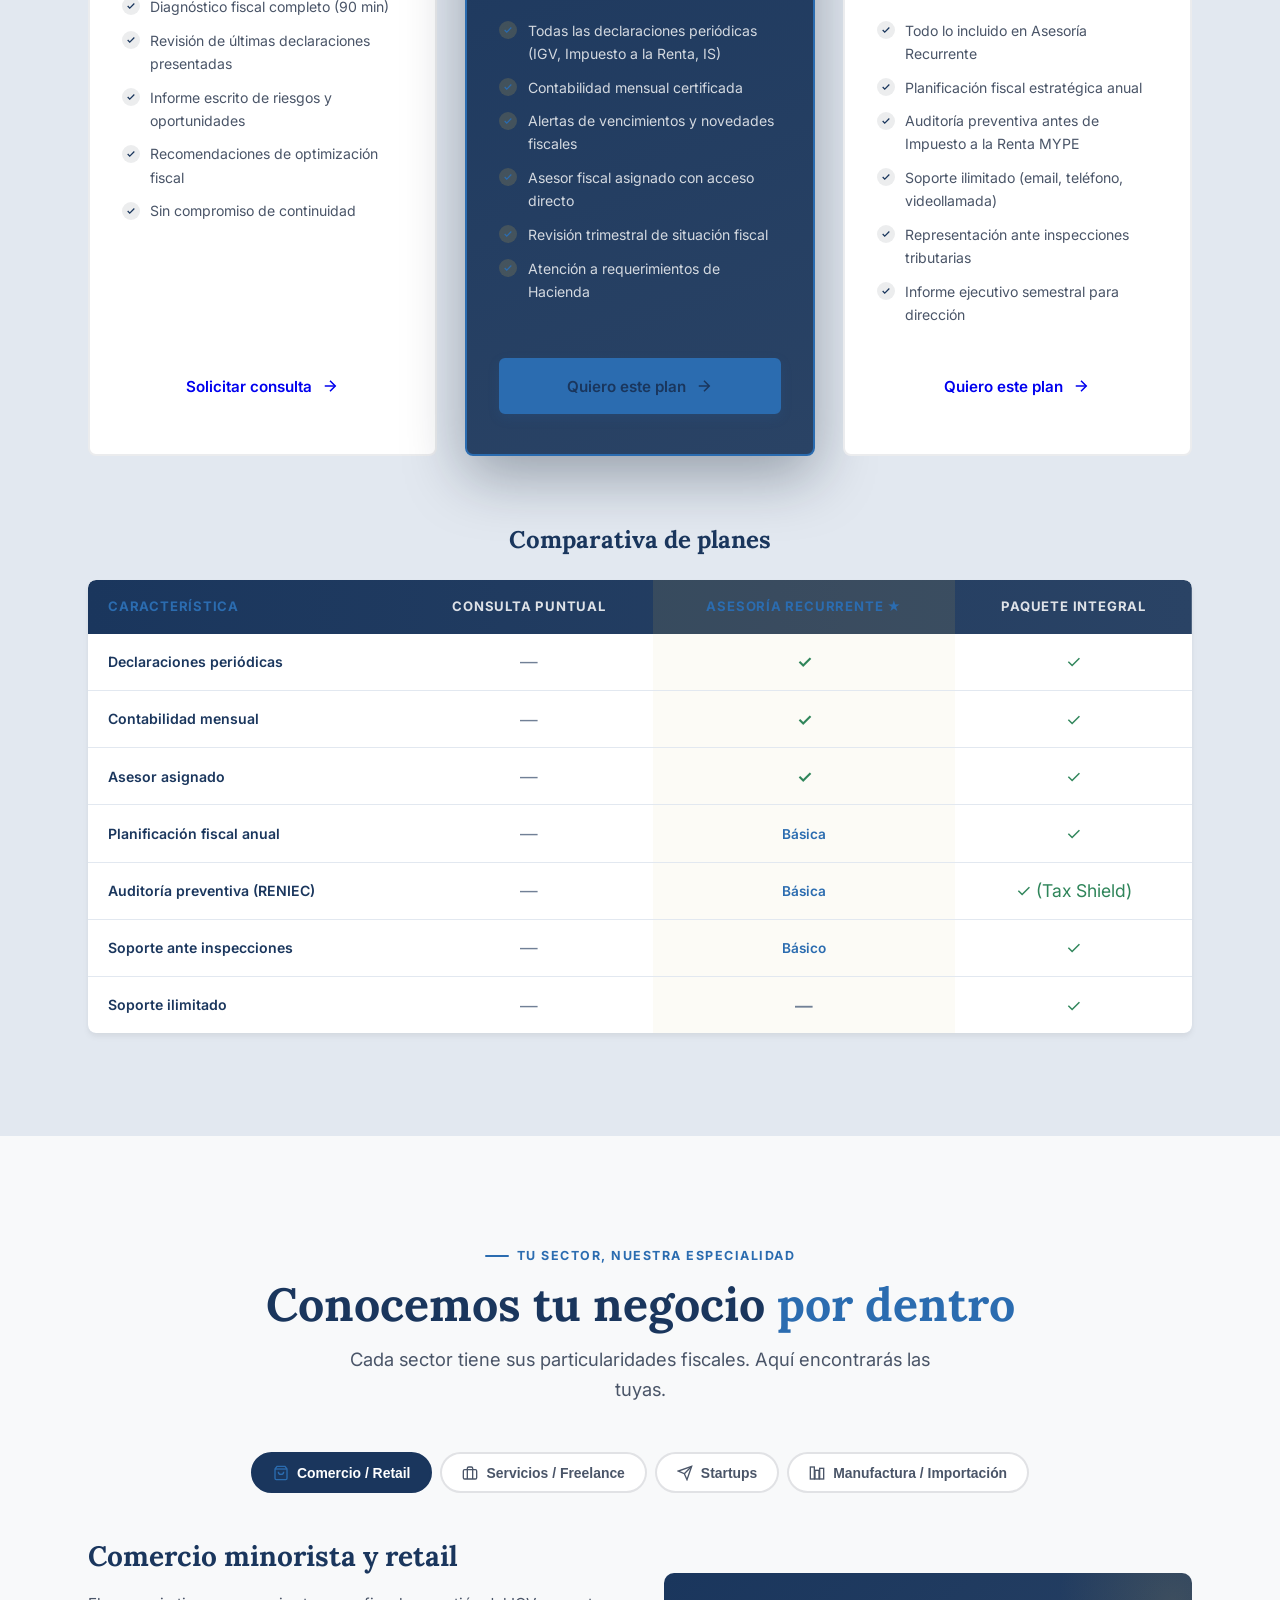
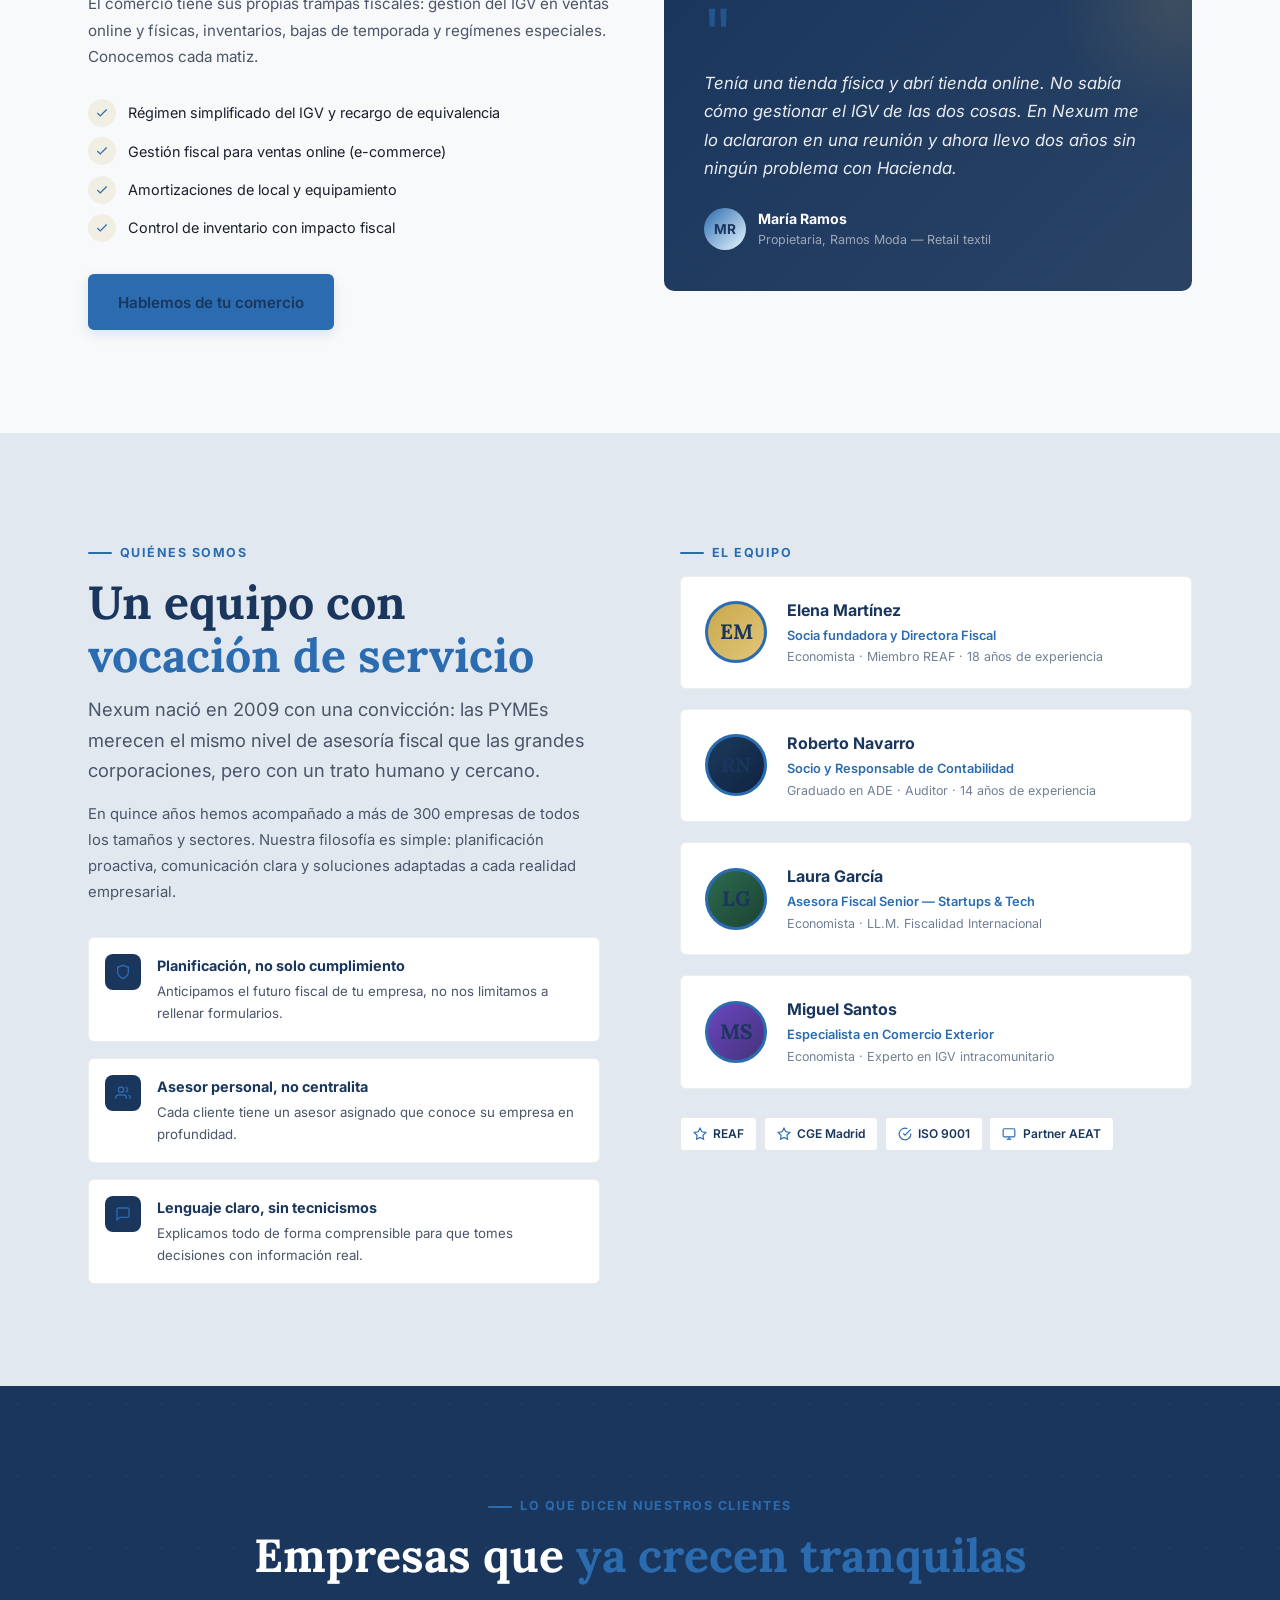
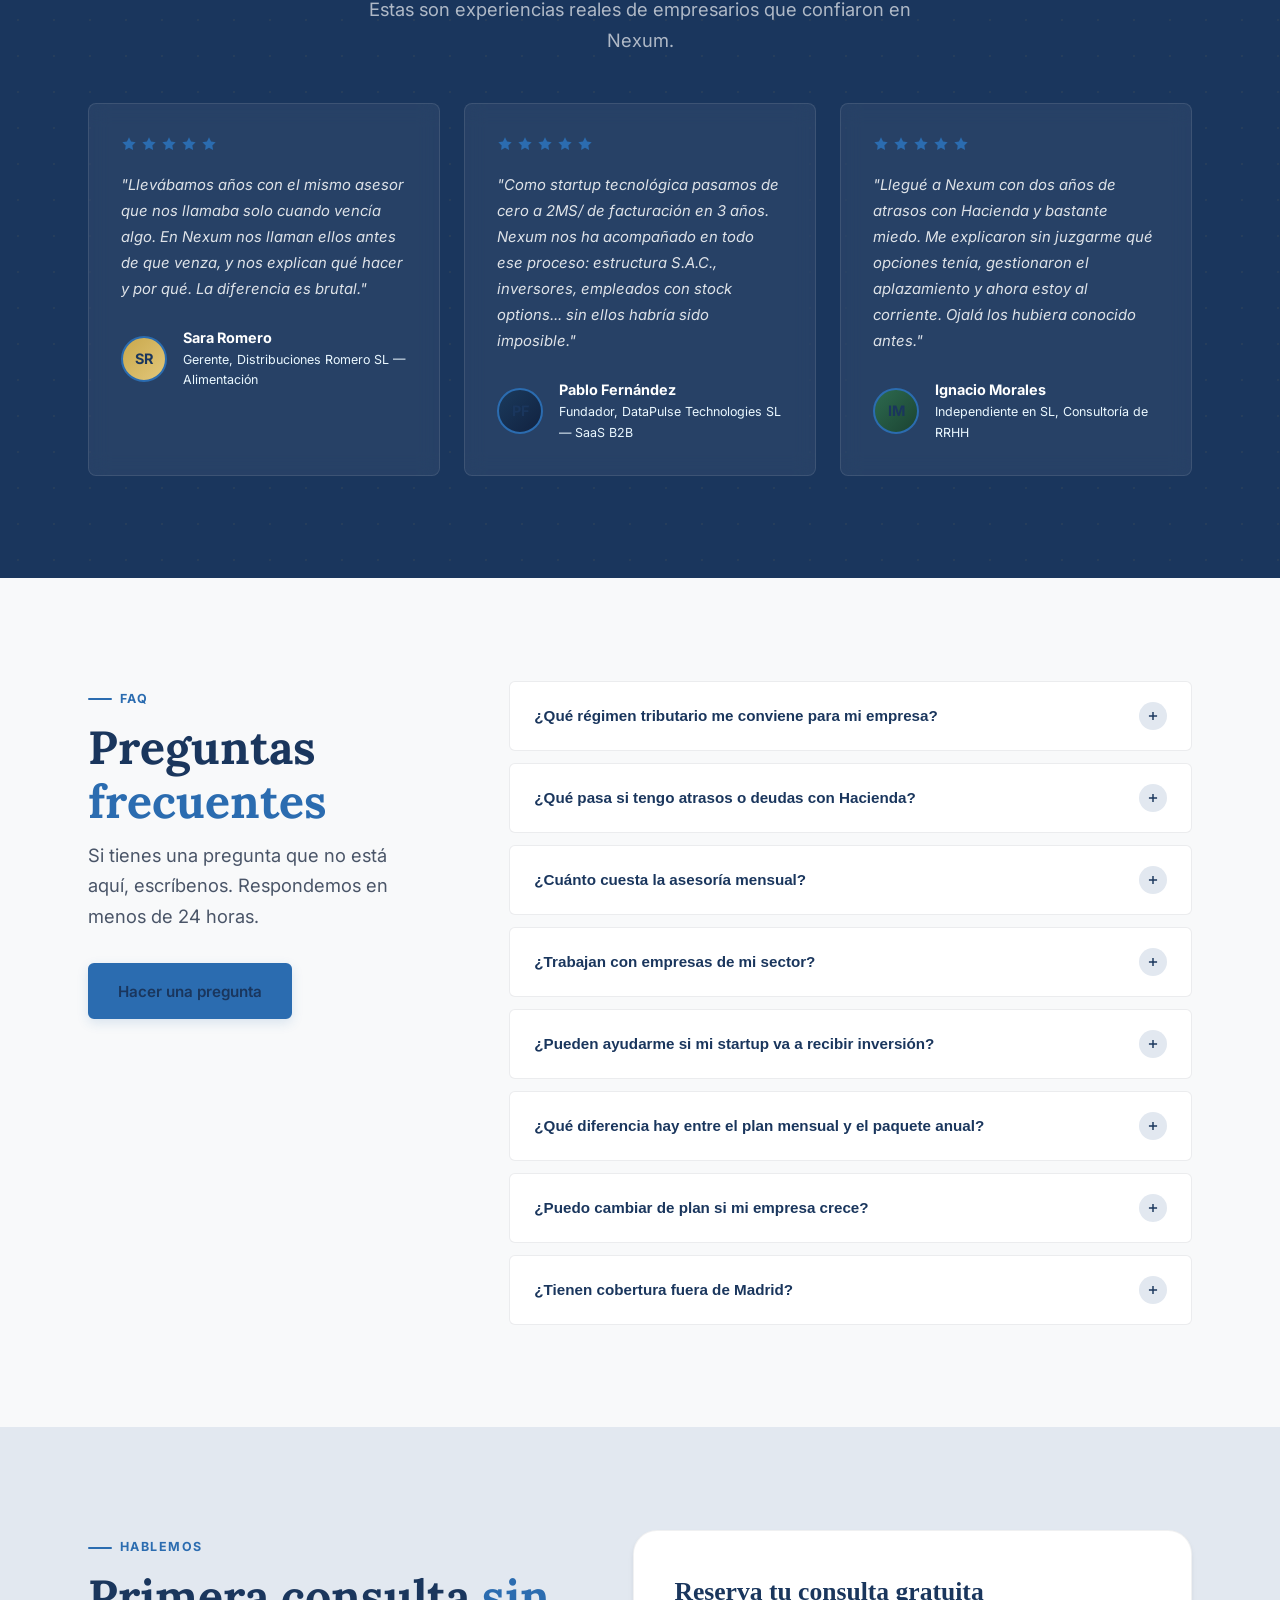
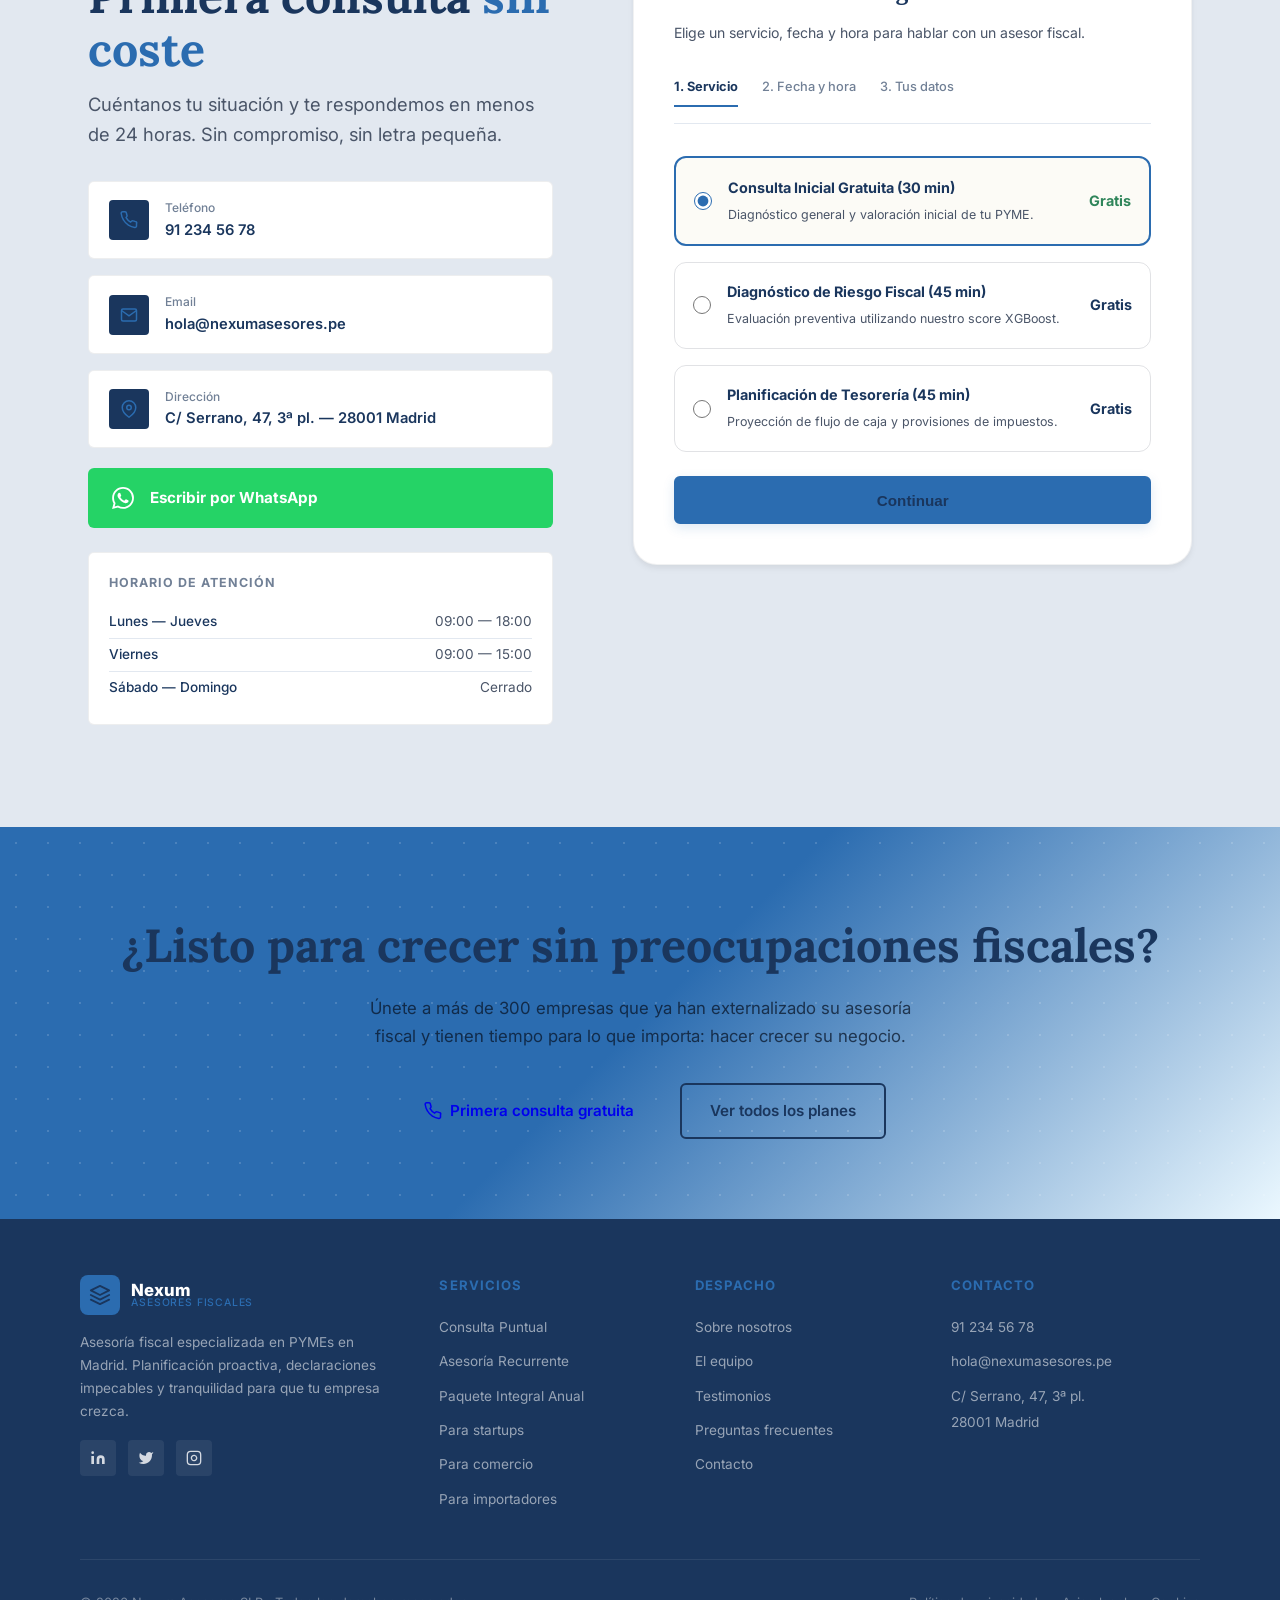
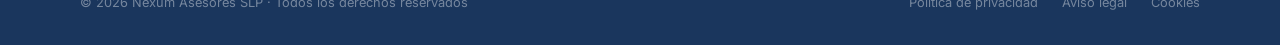
==== commit cc10cd9d: "'localize_entire_project_to_peru_soles_pdt_sunat'" ====
--- a/nexum-asesores/index.html
+++ b/nexum-asesores/index.html
@@ -9,14 +9,14 @@
   <meta name="description" content="Despacho de asesoría fiscal especializado en PYMEs. Reducimos tu riesgo fiscal y de fraude mediante auditoría de identidad preventiva con RENIEC y Machine Learning." />
   <meta name="keywords" content="asesoría fiscal pymes, blindaje anti-fraude fiscal, auditoria preventiva reniec, kyc fiscal empresas, score riesgo fiscal, planificacion fiscal" />
   <meta name="robots" content="index, follow" />
-  <link rel="canonical" href="https://www.nexumasesores.es/" />
+  <link rel="canonical" href="https://www.nexumasesores.pe/" />
 
   <!-- Open Graph -->
   <meta property="og:type" content="website" />
-  <meta property="og:url" content="https://www.nexumasesores.es/" />
+  <meta property="og:url" content="https://www.nexumasesores.pe/" />
   <meta property="og:title" content="Nexum Asesores — Tranquilidad fiscal para que tu pyme crezca sin sobresaltos" />
   <meta property="og:description" content="Asesoría fiscal integral para PYMEs en Madrid. Declaraciones, planificación fiscal, auditoría preventiva y soporte continuo." />
-  <meta property="og:image" content="https://www.nexumasesores.es/og-image.jpg" />
+  <meta property="og:image" content="https://www.nexumasesores.pe/og-image.jpg" />
 
   <!-- Styles -->
   <link rel="stylesheet" href="styles.css" />
@@ -28,9 +28,9 @@
     "@type": "LocalBusiness",
     "name": "Nexum Asesores",
     "description": "Despacho de asesoría fiscal especializado en PYMEs en Madrid.",
-    "url": "https://www.nexumasesores.es",
+    "url": "https://www.nexumasesores.pe",
     "telephone": "+34 91 234 56 78",
-    "email": "hola@nexumasesores.es",
+    "email": "hola@nexumasesores.pe",
     "address": {
       "@type": "PostalAddress",
       "streetAddress": "Calle Serrano, 47, Planta 3",
@@ -51,7 +51,7 @@
         "closes": "18:00"
       }
     ],
-    "priceRange": "€€",
+    "priceRange": "S/S/",
     "areaServed": "Madrid",
     "hasOfferCatalog": {
       "@type": "OfferCatalog",
@@ -84,7 +84,7 @@
       {
         "@type": "Question",
         "name": "¿Cuánto cuesta la asesoría mensual?",
-        "acceptedAnswer": { "@type": "Answer", "text": "Nuestros planes recurrentes parten desde 149 €/mes para autónomos con estructura societaria, y desde 249 €/mes para PYMEs. El precio exacto depende del volumen de operaciones y servicios requeridos. Primera consulta gratuita para valorar tu caso." }
+        "acceptedAnswer": { "@type": "Answer", "text": "Nuestros planes recurrentes parten desde 149 S//mes para independientes con estructura S.A.C., y desde 249 S//mes para PYMEs. El precio exacto depende del volumen de operaciones y servicios requeridos. Primera consulta gratuita para valorar tu caso." }
       },
       {
         "@type": "Question",
@@ -99,7 +99,7 @@
       {
         "@type": "Question",
         "name": "¿Qué diferencia hay entre el paquete mensual y el anual?",
-        "acceptedAnswer": { "@type": "Answer", "text": "La asesoría mensual cubre declaraciones periódicas, contabilidad y alertas de vencimientos. El paquete anual añade planificación fiscal proactiva, auditoría preventiva y soporte ilimitado. Para empresas con más de 500.000 € de facturación, el paquete anual suele amortizarse en el primer trimestre." }
+        "acceptedAnswer": { "@type": "Answer", "text": "La asesoría mensual cubre declaraciones periódicas, contabilidad y alertas de vencimientos. El paquete anual añade planificación fiscal proactiva, auditoría preventiva y soporte ilimitado. Para empresas con más de 500.000 S/ de facturación, el paquete anual suele amortizarse en el primer trimestre." }
       },
       {
         "@type": "Question",
@@ -255,8 +255,8 @@
                     <svg viewBox="0 0 24 24" fill="none" stroke="#2D6A4F" stroke-width="2"><path d="M9 11l3 3L22 4"/><path d="M21 12v7a2 2 0 0 1-2 2H5a2 2 0 0 1-2-2V5a2 2 0 0 1 2-2h11"/></svg>
                   </div>
                   <div>
-                    <div class="hero-item-name">IVA Trimestral</div>
-                    <div class="hero-item-desc">Modelo 303 — Q2 2026</div>
+                    <div class="hero-item-name">IGV Trimestral</div>
+                    <div class="hero-item-desc">PDT 621 — Q2 2026</div>
                   </div>
                 </div>
                 <span class="hero-item-badge badge-ok">Presentado</span>
@@ -267,8 +267,8 @@
                     <svg viewBox="0 0 24 24" fill="none" stroke="#C9A84C" stroke-width="2"><circle cx="12" cy="12" r="10"/><polyline points="12 6 12 12 16 14"/></svg>
                   </div>
                   <div>
-                    <div class="hero-item-name">Retenciones IRPF</div>
-                    <div class="hero-item-desc">Modelo 111 — Vence 20 jul</div>
+                    <div class="hero-item-name">Retenciones Impuesto a la Renta</div>
+                    <div class="hero-item-desc">PDT 621 — Vence 20 jul</div>
                   </div>
                 </div>
                 <span class="hero-item-badge badge-alert">En proceso</span>
@@ -287,7 +287,7 @@
               </div>
             </div>
             <div class="hero-card-footer">
-              <p>Próximo vencimiento: <strong>Modelo 111 — 20 julio</strong></p>
+              <p>Próximo vencimiento: <strong>PDT 621 — 20 julio</strong></p>
             </div>
           </div>
         </div>
@@ -373,7 +373,7 @@
               <div class="stat-label">Satisfacción cliente</div>
             </div>
             <div class="stat-item reveal reveal-delay-4" role="listitem">
-              <div class="stat-num" aria-label="Más de 2 millones de euros ahorrados">2M€+</div>
+              <div class="stat-num" aria-label="Más de 2 millones de euros ahorrados">2MS/+</div>
               <div class="stat-label">Ahorro fiscal logrado</div>
             </div>
           </div>
@@ -388,7 +388,7 @@
               </div>
               <div>
                 <div class="sello-name">REAF — Registro de Economistas Asesores Fiscales</div>
-                <div class="sello-desc">Miembro activo del Consejo General de Economistas de España</div>
+                <div class="sello-desc">Miembro activo del Consejo General de Economistas de Perú</div>
               </div>
             </div>
             <div class="sello-item" role="listitem">
@@ -492,7 +492,7 @@
           <ul class="plan-features" aria-label="Características del plan Asesoría Recurrente">
             <li>
               <span class="feature-check" aria-hidden="true"><svg viewBox="0 0 24 24" fill="none" stroke="currentColor" stroke-width="3"><polyline points="20 6 9 17 4 12"/></svg></span>
-              Todas las declaraciones periódicas (IVA, IRPF, IS)
+              Todas las declaraciones periódicas (IGV, Impuesto a la Renta, IS)
             </li>
             <li>
               <span class="feature-check" aria-hidden="true"><svg viewBox="0 0 24 24" fill="none" stroke="currentColor" stroke-width="3"><polyline points="20 6 9 17 4 12"/></svg></span>
@@ -542,7 +542,7 @@
             </li>
             <li>
               <span class="feature-check" aria-hidden="true"><svg viewBox="0 0 24 24" fill="none" stroke="currentColor" stroke-width="3"><polyline points="20 6 9 17 4 12"/></svg></span>
-              Auditoría preventiva antes de Impuesto Sociedades
+              Auditoría preventiva antes de Impuesto a la Renta MYPE
             </li>
             <li>
               <span class="feature-check" aria-hidden="true"><svg viewBox="0 0 24 24" fill="none" stroke="currentColor" stroke-width="3"><polyline points="20 6 9 17 4 12"/></svg></span>
@@ -663,9 +663,9 @@
       <div id="tab-retail" class="tab-content active" role="tabpanel" aria-labelledby="btn-retail">
         <div class="tab-info">
           <h3 class="tab-title">Comercio minorista y retail</h3>
-          <p class="tab-desc">El comercio tiene sus propias trampas fiscales: gestión del IVA en ventas online y físicas, inventarios, bajas de temporada y regímenes especiales. Conocemos cada matiz.</p>
+          <p class="tab-desc">El comercio tiene sus propias trampas fiscales: gestión del IGV en ventas online y físicas, inventarios, bajas de temporada y regímenes especiales. Conocemos cada matiz.</p>
           <ul class="tab-needs" aria-label="Necesidades fiscales del sector retail">
-            <li class="tab-need-item"><span class="tab-need-icon" aria-hidden="true"><svg viewBox="0 0 24 24" fill="none" stroke="currentColor" stroke-width="2"><polyline points="20 6 9 17 4 12"/></svg></span>Régimen simplificado del IVA y recargo de equivalencia</li>
+            <li class="tab-need-item"><span class="tab-need-icon" aria-hidden="true"><svg viewBox="0 0 24 24" fill="none" stroke="currentColor" stroke-width="2"><polyline points="20 6 9 17 4 12"/></svg></span>Régimen simplificado del IGV y recargo de equivalencia</li>
             <li class="tab-need-item"><span class="tab-need-icon" aria-hidden="true"><svg viewBox="0 0 24 24" fill="none" stroke="currentColor" stroke-width="2"><polyline points="20 6 9 17 4 12"/></svg></span>Gestión fiscal para ventas online (e-commerce)</li>
             <li class="tab-need-item"><span class="tab-need-icon" aria-hidden="true"><svg viewBox="0 0 24 24" fill="none" stroke="currentColor" stroke-width="2"><polyline points="20 6 9 17 4 12"/></svg></span>Amortizaciones de local y equipamiento</li>
             <li class="tab-need-item"><span class="tab-need-icon" aria-hidden="true"><svg viewBox="0 0 24 24" fill="none" stroke="currentColor" stroke-width="2"><polyline points="20 6 9 17 4 12"/></svg></span>Control de inventario con impacto fiscal</li>
@@ -675,7 +675,7 @@
         <div class="tab-visual" aria-hidden="true">
           <div class="tab-quote">
             <div class="quote-mark">"</div>
-            <p class="quote-text">Tenía una tienda física y abrí tienda online. No sabía cómo gestionar el IVA de las dos cosas. En Nexum me lo aclararon en una reunión y ahora llevo dos años sin ningún problema con Hacienda.</p>
+            <p class="quote-text">Tenía una tienda física y abrí tienda online. No sabía cómo gestionar el IGV de las dos cosas. En Nexum me lo aclararon en una reunión y ahora llevo dos años sin ningún problema con Hacienda.</p>
             <div class="quote-author">
               <div class="quote-avatar">MR</div>
               <div>
@@ -689,7 +689,7 @@
 
       <div id="tab-profesionales" class="tab-content" role="tabpanel" aria-labelledby="btn-profesionales">
         <div class="tab-info">
-          <h3 class="tab-title">Servicios profesionales y freelancers con SL</h3>
+          <h3 class="tab-title">Servicios profesionales y freelancers con S.A.C.</h3>
           <p class="tab-desc">Si tienes una sociedad limitada para tu actividad profesional, la fiscalidad de dividendos, retribución de socios y gastos deducibles tiene mucha miga. Lo manejamos sin que pierdas un euro deducible.</p>
           <ul class="tab-needs" aria-label="Necesidades fiscales del sector servicios profesionales">
             <li class="tab-need-item"><span class="tab-need-icon" aria-hidden="true"><svg viewBox="0 0 24 24" fill="none" stroke="currentColor" stroke-width="2"><polyline points="20 6 9 17 4 12"/></svg></span>Retribución óptima socio-administrador</li>
@@ -702,7 +702,7 @@
         <div class="tab-visual" aria-hidden="true">
           <div class="tab-quote">
             <div class="quote-mark">"</div>
-            <p class="quote-text">Como arquitecto con SL, no tenía claro cuánto pagarme como sueldo y cuánto como dividendo. Con Nexum optimizamos la retribución y ahorro más de 8.000 € al año en cotizaciones innecesarias.</p>
+            <p class="quote-text">Como arquitecto con S.A.C., no tenía claro cuánto pagarme como sueldo y cuánto como dividendo. Con Nexum optimizamos la retribución y ahorro más de 8.000 S/ al año en cotizaciones innecesarias.</p>
             <div class="quote-author">
               <div class="quote-avatar">JL</div>
               <div>
@@ -729,7 +729,7 @@
         <div class="tab-visual" aria-hidden="true">
           <div class="tab-quote">
             <div class="quote-mark">"</div>
-            <p class="quote-text">Antes de cerrar nuestra Serie A llamamos a Nexum para revisar la estructura. Detectaron que podíamos deducir más de 40.000 € en I+D que no habíamos aprovechado. Fue un cambio total para nosotros.</p>
+            <p class="quote-text">Antes de cerrar nuestra Serie A llamamos a Nexum para revisar la estructura. Detectaron que podíamos deducir más de 40.000 S/ en I+D que no habíamos aprovechado. Fue un cambio total para nosotros.</p>
             <div class="quote-author">
               <div class="quote-avatar">AP</div>
               <div>
@@ -744,9 +744,9 @@
       <div id="tab-manufactura" class="tab-content" role="tabpanel" aria-labelledby="btn-manufactura">
         <div class="tab-info">
           <h3 class="tab-title">Manufactura e importación</h3>
-          <p class="tab-desc">El IVA de importación, aranceles, aduanas y la deducibilidad de costes en producción son un terreno minado. Nuestros especialistas conocen el régimen de importación a la perfección.</p>
+          <p class="tab-desc">El IGV de importación, aranceles, aduanas y la deducibilidad de costes en producción son un terreno minado. Nuestros especialistas conocen el régimen de importación a la perfección.</p>
           <ul class="tab-needs" aria-label="Necesidades fiscales del sector manufactura">
-            <li class="tab-need-item"><span class="tab-need-icon" aria-hidden="true"><svg viewBox="0 0 24 24" fill="none" stroke="currentColor" stroke-width="2"><polyline points="20 6 9 17 4 12"/></svg></span>IVA de importación y gestión aduanera</li>
+            <li class="tab-need-item"><span class="tab-need-icon" aria-hidden="true"><svg viewBox="0 0 24 24" fill="none" stroke="currentColor" stroke-width="2"><polyline points="20 6 9 17 4 12"/></svg></span>IGV de importación y gestión aduanera</li>
             <li class="tab-need-item"><span class="tab-need-icon" aria-hidden="true"><svg viewBox="0 0 24 24" fill="none" stroke="currentColor" stroke-width="2"><polyline points="20 6 9 17 4 12"/></svg></span>Amortización de maquinaria e instalaciones</li>
             <li class="tab-need-item"><span class="tab-need-icon" aria-hidden="true"><svg viewBox="0 0 24 24" fill="none" stroke="currentColor" stroke-width="2"><polyline points="20 6 9 17 4 12"/></svg></span>Deducibilidad de costes de producción</li>
             <li class="tab-need-item"><span class="tab-need-icon" aria-hidden="true"><svg viewBox="0 0 24 24" fill="none" stroke="currentColor" stroke-width="2"><polyline points="20 6 9 17 4 12"/></svg></span>Operaciones intracomunitarias y exportaciones</li>
@@ -756,7 +756,7 @@
         <div class="tab-visual" aria-hidden="true">
           <div class="tab-quote">
             <div class="quote-mark">"</div>
-            <p class="quote-text">Importamos componentes de Asia y antes teníamos siempre problemas con el IVA de importación. Desde que Nexum gestiona nuestras operaciones aduaneras, no hemos tenido ni un solo problema en dos años.</p>
+            <p class="quote-text">Importamos componentes de Asia y antes teníamos siempre problemas con el IGV de importación. Desde que Nexum gestiona nuestras operaciones aduaneras, no hemos tenido ni un solo problema en dos años.</p>
             <div class="quote-author">
               <div class="quote-avatar">CM</div>
               <div>
@@ -844,7 +844,7 @@
               <div>
                 <div class="equipo-name">Miguel Santos</div>
                 <div class="equipo-role">Especialista en Comercio Exterior</div>
-                <div class="equipo-creds">Economista · Experto en IVA intracomunitario</div>
+                <div class="equipo-creds">Economista · Experto en IGV intracomunitario</div>
               </div>
             </article>
           </div>
@@ -899,7 +899,7 @@
             <svg viewBox="0 0 24 24" aria-hidden="true"><path d="M12 2l3.09 6.26L22 9.27l-5 4.87 1.18 6.88L12 17.77l-5.82 3.25L7 14.14 2 9.27l6.91-1.01L12 2z"/></svg>
             <svg viewBox="0 0 24 24" aria-hidden="true"><path d="M12 2l3.09 6.26L22 9.27l-5 4.87 1.18 6.88L12 17.77l-5.82 3.25L7 14.14 2 9.27l6.91-1.01L12 2z"/></svg>
           </div>
-          <p class="testimonio-text">"Como startup tecnológica pasamos de cero a 2M€ de facturación en 3 años. Nexum nos ha acompañado en todo ese proceso: estructura societaria, inversores, empleados con stock options... sin ellos habría sido imposible."</p>
+          <p class="testimonio-text">"Como startup tecnológica pasamos de cero a 2MS/ de facturación en 3 años. Nexum nos ha acompañado en todo ese proceso: estructura S.A.C., inversores, empleados con stock options... sin ellos habría sido imposible."</p>
           <div class="testimonio-autor">
             <div class="t-avatar" style="background:linear-gradient(135deg,#1B3A5C,#112240)" aria-hidden="true">PF</div>
             <div>
@@ -922,7 +922,7 @@
             <div class="t-avatar" style="background:linear-gradient(135deg,#2D6A4F,#1B4332)" aria-hidden="true">IM</div>
             <div>
               <div class="t-name">Ignacio Morales</div>
-              <div class="t-empresa">Autónomo en SL, Consultoría de RRHH</div>
+              <div class="t-empresa">Independiente en SL, Consultoría de RRHH</div>
             </div>
           </div>
         </article>
@@ -980,7 +980,7 @@
               </span>
             </button>
             <div class="faq-answer" id="faq-a3" role="region" aria-labelledby="faq-q3">
-              <p>Nuestros planes recurrentes parten desde 149 €/mes para autónomos con estructura societaria simple, y desde 249 €/mes para PYMEs con contabilidad más compleja. El precio exacto depende del volumen de operaciones y los servicios requeridos. La primera consulta es gratuita y sin compromiso.</p>
+              <p>Nuestros planes recurrentes parten desde 149 S//mes para independientes con estructura S.A.C. S.A.C., y desde 249 S//mes para PYMEs con contabilidad más compleja. El precio exacto depende del volumen de operaciones y los servicios requeridos. La primera consulta es gratuita y sin compromiso.</p>
             </div>
           </div>
 
@@ -1019,7 +1019,7 @@
               </span>
             </button>
             <div class="faq-answer" id="faq-a6" role="region" aria-labelledby="faq-q6">
-              <p>La asesoría mensual cubre declaraciones periódicas, contabilidad y alertas de vencimientos. El paquete anual añade planificación fiscal proactiva, auditoría preventiva y soporte ilimitado. Para empresas con más de 500.000 € de facturación, el paquete anual suele amortizarse en el primer trimestre gracias al ahorro generado.</p>
+              <p>La asesoría mensual cubre declaraciones periódicas, contabilidad y alertas de vencimientos. El paquete anual añade planificación fiscal proactiva, auditoría preventiva y soporte ilimitado. Para empresas con más de 500.000 S/ de facturación, el paquete anual suele amortizarse en el primer trimestre gracias al ahorro generado.</p>
             </div>
           </div>
 
@@ -1045,7 +1045,7 @@
               </span>
             </button>
             <div class="faq-answer" id="faq-a8" role="region" aria-labelledby="faq-q8">
-              <p>Trabajamos principalmente con empresas en Madrid y área metropolitana, aunque el 40% de nuestros clientes ya optan por atención 100% digital. Si tu empresa está en otra comunidad, contáctanos y estudiamos tu caso sin compromiso. La fiscalidad española es la misma en todo el territorio.</p>
+              <p>Trabajamos principalmente con empresas en Madrid y área metropolitana, aunque el 40% de nuestros clientes ya optan por atención 100% digital. Si tu empresa está en otra comunidad, contáctanos y estudiamos tu caso sin compromiso. La fiscalidad peruana es la misma en todo el territorio.</p>
             </div>
           </div>
         </div>
@@ -1078,13 +1078,13 @@
                 <div class="ci-value">91 234 56 78</div>
               </div>
             </a>
-            <a href="mailto:hola@nexumasesores.es" class="contact-item" aria-label="Enviar email a hola@nexumasesores.es">
+            <a href="mailto:hola@nexumasesores.pe" class="contact-item" aria-label="Enviar email a hola@nexumasesores.pe">
               <div class="ci-icon" aria-hidden="true">
                 <svg viewBox="0 0 24 24" fill="none" stroke="currentColor" stroke-width="2"><path d="M4 4h16c1.1 0 2 .9 2 2v12c0 1.1-.9 2-2 2H4c-1.1 0-2-.9-2-2V6c0-1.1.9-2 2-2z"/><polyline points="22,6 12,13 2,6"/></svg>
               </div>
               <div>
                 <div class="ci-label">Email</div>
-                <div class="ci-value">hola@nexumasesores.es</div>
+                <div class="ci-value">hola@nexumasesores.pe</div>
               </div>
             </a>
             <a href="https://maps.google.com/?q=Calle+Serrano+47+Madrid" class="contact-item" target="_blank" rel="noopener noreferrer" aria-label="Ver ubicación en Google Maps">
@@ -1098,7 +1098,7 @@
             </a>
           </div>
 
-          <a href="https://wa.me/34612345678?text=Hola,%20me%20gustar%C3%ADa%20solicitar%20una%20consulta%20gratuita" 
+          <a href="https://wa.me/51987654321?text=Hola,%20me%20gustar%C3%ADa%20solicitar%20una%20consulta%20gratuita" 
              class="whatsapp-cta" target="_blank" rel="noopener noreferrer" aria-label="Contactar por WhatsApp">
             <svg viewBox="0 0 24 24" fill="currentColor" aria-hidden="true">
               <path d="M17.472 14.382c-.297-.149-1.758-.867-2.03-.967-.273-.099-.471-.148-.67.15-.197.297-.767.966-.94 1.164-.173.199-.347.223-.644.075-.297-.15-1.255-.463-2.39-1.475-.883-.788-1.48-1.761-1.653-2.059-.173-.297-.018-.458.13-.606.134-.133.298-.347.446-.52.149-.174.198-.298.298-.497.099-.198.05-.371-.025-.52-.075-.149-.669-1.612-.916-2.207-.242-.579-.487-.5-.669-.51-.173-.008-.371-.01-.57-.01-.198 0-.52.074-.792.372-.272.297-1.04 1.016-1.04 2.479 0 1.462 1.065 2.875 1.213 3.074.149.198 2.096 3.2 5.077 4.487.709.306 1.262.489 1.694.625.712.227 1.36.195 1.871.118.571-.085 1.758-.719 2.006-1.413.248-.694.248-1.289.173-1.413-.074-.124-.272-.198-.57-.347m-5.421 7.403h-.004a9.87 9.87 0 0 1-5.031-1.378l-.361-.214-3.741.982.998-3.648-.235-.374a9.86 9.86 0 0 1-1.51-5.26c.001-5.45 4.436-9.884 9.888-9.884 2.64 0 5.122 1.03 6.988 2.898a9.825 9.825 0 0 1 2.893 6.994c-.003 5.45-4.437 9.884-9.885 9.884m8.413-18.297A11.815 11.815 0 0 0 12.05 0C5.495 0 .16 5.335.157 11.892c0 2.096.547 4.142 1.588 5.945L.057 24l6.305-1.654a11.882 11.882 0 0 0 5.683 1.448h.005c6.554 0 11.89-5.335 11.893-11.893a11.821 11.821 0 0 0-3.48-8.413z"/>
@@ -1356,7 +1356,7 @@
         <h4>Contacto</h4>
         <ul class="footer-links">
           <li><a href="tel:+34912345678">91 234 56 78</a></li>
-          <li><a href="mailto:hola@nexumasesores.es">hola@nexumasesores.es</a></li>
+          <li><a href="mailto:hola@nexumasesores.pe">hola@nexumasesores.pe</a></li>
           <li><a href="https://maps.google.com/?q=Calle+Serrano+47+Madrid" target="_blank" rel="noopener">C/ Serrano, 47, 3ª pl.<br>28001 Madrid</a></li>
         </ul>
       </div>
